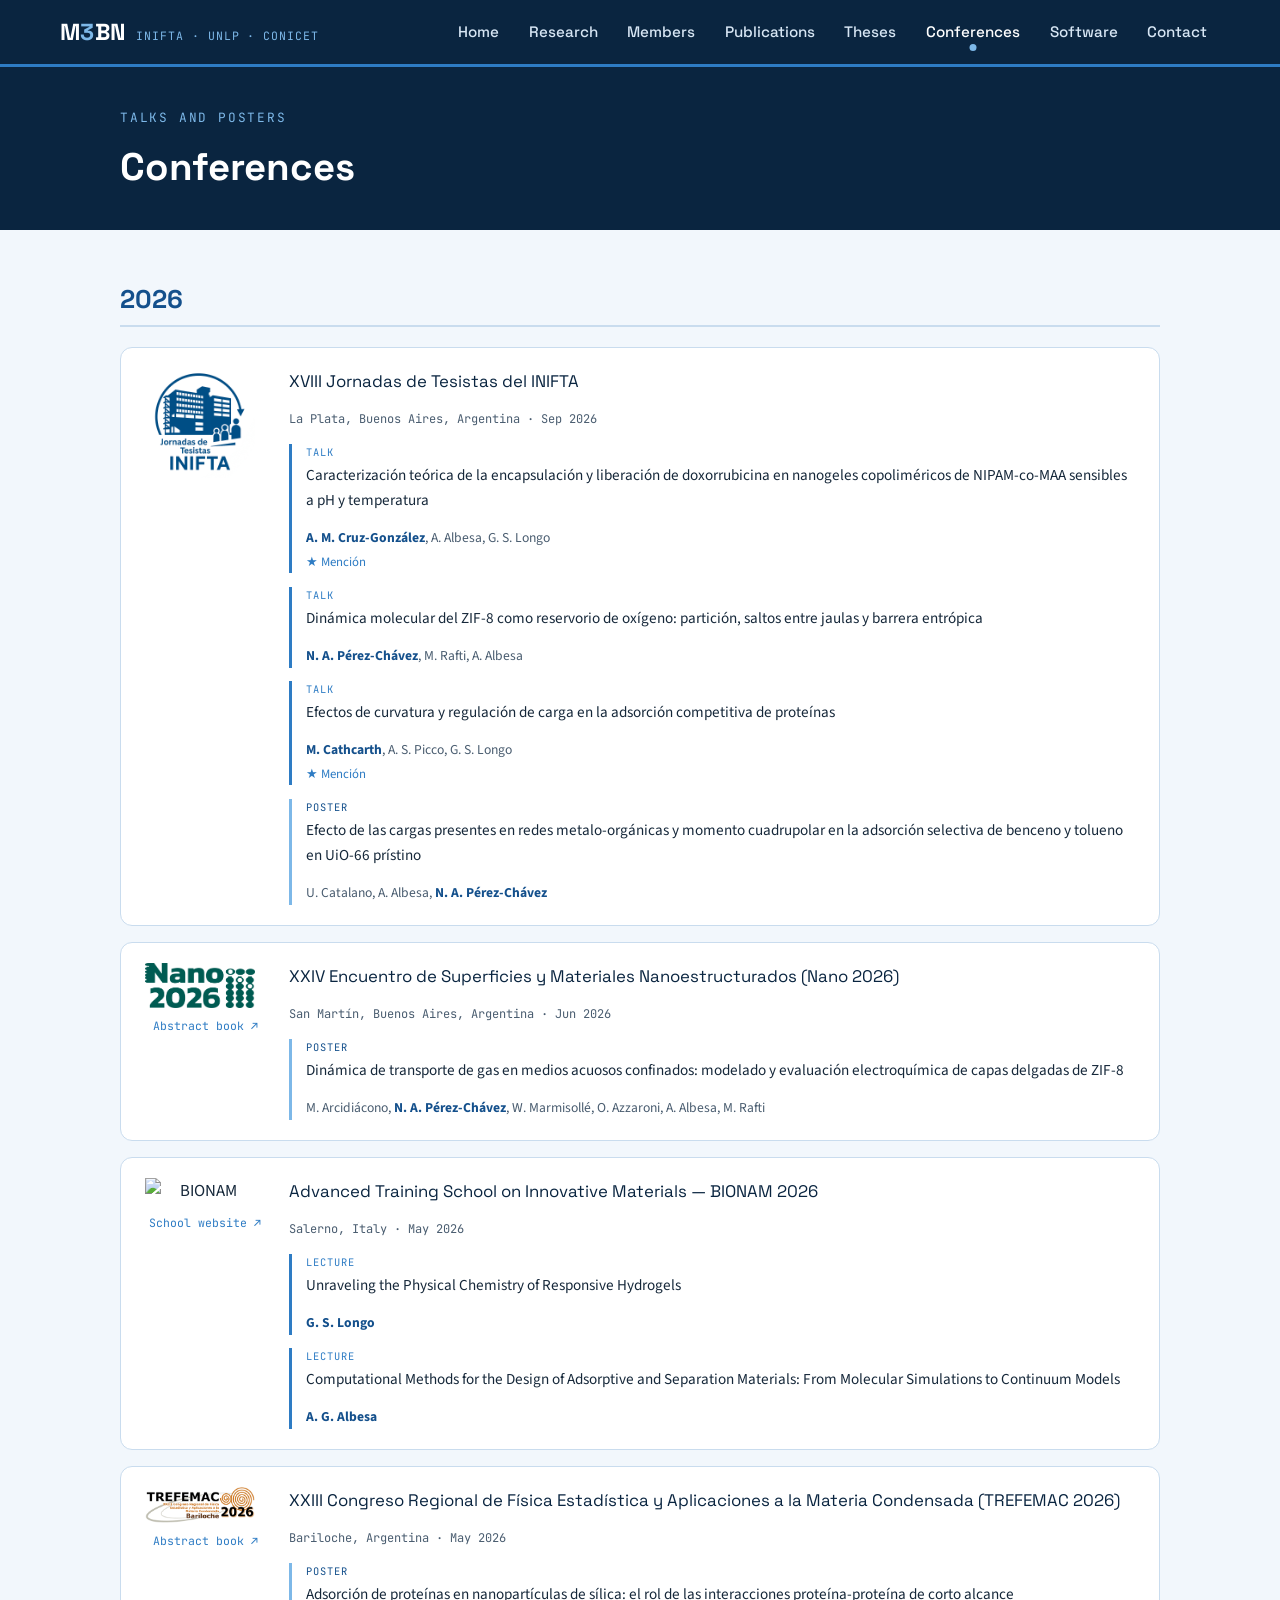
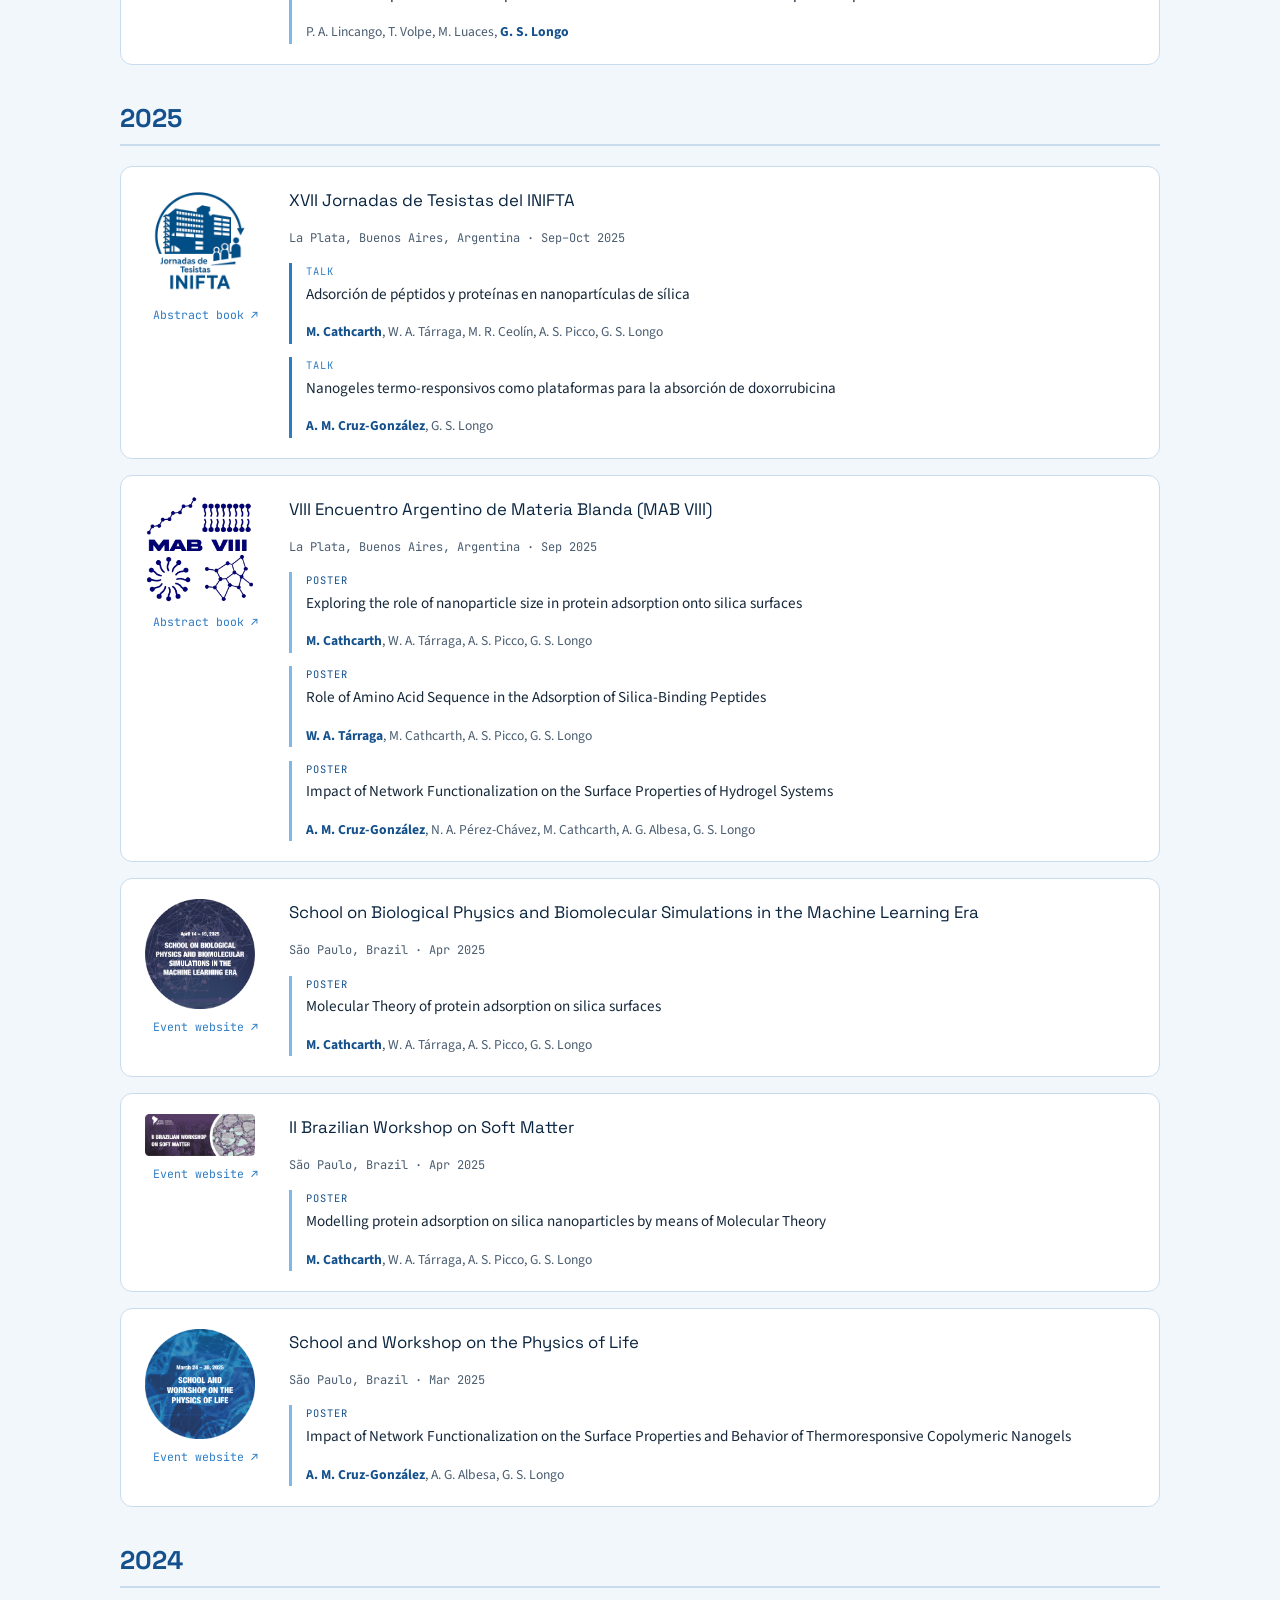
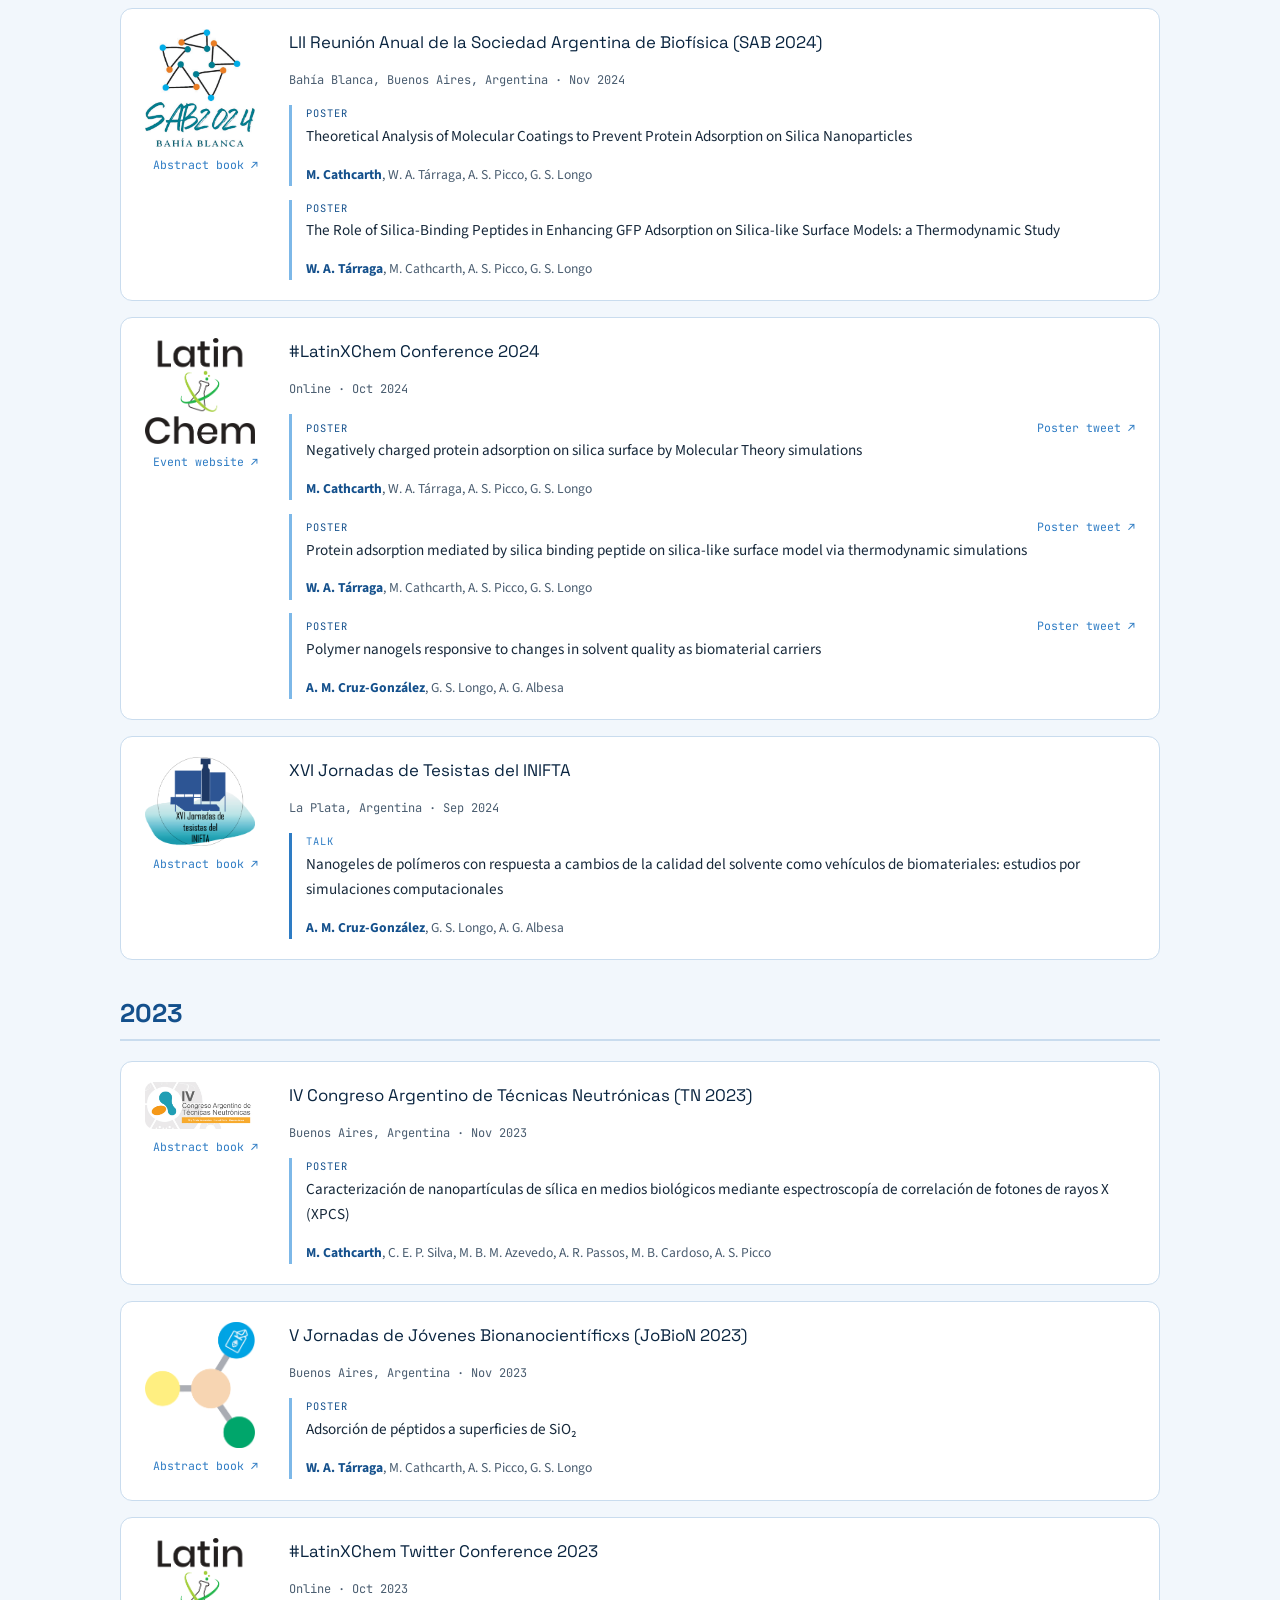
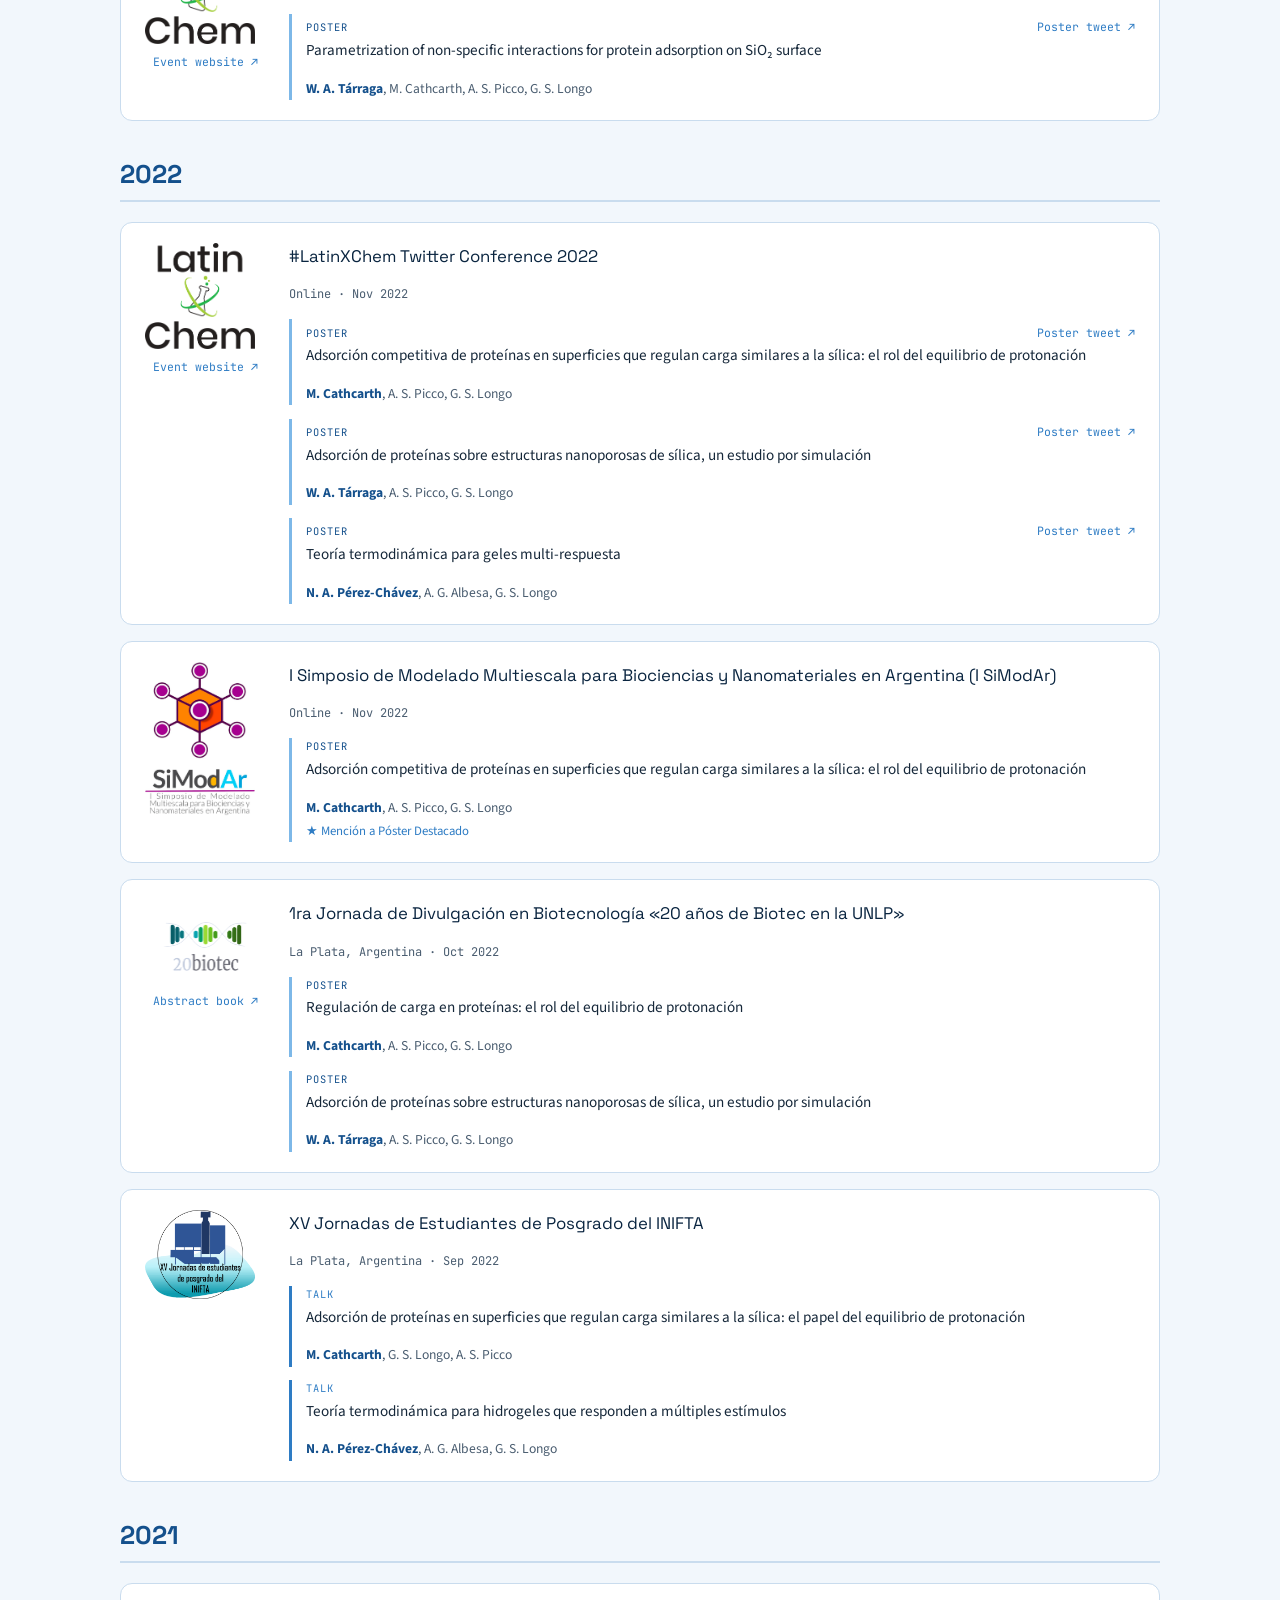
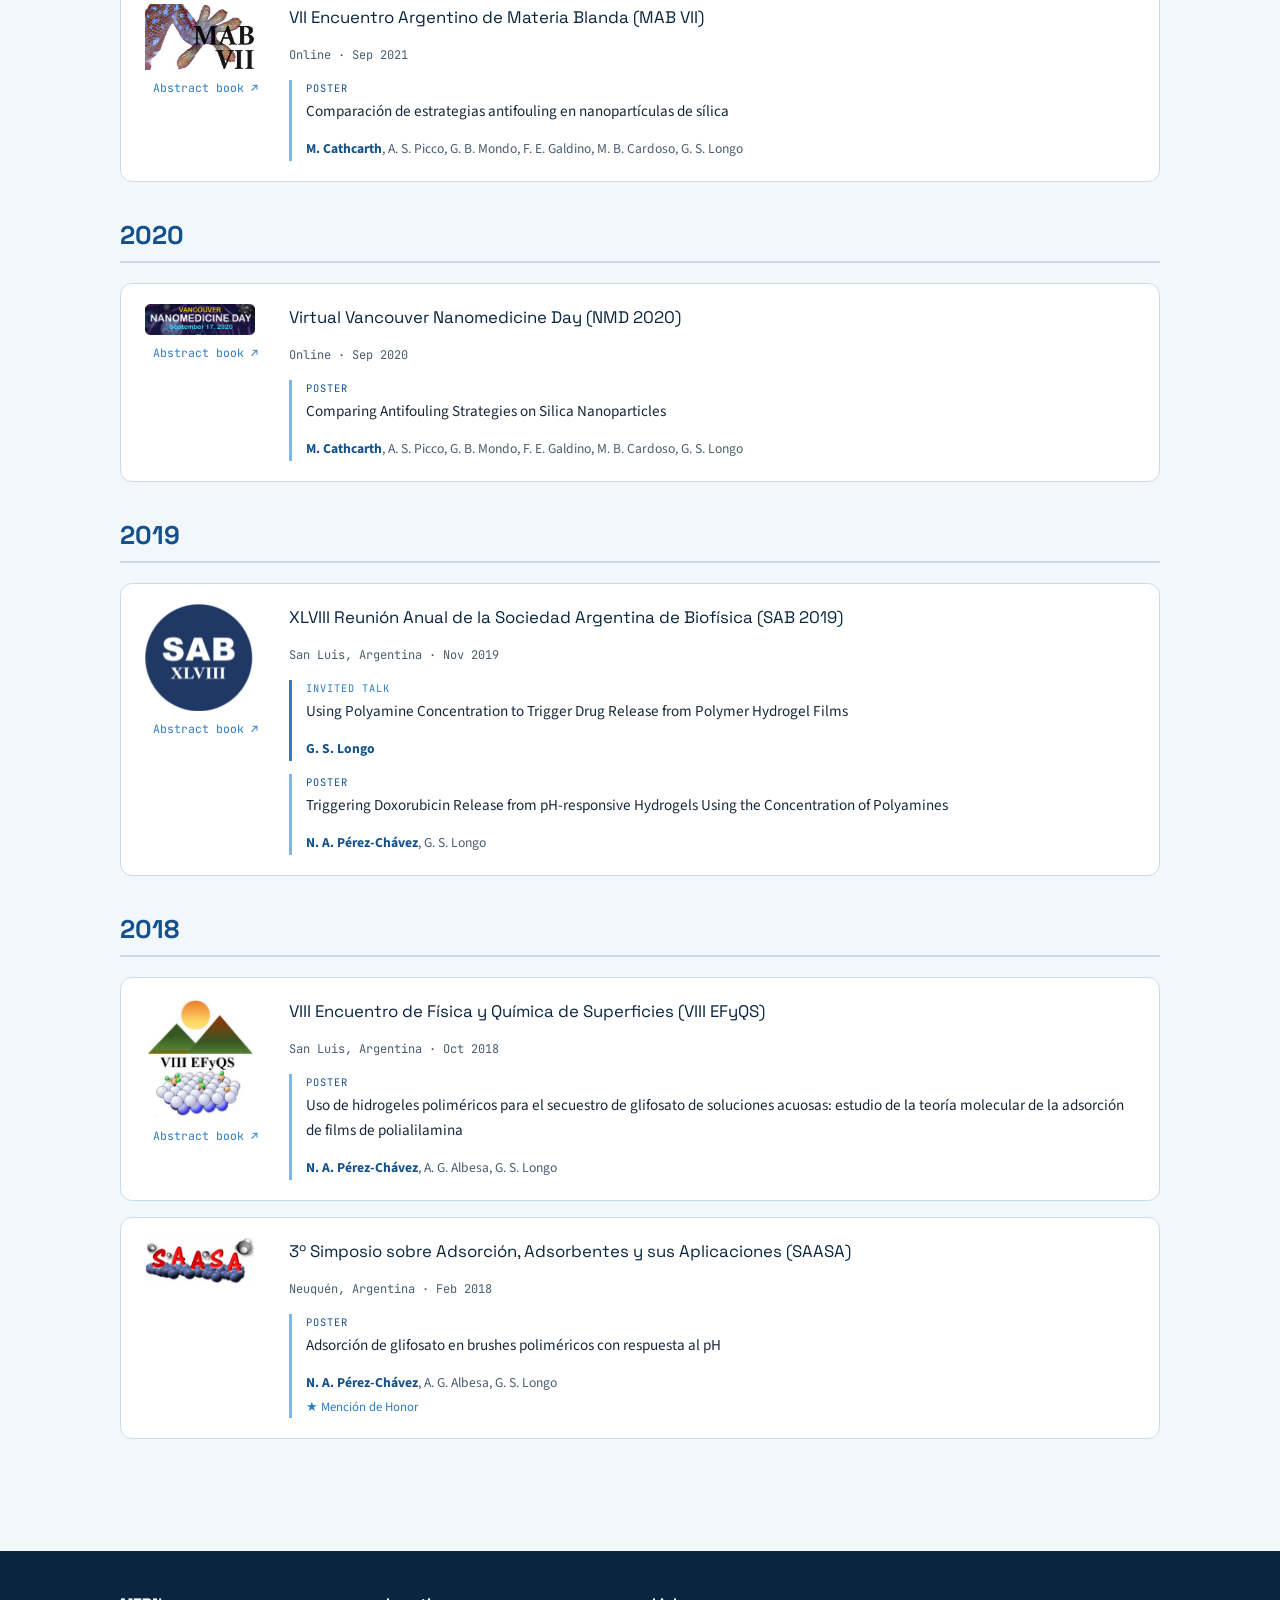
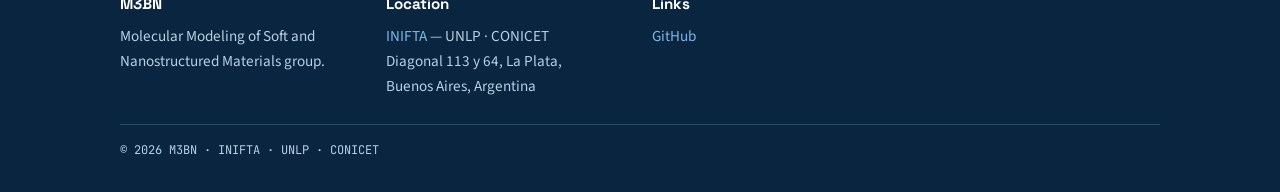
==== conferences.html @ ad9df58f "Update conferences.html" ====
<!DOCTYPE html>
<html lang="en">
<head>
  <meta charset="UTF-8">
  <meta name="viewport" content="width=device-width, initial-scale=1.0">
  <title>Conferences · M3BN</title>
  <meta name="description" content="Conference presentations, talks and posters by the M3BN group.">
  <link rel="stylesheet" href="assets/css/style.css">
</head>
<body>

  <!-- ================= HEADER (identical on every page) ================= -->
  <header class="header">
    <div class="container">
      <a class="brand" href="index.html">
        <span class="acronym">M<span>3</span>BN</span>
        <span class="institute">INIFTA · UNLP · CONICET</span>
      </a>
      <button class="nav-toggle" aria-expanded="false" aria-controls="main-nav">MENU</button>
      <nav class="nav" id="main-nav" aria-label="Main navigation">
        <ul>
          <li><a href="index.html">Home</a></li>
          <li><a href="research.html">Research</a></li>
          <li><a href="members.html">Members</a></li>
          <li><a href="publications.html">Publications</a></li>
          <li><a href="theses.html">Theses</a></li>
          <li><a href="conferences.html">Conferences</a></li>
          <li><a href="software.html">Software</a></li>
          <li><a href="contact.html">Contact</a></li>
        </ul>
      </nav>
    </div>
  </header>

  <section class="page-header">
    <div class="container">
      <p class="eyebrow">Talks and posters</p>
      <h1>Conferences</h1>
    </div>
  </section>

  <!-- ============================================================
       HOW TO ADD A PRESENTATION:
       Copy an <article class="publication"> block.
       Use class="publication" for talks and
       class="publication poster" for posters (changes the color of
       the side bar). If there is a poster PDF, upload it to a repo
       or to assets/ and link it.
       ============================================================ -->

  <!-- EXAPLES
                  TALK
      <article class="publication">
        <p class="title">Talk title</p>
        <p class="authors">Speaker: Full Name · Oral presentation</p>
        <p class="venue">Conference name, City, Country — Month 2026</p>
      </article>
                  POSTER
      <article class="publication poster">
        <p class="title">Poster title</p>
        <p class="authors">Full Name, Full Name · Poster</p>
        <p class="venue">Conference name, City, Country — Month 2026</p>
        <p class="doi"><a href="#">Download poster (PDF)</a></p>
      </article>
  -->

  <section class="section">
    <div class="container">

      <!-- ============================================================ -->
      <h2 class="year">2026</h2>
      <!-- ============================================================ -->

      <!-- 2026-09 · XVIII Jornadas de Tesistas INIFTA -->
      <div class="venue-card">
        <div class="venue-logo">
          <img src="assets/img/venues/jornadas-inifta-2025.png" alt="XVIII Jornadas de Tesistas INIFTA logo">
          <!--<a href="http://sedici.unlp.edu.ar/handle/10915/190329">Abstract book ↗</a> -->
        </div>
        <div>
          <p class="venue-name">XVIII Jornadas de Tesistas del INIFTA</p>
          <p class="venue-meta">La Plata, Buenos Aires, Argentina · Sep 2026</p>
          <!-- Talk 3: Cruz-González -->
          <div class="pres">
            <div class="pres-top"><span class="kind">TALK</span></div>
            <p class="pres-title">Caracterización teórica de la encapsulación y liberación de doxorrubicina en nanogeles copoliméricos de NIPAM-co-MAA sensibles a pH y temperatura</p>
            <p class="pres-authors"><strong>A. M. Cruz-González</strong>, A. Albesa, G. S. Longo</p>
            <p class="award">★ Mención</p>
          </div>
          <!-- Talk 2: Pérez-Chávez -->
          <div class="pres">
            <div class="pres-top"><span class="kind">TALK</span></div>
            <p class="pres-title">Dinámica molecular del ZIF-8 como reservorio de oxígeno: partición, saltos entre jaulas y barrera entrópica</p>
            <p class="pres-authors"><strong>N. A. Pérez-Chávez</strong>, M. Rafti, A. Albesa</p>
          </div>
          <!-- Talk 1: Cathcarth -->
          <div class="pres">
            <div class="pres-top"><span class="kind">TALK</span></div>
            <p class="pres-title">Efectos de curvatura y regulación de carga en la adsorción competitiva de proteínas</p>
            <p class="pres-authors"><strong>M. Cathcarth</strong>, A. S. Picco, G. S. Longo</p>
            <p class="award">★ Mención</p>
          </div>
          <!-- Poster: Catalano, Albesa, Pérez-Chávez -->
          <div class="pres poster">
            <div class="pres-top"><span class="kind">POSTER</span></div>
            <p class="pres-title">Efecto de las cargas presentes en redes metalo-orgánicas y momento cuadrupolar en la adsorción selectiva de benceno y tolueno en UiO-66 prístino</p>
            <p class="pres-authors">U. Catalano, A. Albesa, <strong>N. A. Pérez-Chávez</strong></p>
          </div>
        </div>
      </div>

      <!-- 2026-06 · XXIV Encuentro de Superficies y Materiales Nanoestructurados (Nano 2026) -->
      <div class="venue-card">
        <div class="venue-logo">
          <img src="assets/img/venues/nano-2026.png" alt="Nano 2026 logo">
          <a href="https://nano2026.ar/abstracts">Abstract book ↗</a>
        </div>
        <div>
          <p class="venue-name">XXIV Encuentro de Superficies y Materiales Nanoestructurados (Nano 2026)</p>
          <p class="venue-meta">San Martín, Buenos Aires, Argentina · Jun 2026</p>
          <div class="pres poster">
            <div class="pres-top"><span class="kind">POSTER</span></div>
            <p class="pres-title">Dinámica de transporte de gas en medios acuosos confinados: modelado y evaluación electroquímica de capas delgadas de ZIF-8</p>
            <p class="pres-authors">M. Arcidiácono, <strong>N. A. Pérez-Chávez</strong>, W. Marmisollé, O. Azzaroni, A. Albesa, M. Rafti</p>
          </div>
        </div>
      </div>

      <!-- 2026-05 · BIONAM 2026 — Advanced Training School -->
      <div class="venue-card">
        <div class="venue-logo">
          <!-- <div class="logo-text">BIONAM</div>  -->
          <img src="assets/img/venues/bionam2026.png" alt="BIONAM">
          <a href="https://bionam.unisa.it/school/">School website ↗</a>
        </div>
        <div>
          <p class="venue-name">Advanced Training School on Innovative Materials — BIONAM 2026</p>
          <p class="venue-meta">Salerno, Italy · May 2026</p>
          <div class="pres">
            <div class="pres-top"><span class="kind">LECTURE</span></div>
            <p class="pres-title">Unraveling the Physical Chemistry of Responsive Hydrogels</p>
            <p class="pres-authors"><strong>G. S. Longo</strong></p>
          </div>
          <div class="pres">
            <div class="pres-top"><span class="kind">LECTURE</span></div>
            <p class="pres-title">Computational Methods for the Design of Adsorptive and Separation Materials: From Molecular Simulations to Continuum Models</p>
            <p class="pres-authors"><strong>A. G. Albesa</strong></p>
          </div>
        </div>
      </div>

      <!-- 2026 · TREFEMAC 2026 -->
      <div class="venue-card">
        <div class="venue-logo">
          <img src="assets/img/venues/trefemac2026.png" alt="TREFEMAC 2026 logo">
          <a href="https://drive.google.com/file/d/1T3b_pSjkpxavNgc4ibYGsVwi9NyjpzRo/view">Abstract book ↗</a>
        </div>
        <div>
          <p class="venue-name">XXIII Congreso Regional de Física Estadística y Aplicaciones a la Materia Condensada (TREFEMAC 2026)</p>
          <p class="venue-meta">Bariloche, Argentina · May 2026</p>
          <div class="pres poster">
            <div class="pres-top"><span class="kind">POSTER</span></div>
            <p class="pres-title">Adsorción de proteínas en nanopartículas de sílica: el rol de las interacciones proteína-proteína de corto alcance</p>
            <p class="pres-authors">P. A. Lincango, T. Volpe, M. Luaces, <strong>G. S. Longo</strong></p>
          </div>
        </div>
      </div>

      <!-- ============================================================ -->
      <h2 class="year">2025</h2>
      <!-- ============================================================ -->

      <!-- 2025-10 · XVII Jornadas de Tesistas INIFTA -->
      <div class="venue-card">
        <div class="venue-logo">
          <img src="assets/img/venues/jornadas-inifta-2025.png" alt="XVII Jornadas de Tesistas INIFTA logo">
          <a href="http://sedici.unlp.edu.ar/handle/10915/190329">Abstract book ↗</a>
        </div>
        <div>
          <p class="venue-name">XVII Jornadas de Tesistas del INIFTA</p>
          <p class="venue-meta">La Plata, Buenos Aires, Argentina · Sep–Oct 2025</p>
          <div class="pres">
            <div class="pres-top"><span class="kind">TALK</span></div>
            <p class="pres-title">Adsorción de péptidos y proteínas en nanopartículas de sílica</p>
            <p class="pres-authors"><strong>M. Cathcarth</strong>, W. A. Tárraga, M. R. Ceolín, A. S. Picco, G. S. Longo</p>
          </div>
          <div class="pres">
            <div class="pres-top"><span class="kind">TALK</span></div>
            <p class="pres-title">Nanogeles termo-responsivos como plataformas para la absorción de doxorrubicina</p>
            <p class="pres-authors"><strong>A. M. Cruz-González</strong>, G. S. Longo</p>
          </div>
        </div>
      </div>

      <!-- 2025-09 · MAB VIII -->
      <div class="venue-card">
        <div class="venue-logo">
          <img src="assets/img/venues/mab-2025.png" alt="MAB VIII logo">
          <a href="https://mab-viii.github.io/esp/abstracts.html">Abstract book ↗</a>
        </div>
        <div>
          <p class="venue-name">VIII Encuentro Argentino de Materia Blanda (MAB VIII)</p>
          <p class="venue-meta">La Plata, Buenos Aires, Argentina · Sep 2025</p>
          <div class="pres poster">
            <div class="pres-top"><span class="kind">POSTER</span></div>
            <p class="pres-title">Exploring the role of nanoparticle size in protein adsorption onto silica surfaces</p>
            <p class="pres-authors"><strong>M. Cathcarth</strong>, W. A. Tárraga, A. S. Picco, G. S. Longo</p>
          </div>
          <div class="pres poster">
            <div class="pres-top"><span class="kind">POSTER</span></div>
            <p class="pres-title">Role of Amino Acid Sequence in the Adsorption of Silica-Binding Peptides</p>
            <p class="pres-authors"><strong>W. A. Tárraga</strong>, M. Cathcarth, A. S. Picco, G. S. Longo</p>
          </div>
          <div class="pres poster">
            <div class="pres-top"><span class="kind">POSTER</span></div>
            <p class="pres-title">Impact of Network Functionalization on the Surface Properties of Hydrogel Systems</p>
            <p class="pres-authors"><strong>A. M. Cruz-González</strong>, N. A. Pérez-Chávez, M. Cathcarth, A. G. Albesa, G. S. Longo</p>
          </div>
        </div>
      </div>

      <!-- 2025-04 · School on Biological Physics (ICTP-SAIFR) -->
      <div class="venue-card">
        <div class="venue-logo">
          <img src="assets/img/venues/sbpbs2025.png" alt="School on Biological Physics 2025 logo">
          <a href="https://www.ictp-saifr.org/sbpbs2025/">Event website ↗</a>
        </div>
        <div>
          <p class="venue-name">School on Biological Physics and Biomolecular Simulations in the Machine Learning Era</p>
          <p class="venue-meta">São Paulo, Brazil · Apr 2025</p>
          <div class="pres poster">
            <div class="pres-top"><span class="kind">POSTER</span></div>
            <p class="pres-title">Molecular Theory of protein adsorption on silica surfaces</p>
            <p class="pres-authors"><strong>M. Cathcarth</strong>, W. A. Tárraga, A. S. Picco, G. S. Longo</p>
          </div>
        </div>
      </div>

      <!-- 2025-04 · II Brazilian Workshop on Soft Matter (ICTP-SAIFR) -->
      <div class="venue-card">
        <div class="venue-logo">
          <img src="assets/img/venues/bwsm2025.png" alt="II Brazilian Workshop on Soft Matter logo">
          <a href="https://www.ictp-saifr.org/bwsm2025/">Event website ↗</a>
        </div>
        <div>
          <p class="venue-name">II Brazilian Workshop on Soft Matter</p>
          <p class="venue-meta">São Paulo, Brazil · Apr 2025</p>
          <div class="pres poster">
            <div class="pres-top"><span class="kind">POSTER</span></div>
            <p class="pres-title">Modelling protein adsorption on silica nanoparticles by means of Molecular Theory</p>
            <p class="pres-authors"><strong>M. Cathcarth</strong>, W. A. Tárraga, A. S. Picco, G. S. Longo</p>
          </div>
        </div>
      </div>

      <!-- 2025-03 · School and Workshop on the Physics of Life (ICTP-SAIFR) -->
      <div class="venue-card">
        <div class="venue-logo">
          <img src="assets/img/venues/swpl2025.png" alt="School and Workshop on the Physics of Life logo">
          <a href="https://www.ictp-saifr.org/swpl2025/">Event website ↗</a>
        </div>
        <div>
          <p class="venue-name">School and Workshop on the Physics of Life</p>
          <p class="venue-meta">São Paulo, Brazil · Mar 2025</p>
          <div class="pres poster">
            <div class="pres-top"><span class="kind">POSTER</span></div>
            <p class="pres-title">Impact of Network Functionalization on the Surface Properties and Behavior of Thermoresponsive Copolymeric Nanogels</p>
            <p class="pres-authors"><strong>A. M. Cruz-González</strong>, A. G. Albesa, G. S. Longo</p>
          </div>
        </div>
      </div>

      <!-- ============================================================ -->
      <h2 class="year">2024</h2>
      <!-- ============================================================ -->

      <!-- 2024-11 · SAB 2024 -->
      <div class="venue-card">
        <div class="venue-logo">
          <img src="assets/img/venues/sab-2024.png" alt="SAB 2024 logo">
          <a href="https://drive.google.com/file/d/1NAZTLKaSu50PcxdR5FLpRSOfuhz5FSlQ/view">Abstract book ↗</a>
        </div>
        <div>
          <p class="venue-name">LII Reunión Anual de la Sociedad Argentina de Biofísica (SAB 2024)</p>
          <p class="venue-meta">Bahía Blanca, Buenos Aires, Argentina · Nov 2024</p>
          <div class="pres poster">
            <div class="pres-top"><span class="kind">POSTER</span></div>
            <p class="pres-title">Theoretical Analysis of Molecular Coatings to Prevent Protein Adsorption on Silica Nanoparticles</p>
            <p class="pres-authors"><strong>M. Cathcarth</strong>, W. A. Tárraga, A. S. Picco, G. S. Longo</p>
          </div>
          <div class="pres poster">
            <div class="pres-top"><span class="kind">POSTER</span></div>
            <p class="pres-title">The Role of Silica-Binding Peptides in Enhancing GFP Adsorption on Silica-like Surface Models: a Thermodynamic Study</p>
            <p class="pres-authors"><strong>W. A. Tárraga</strong>, M. Cathcarth, A. S. Picco, G. S. Longo</p>
          </div>
        </div>
      </div>

      <!-- 2024-10 · #LatinXChem 2024 -->
      <div class="venue-card">
        <div class="venue-logo">
          <img src="assets/img/venues/latinxchem.png" alt="LatinXChem logo">
          <a href="https://es.latinxchem.org/">Event website ↗</a>
        </div>
        <div>
          <p class="venue-name">#LatinXChem Conference 2024</p>
          <p class="venue-meta">Online · Oct 2024</p>
          <div class="pres poster">
            <div class="pres-top">
              <span class="kind">POSTER</span>
              <span class="pres-link"><a href="https://x.com/MacCathcarth/status/1846187704741949743">Poster tweet ↗</a></span>
            </div>
            <p class="pres-title">Negatively charged protein adsorption on silica surface by Molecular Theory simulations</p>
            <p class="pres-authors"><strong>M. Cathcarth</strong>, W. A. Tárraga, A. S. Picco, G. S. Longo</p>
          </div>
          <div class="pres poster">
            <div class="pres-top">
              <span class="kind">POSTER</span>
              <span class="pres-link"><a href="https://x.com/wilson16536333/status/1845812190198030745">Poster tweet ↗</a></span>
            </div>
            <p class="pres-title">Protein adsorption mediated by silica binding peptide on silica-like surface model via thermodynamic simulations</p>
            <p class="pres-authors"><strong>W. A. Tárraga</strong>, M. Cathcarth, A. S. Picco, G. S. Longo</p>
          </div>
          <div class="pres poster">
            <div class="pres-top">
              <span class="kind">POSTER</span>
              <span class="pres-link"><a href="https://x.com/cruz_moon22329/status/1845865098713199116">Poster tweet ↗</a></span>
            </div>
            <p class="pres-title">Polymer nanogels responsive to changes in solvent quality as biomaterial carriers</p>
            <p class="pres-authors"><strong>A. M. Cruz-González</strong>, G. S. Longo, A. G. Albesa</p>
          </div>
        </div>
      </div>

      <!-- 2024 · XVI Jornadas de Tesistas INIFTA -->
      <div class="venue-card">
        <div class="venue-logo">
          <img src="assets/img/venues/inifta2024.png" alt="XVI Jornadas de Tesistas INIFTA logo">
          <a href="https://sedici.unlp.edu.ar/handle/10915/178731">Abstract book ↗</a>
        </div>
        <div>
          <p class="venue-name">XVI Jornadas de Tesistas del INIFTA</p>
          <p class="venue-meta">La Plata, Argentina · Sep 2024</p>
          <!-- <div class="pres">
            <div class="pres-top"><span class="kind">TALK</span></div>
            <p class="pres-title">Control de la adsorción de proteínas mediante estrategias antifouling en superficies de sílica</p>
            <p class="pres-authors"><strong>M. Cathcarth</strong>, M. R. Ceolín, A. S. Picco, G. S. Longo</p>
          </div> -->
          <div class="pres">
            <div class="pres-top"><span class="kind">TALK</span></div>
            <p class="pres-title">Nanogeles de polímeros con respuesta a cambios de la calidad del solvente como vehículos de biomateriales: estudios por simulaciones computacionales</p>
            <p class="pres-authors"><strong>A. M. Cruz-González</strong>, G. S. Longo, A. G. Albesa</p>
          </div>
        </div>
      </div>
      
      <!-- ============================================================ -->
      <h2 class="year">2023</h2>
      <!-- ============================================================ -->

      <!-- 2023-11 · TN 2023 -->
      <div class="venue-card">
        <div class="venue-logo">
          <img src="assets/img/venues/tn2023.png" alt="TN 2023 logo">
          <a href="https://tn-2023.sciencesconf.org/data/pages/Libro_de_Resumenes_TN2023_cuerpo.pdf">Abstract book ↗</a>
        </div>
        <div>
          <p class="venue-name">IV Congreso Argentino de Técnicas Neutrónicas (TN 2023)</p>
          <p class="venue-meta">Buenos Aires, Argentina · Nov 2023</p>
          <div class="pres poster">
            <div class="pres-top"><span class="kind">POSTER</span></div>
            <p class="pres-title">Caracterización de nanopartículas de sílica en medios biológicos mediante espectroscopía de correlación de fotones de rayos X (XPCS)</p>
            <p class="pres-authors"><strong>M. Cathcarth</strong>, C. E. P. Silva, M. B. M. Azevedo, A. R. Passos, M. B. Cardoso, A. S. Picco</p>
          </div>
        </div>
      </div>

      <!-- 2023-11 · JoBioN 2023 -->
      <div class="venue-card">
        <div class="venue-logo">
          <img src="assets/img/venues/jobion2023.png" alt="JoBioN 2023 logo">
          <a href="https://drive.google.com/file/d/1q7YHskCuazjvec6XSM9rJNLlOjkXd3p5/view?usp=sharing">Abstract book ↗</a>
        </div>
        <div>
          <p class="venue-name">V Jornadas de Jóvenes Bionanocientíficxs (JoBioN 2023)</p>
          <p class="venue-meta">Buenos Aires, Argentina · Nov 2023</p>
          <div class="pres poster">
            <div class="pres-top"><span class="kind">POSTER</span></div>
            <p class="pres-title">Adsorción de péptidos a superficies de SiO₂</p>
            <p class="pres-authors"><strong>W. A. Tárraga</strong>, M. Cathcarth, A. S. Picco, G. S. Longo</p>
          </div>
        </div>
      </div>

      <!-- 2023-10 · #LatinXChem 2023 -->
      <div class="venue-card">
        <div class="venue-logo">
          <img src="assets/img/venues/latinxchem.png" alt="LatinXChem logo">
          <a href="https://es.latinxchem.org/latinxchem23">Event website ↗</a>
        </div>
        <div>
          <p class="venue-name">#LatinXChem Twitter Conference 2023</p>
          <p class="venue-meta">Online · Oct 2023</p>
          <div class="pres poster">
            <div class="pres-top">
              <span class="kind">POSTER</span>
              <span class="pres-link"><a href="https://x.com/wilson16536333/status/1713897212214685752">Poster tweet ↗</a></span>
            </div>
            <p class="pres-title">Parametrization of non-specific interactions for protein adsorption on SiO₂ surface</p>
            <p class="pres-authors"><strong>W. A. Tárraga</strong>, M. Cathcarth, A. S. Picco, G. S. Longo</p>
          </div>
        </div>
      </div>

      <!-- ============================================================ -->
      <h2 class="year">2022</h2>
      <!-- ============================================================ -->

      <!-- 2022-11 · #LatinXChem 2022 -->
      <div class="venue-card">
        <div class="venue-logo">
          <img src="assets/img/venues/latinxchem.png" alt="LatinXChem logo">
          <a href="https://es.latinxchem.org/latinxchem22">Event website ↗</a>
        </div>
        <div>
          <p class="venue-name">#LatinXChem Twitter Conference 2022</p>
          <p class="venue-meta">Online · Nov 2022</p>
          <div class="pres poster">
            <div class="pres-top">
              <span class="kind">POSTER</span>
              <span class="pres-link"><a href="https://x.com/MacCathcarth/status/1597235777599344642">Poster tweet ↗</a></span>
            </div>
            <p class="pres-title">Adsorción competitiva de proteínas en superficies que regulan carga similares a la sílica: el rol del equilibrio de protonación</p>
            <p class="pres-authors"><strong>M. Cathcarth</strong>, A. S. Picco, G. S. Longo</p>
          </div>
          <div class="pres poster">
            <div class="pres-top">
              <span class="kind">POSTER</span>
              <span class="pres-link"><a href="https://x.com/wilson16536333/status/1597209272362098688">Poster tweet ↗</a></span>
            </div>
            <p class="pres-title">Adsorción de proteínas sobre estructuras nanoporosas de sílica, un estudio por simulación</p>
            <p class="pres-authors"><strong>W. A. Tárraga</strong>, A. S. Picco, G. S. Longo</p>
          </div>
          <div class="pres poster">
            <div class="pres-top">
              <span class="kind">POSTER</span>
              <span class="pres-link"><a href="https://x.com/ariel_nestor/status/1597200393137975300">Poster tweet ↗</a></span>
            </div>
            <p class="pres-title">Teoría termodinámica para geles multi-respuesta</p>
            <p class="pres-authors"><strong>N. A. Pérez-Chávez</strong>, A. G. Albesa, G. S. Longo</p>
          </div>
        </div>
      </div>

      <!-- 2022-11 · I SiModAr -->
      <div class="venue-card">
        <div class="venue-logo">
          <img src="assets/img/venues/simodar2022.png" alt="I SiModAr logo">
        </div>
        <div>
          <p class="venue-name">I Simposio de Modelado Multiescala para Biociencias y Nanomateriales en Argentina (I SiModAr)</p>
          <p class="venue-meta">Online · Nov 2022</p>
          <div class="pres poster">
            <div class="pres-top"><span class="kind">POSTER</span></div>
            <p class="pres-title">Adsorción competitiva de proteínas en superficies que regulan carga similares a la sílica: el rol del equilibrio de protonación</p>
            <p class="pres-authors"><strong>M. Cathcarth</strong>, A. S. Picco, G. S. Longo</p>
            <p class="award">★ Mención a Póster Destacado</p>
          </div>
        </div>
      </div>

      <!-- 2022-10 · 1ra Jornada de Divulgación en Biotecnología -->
      <div class="venue-card">
        <div class="venue-logo">
          <img src="assets/img/venues/biotec20.png" alt="20 años de Biotec UNLP logo">
          <a href="https://sedici.unlp.edu.ar/handle/10915/155920">Abstract book ↗</a>
        </div>
        <div>
          <p class="venue-name">1ra Jornada de Divulgación en Biotecnología «20 años de Biotec en la UNLP»</p>
          <p class="venue-meta">La Plata, Argentina · Oct 2022</p>
          <div class="pres poster">
            <div class="pres-top"><span class="kind">POSTER</span></div>
            <p class="pres-title">Regulación de carga en proteínas: el rol del equilibrio de protonación</p>
            <p class="pres-authors"><strong>M. Cathcarth</strong>, A. S. Picco, G. S. Longo</p>
          </div>
          <div class="pres poster">
            <div class="pres-top"><span class="kind">POSTER</span></div>
            <p class="pres-title">Adsorción de proteínas sobre estructuras nanoporosas de sílica, un estudio por simulación</p>
            <p class="pres-authors"><strong>W. A. Tárraga</strong>, A. S. Picco, G. S. Longo</p>
          </div>
        </div>
      </div>

      <!-- 2022 · XV Jornadas de Estudiantes de Posgrado INIFTA -->
      <div class="venue-card">
        <div class="venue-logo">
          <img src="assets/img/venues/inifta2022.png" alt="XV Jornadas de Estudiantes de Posgrado INIFTA logo">
          <!-- <a href="">Abstract book ↗</a> -->
        </div>
        <div>
          <p class="venue-name">XV Jornadas de Estudiantes de Posgrado del INIFTA</p>
          <p class="venue-meta">La Plata, Argentina · Sep 2022</p>
          <div class="pres">
            <div class="pres-top"><span class="kind">TALK</span></div>
            <p class="pres-title">Adsorción de proteínas en superficies que regulan carga similares a la sílica: el papel del equilibrio de protonación</p>
            <p class="pres-authors"><strong>M. Cathcarth</strong>, G. S. Longo, A. S. Picco</p>
          </div>
          <!-- N. A. Pérez-Chávez -->
          <div class="pres">
            <div class="pres-top"><span class="kind">TALK</span></div>
            <p class="pres-title">Teoría termodinámica para hidrogeles que responden a múltiples estímulos</p>
            <p class="pres-authors"><strong>N. A. Pérez-Chávez</strong>, A. G. Albesa, G. S. Longo</p>
          </div>
        </div>
      </div>

      <!-- ============================================================ -->
      <h2 class="year">2021</h2>
      <!-- ============================================================ -->

      <!-- 2021-09 · MAB VII -->
      <div class="venue-card">
        <div class="venue-logo">
          <img src="assets/img/venues/mab2021.png" alt="MAB VII logo">
          <a href="http://mabvii.qi.fcen.uba.ar/assets/ActasMABVII.pdf">Abstract book ↗</a>
        </div>
        <div>
          <p class="venue-name">VII Encuentro Argentino de Materia Blanda (MAB VII)</p>
          <p class="venue-meta">Online · Sep 2021</p>
          <div class="pres poster">
            <div class="pres-top"><span class="kind">POSTER</span></div>
            <p class="pres-title">Comparación de estrategias antifouling en nanopartículas de sílica</p>
            <p class="pres-authors"><strong>M. Cathcarth</strong>, A. S. Picco, G. B. Mondo, F. E. Galdino, M. B. Cardoso, G. S. Longo</p>
          </div>
        </div>
      </div>

      <!-- ============================================================ -->
      <h2 class="year">2020</h2>
      <!-- ============================================================ -->

      <!-- 2020-09 · Vancouver Nanomedicine Day 2020 -->
      <div class="venue-card">
        <div class="venue-logo">
          <img src="assets/img/venues/vnmd2020.png" alt="NMD 2020 logo">
          <!--  <div class="logo-text">NMD 2020</div> -->
          <a href="https://www.nanomedicines.ca/wp-content/uploads/NMD2020_Abstracts-complete.pdf">Abstract book ↗</a>
        </div>
        <div>
          <p class="venue-name">Virtual Vancouver Nanomedicine Day (NMD 2020)</p>
          <p class="venue-meta">Online · Sep 2020</p>
          <div class="pres poster">
            <div class="pres-top"><span class="kind">POSTER</span></div>
            <p class="pres-title">Comparing Antifouling Strategies on Silica Nanoparticles</p>
            <p class="pres-authors"><strong>M. Cathcarth</strong>, A. S. Picco, G. B. Mondo, F. E. Galdino, M. B. Cardoso, G. S. Longo</p>
          </div>
        </div>
      </div>

      <!-- ============================================================ -->
      <h2 class="year">2019</h2>
      <!-- ============================================================ -->

      <!-- 2019-11 · SAB 2019 (XLVIII) -->
      <div class="venue-card">
        <div class="venue-logo">
          <img src="assets/img/venues/sab2019.png" alt="SAB XLVIII logo">
          <a href="https://drive.google.com/file/d/1KNK42j4UlnzwRfmSF1byu9CUvPBWGhDP/view">Abstract book ↗</a>
        </div>
        <div>
          <p class="venue-name">XLVIII Reunión Anual de la Sociedad Argentina de Biofísica (SAB 2019)</p>
          <p class="venue-meta">San Luis, Argentina · Nov 2019</p>
          <div class="pres">
            <div class="pres-top"><span class="kind">INVITED TALK</span></div>
            <p class="pres-title">Using Polyamine Concentration to Trigger Drug Release from Polymer Hydrogel Films</p>
            <p class="pres-authors"><strong>G. S. Longo</strong></p>
          </div>
          <div class="pres poster">
            <div class="pres-top"><span class="kind">POSTER</span></div>
            <p class="pres-title">Triggering Doxorubicin Release from pH-responsive Hydrogels Using the Concentration of Polyamines</p>
            <p class="pres-authors"><strong>N. A. Pérez-Chávez</strong>, G. S. Longo</p>
          </div>
        </div>
      </div>

      <!-- ============================================================ -->
      <h2 class="year">2018</h2>
      <!-- ============================================================ -->

      <!-- 2018 · VIII EFyQS -->
      <div class="venue-card">
        <div class="venue-logo">
          <img src="assets/img/venues/efqs2018.png" alt="VIII EFyQS logo">
          <a href="https://drive.google.com/file/d/1TONGQ7VB4FCY5aNif9r7ZPPajM9Nnq2l/view?usp=sharing">Abstract book ↗</a>
        </div>
        <div>
          <p class="venue-name">VIII Encuentro de Física y Química de Superficies (VIII EFyQS)</p>
          <p class="venue-meta">San Luis, Argentina · Oct 2018</p>
          <div class="pres poster">
            <div class="pres-top"><span class="kind">POSTER</span></div>
            <p class="pres-title">Uso de hidrogeles poliméricos para el secuestro de glifosato de soluciones acuosas: estudio de la teoría molecular de la adsorción de films de polialilamina</p>
            <p class="pres-authors"><strong>N. A. Pérez-Chávez</strong>, A. G. Albesa, G. S. Longo</p>
          </div>
        </div>
      </div>

      <!-- 2018 · SAASA (3rd) -->
      <div class="venue-card">
        <div class="venue-logo">
          <img src="assets/img/venues/saasa2018.png" alt="SAASA 2018 logo">
        </div>
        <div>
          <p class="venue-name">3º Simposio sobre Adsorción, Adsorbentes y sus Aplicaciones (SAASA)</p>
          <p class="venue-meta">Neuquén, Argentina · Feb 2018</p>
          <div class="pres poster">
            <div class="pres-top"><span class="kind">POSTER</span></div>
            <p class="pres-title">Adsorción de glifosato en brushes poliméricos con respuesta al pH</p>
            <p class="pres-authors"><strong>N. A. Pérez-Chávez</strong>, A. G. Albesa, G. S. Longo</p>
            <p class="award">★ Mención de Honor</p>
          </div>
        </div>
      </div>


    </div>
  </section>

  <!-- ================= FOOTER (identical on every page) ================= -->
  <footer class="footer">
    <div class="container">
      <div>
        <h4>M3BN</h4>
        <p>Molecular Modeling of Soft and Nanostructured Materials group.</p>
        <!-- <p>Part of the <a href="https://softmatter.quimica.unlp.edu.ar/">Soft Matter Laboratory</a>.</p> -->
      </div>
      <div>
        <h4>Location</h4>
        <p><a href="https://inifta.unlp.edu.ar/">INIFTA</a> — UNLP · CONICET<br>
        Diagonal 113 y 64, La Plata,<br>Buenos Aires, Argentina</p>
      </div>
      <div>
        <h4>Links</h4>
        <p>
          <a href="https://github.com/m3bn">GitHub</a> <!--·
          <a href="https://www.instagram.com/softmatterlab/">Instagram</a> ·
          <a href="https://twitter.com/softmatterlab">X</a> -->
        </p>
      </div>
      <p class="legal">© 2026 M3BN · INIFTA · UNLP · CONICET</p>
    </div>
  </footer>

  <script src="assets/js/main.js"></script>
</body>
</html>
---- assets/css/style.css ----
/* ============================================================
   M3BN — Molecular Modeling of Soft and Nanostructured
   Materials · INIFTA · UNLP · CONICET
   Shared stylesheet for all pages.
   Blue palette based on softmatter.quimica.unlp.edu.ar
   ============================================================ */

@import url('https://fonts.googleapis.com/css2?family=Space+Grotesk:wght@400;500;600;700&family=Source+Sans+3:ital,wght@0,400;0,600;1,400&family=JetBrains+Mono:wght@400;500&display=swap');

:root {
  /* Palette */
  --navy: #0a2540;         /* dark backgrounds: header, footer, hero */
  --blue: #14508c;         /* main institutional color */
  --mid-blue: #2e7cc4;     /* hovers, links */
  --sky: #7db8e8;          /* accents on dark backgrounds */
  --ice: #f2f7fc;          /* page background */
  --panel-blue: #dcebf8;   /* panels and highlighted cards */
  --ink: #16283a;          /* main text */
  --gray-text: #4a5d70;    /* secondary text */
  --white: #ffffff;
  --border: #c9dcee;

  /* Typography */
  --f-display: 'Space Grotesk', sans-serif;
  --f-body: 'Source Sans 3', sans-serif;
  --f-mono: 'JetBrains Mono', monospace;

  --max-width: 1080px;
  --radius: 10px;
}

* { box-sizing: border-box; margin: 0; padding: 0; }

html { scroll-behavior: smooth; }
@media (prefers-reduced-motion: reduce) {
  html { scroll-behavior: auto; }
  *, *::before, *::after { animation: none !important; transition: none !important; }
}

body {
  font-family: var(--f-body);
  font-size: 1.05rem;
  line-height: 1.65;
  color: var(--ink);
  background: var(--ice);
}

img { max-width: 100%; display: block; }

a { color: var(--mid-blue); text-decoration: none; }
a:hover { text-decoration: underline; }
a:focus-visible, button:focus-visible {
  outline: 3px solid var(--mid-blue);
  outline-offset: 2px;
  border-radius: 4px;
}

.container { max-width: var(--max-width); margin: 0 auto; padding: 0 1.25rem; }

/* ---------- Header and navigation ---------- */

.header {
  background: var(--navy);
  color: var(--white);
  position: sticky;
  top: 0;
  z-index: 50;
  border-bottom: 3px solid var(--mid-blue);
}

.header .container {
  display: flex;
  align-items: center;
  justify-content: space-between;
  gap: 1rem;
  min-height: 64px;
}

.brand {
  display: flex;
  align-items: baseline;
  gap: 0.6rem;
  color: var(--white);
  text-decoration: none;
}
.brand:hover { text-decoration: none; }

.brand .acronym {
  font-family: var(--f-display);
  font-weight: 700;
  font-size: 1.45rem;
  letter-spacing: 0.02em;
}
.brand .acronym span { color: var(--sky); }

.brand .institute {
  font-family: var(--f-mono);
  font-size: 0.72rem;
  color: var(--sky);
  letter-spacing: 0.08em;
}

.nav ul {
  display: flex;
  gap: 0.25rem;
  list-style: none;
}

.nav a {
  display: block;
  padding: 0.55rem 0.8rem;
  color: #d7e6f4;
  font-family: var(--f-display);
  font-weight: 500;
  font-size: 0.95rem;
  border-radius: 6px;
}
.nav a:hover { background: rgba(125, 184, 232, 0.15); text-decoration: none; color: var(--white); }

/* Active page: a sky-blue "bead" under the tab name */
.nav a.active {
  color: var(--white);
  position: relative;
}
.nav a.active::after {
  content: '';
  position: absolute;
  left: 50%;
  bottom: 2px;
  transform: translateX(-50%);
  width: 7px;
  height: 7px;
  border-radius: 50%;
  background: var(--sky);
}

.nav-toggle {
  display: none;
  background: none;
  border: 2px solid var(--sky);
  color: var(--sky);
  font-family: var(--f-mono);
  font-size: 0.85rem;
  padding: 0.35rem 0.7rem;
  border-radius: 6px;
  cursor: pointer;
}

/* ---------- Hero (home page) ---------- */

.hero {
  background: linear-gradient(160deg, var(--navy) 0%, var(--blue) 90%);
  color: var(--white);
  padding: 4rem 0 3.5rem;
  overflow: hidden;
}

.hero h1 {
  font-family: var(--f-display);
  font-weight: 700;
  font-size: clamp(1.9rem, 4.5vw, 3rem);
  line-height: 1.15;
  max-width: 50ch;
  margin: 0.75rem 0 1.25rem;
}

.hero .eyebrow {
  font-family: var(--f-mono);
  font-size: 0.85rem;
  letter-spacing: 0.14em;
  text-transform: uppercase;
  color: var(--sky);
}

.hero p.lede {
  max-width: 58ch;
  font-size: 1.15rem;
  color: #d7e6f4;
}

.hero .chain { margin-top: 2.5rem; opacity: 0.9; }

/* ---------- Hero two-column layout (text + image) ---------- */

.hero .hero-grid {
  display: grid;
  grid-template-columns: 1.4fr 1fr;
  gap: 2.5rem;
  align-items: center;
}

.hero .hero-image img {
  width: 100%;
   min-width: 480px;
  height: auto;
}

/* Stack on narrower screens */
@media (max-width: 860px) {
  .hero .hero-grid {
    grid-template-columns: 1fr;
    gap: 1.5rem;
  }
  .hero .hero-image {
    order: -1;           /* image on top when stacked */
    margin-right: 0;     
  }
  .hero .hero-image img {
    min-width: 0;        
  }
}

/* Call-to-action button row */
.cta-buttons {
  display: flex;
  gap: 0.75rem;
  flex-wrap: wrap;
  margin-top: 1rem;
}

/* ---------- Inner page headers ---------- */

.page-header {
  background: var(--navy);
  color: var(--white);
  padding: 2.5rem 0 2rem;
}
.page-header h1 {
  font-family: var(--f-display);
  font-size: clamp(1.6rem, 3.5vw, 2.4rem);
  margin-top: 0.4rem;
}
.page-header .eyebrow {
  font-family: var(--f-mono);
  font-size: 0.8rem;
  letter-spacing: 0.14em;
  text-transform: uppercase;
  color: var(--sky);
}

/* ---------- Sections ---------- */

.section { padding: 3rem 0; }

.section h2 {
  font-family: var(--f-display);
  font-size: 1.6rem;
  color: var(--blue);
  margin-bottom: 1.25rem;
}

.section h3 {
  font-family: var(--f-display);
  font-size: 1.15rem;
  color: var(--navy);
  margin-bottom: 0.4rem;
}

.section p + p { margin-top: 0.9rem; }

/* ---------- Generic cards ---------- */

.grid {
  display: grid;
  gap: 1.25rem;
  grid-template-columns: repeat(auto-fill, minmax(280px, 1fr));
}

.card {
  background: var(--white);
  border: 1px solid var(--border);
  border-radius: var(--radius);
  padding: 1.4rem;
  transition: transform 0.15s ease, box-shadow 0.15s ease;
}
.card:hover {
  transform: translateY(-3px);
  box-shadow: 0 8px 20px rgba(10, 37, 64, 0.10);
}

.card .tag {
  font-family: var(--f-mono);
  font-size: 0.72rem;
  letter-spacing: 0.1em;
  text-transform: uppercase;
  color: var(--mid-blue);
}

.card .toc-figure {
  border-radius: 6px;
  border: 1px solid var(--border);
  margin-bottom: 0.9rem;
  background: var(--white);
}

/* ---------- Members ---------- */

.member { text-align: left; }

.member .photo {
  width: 110px;
  height: 110px;
  border-radius: 50%;
  object-fit: cover;
  border: 3px solid var(--panel-blue);
  margin-bottom: 0.9rem;
  background: var(--panel-blue);
}

.member .role {
  font-family: var(--f-mono);
  font-size: 0.78rem;
  color: var(--gray-text);
  margin-bottom: 0.5rem;
}

.member .links {
  margin-top: 0.6rem;
  display: flex;
  flex-wrap: wrap;
  gap: 0.5rem;
}
.member .links a {
  font-family: var(--f-mono);
  font-size: 0.75rem;
  border: 1px solid var(--border);
  border-radius: 999px;
  padding: 0.15rem 0.6rem;
}
.member .links a:hover { background: var(--panel-blue); text-decoration: none; }

/* ---------- Alumni ---------- */

.alumnus { padding: 0.6rem 0; }
.alumnus + .alumnus { border-top: 1px solid var(--border); }
.alumnus p { margin-bottom: 0.5rem; }

/* Chips de links en alumni: mismo estilo que en member */
.alumnus .links {
  display: flex;
  flex-wrap: wrap;
  gap: 0.5rem;
}
.alumnus .links a {
  font-family: var(--f-mono);
  font-size: 0.75rem;
  border: 1px solid var(--border);
  border-radius: 999px;
  padding: 0.15rem 0.6rem;
  background: var(--white);
}
.alumnus .links a:hover { background: var(--panel-blue); text-decoration: none; }

/* ---------- Publications and conferences ---------- */

.year {
  font-family: var(--f-display);
  font-size: 1.35rem;
  color: var(--blue);
  border-bottom: 2px solid var(--border);
  padding-bottom: 0.3rem;
  margin: 2rem 0 1rem;
}
.year:first-of-type { margin-top: 0; }

.publication {
  background: var(--white);
  border-left: 4px solid var(--mid-blue);
  border-radius: 0 var(--radius) var(--radius) 0;
  padding: 1rem 1.25rem;
  margin-bottom: 0.9rem;
}

/* Layout with a TOC figure beside the reference */
.publication.with-toc {
  display: grid;
  grid-template-columns: 300px 1fr;
  gap: 1.5rem;
  align-items: center;
}
.publication .toc {
  width: 300px;
  /* border: 1px solid var(--border); */
  /* border-radius: 6px; */
  background: var(--white);
  /* box-shadow: 0 1px 4px rgba(10, 37, 64, 0.12); */
}
@media (max-width: 560px) {
  .publication.with-toc { grid-template-columns: 1fr; }
  .publication .toc { width: 100%; max-width: 320px; }
}

.publication .title { font-weight: 600; }
.publication .authors { color: var(--gray-text); font-size: 0.95rem; }
.publication .venue { font-style: italic; font-size: 0.95rem; }
.publication .doi {
  font-family: var(--f-mono);
  font-size: 0.8rem;
}

.publication.poster { border-left-color: var(--sky); }

/* ---------- Highlighted blocks ---------- */

.panel {
  background: var(--panel-blue);
  border-radius: var(--radius);
  padding: 1.5rem 1.75rem;
}

.btn {
  display: inline-block;
  background: var(--blue);
  color: var(--white);
  font-family: var(--f-display);
  font-weight: 600;
  padding: 0.65rem 1.4rem;
  border-radius: 8px;
  margin-top: 0.75rem;
}
.btn:hover { background: var(--mid-blue); text-decoration: none; }

/* ---------- Footer ---------- */

.footer {
  background: var(--navy);
  color: #b9cfe4;
  padding: 2.5rem 0 2rem;
  margin-top: 3rem;
  font-size: 0.95rem;
}

.footer .container {
  display: grid;
  gap: 1.5rem;
  grid-template-columns: repeat(auto-fit, minmax(240px, 1fr));
}

.footer h4 {
  font-family: var(--f-display);
  color: var(--white);
  margin-bottom: 0.5rem;
}

.footer a { color: var(--sky); }

.footer .legal {
  grid-column: 1 / -1;
  border-top: 1px solid rgba(125, 184, 232, 0.25);
  padding-top: 1rem;
  font-family: var(--f-mono);
  font-size: 0.75rem;
}

/* ---------- Responsive ---------- */

@media (max-width: 820px) {
  .nav-toggle { display: block; }

  .nav {
    display: none;
    position: absolute;
    top: 100%;
    left: 0;
    right: 0;
    background: var(--navy);
    border-bottom: 3px solid var(--mid-blue);
    padding: 0.5rem 1rem 1rem;
  }
  .nav.open { display: block; }
  .nav ul { flex-direction: column; }
}

/* ---------- Brand fix: keep "INIFTA · UNLP · CONICET" on one line ---------- */

/* The brand must not shrink when the nav needs room, and its
   institute line must never wrap to a second row. */
.brand { flex-shrink: 0; }
.brand .institute { white-space: nowrap; }

/* Let the header bar use more width than the page content,
   so the 8-item menu has room to breathe on wide screens. */
.header .container { max-width: 1200px; }

/* ---------- Conference venue cards (grouped by event) ---------- */

.venue-card {
  background: var(--white);
  border: 1px solid var(--border);
  border-radius: 12px;
  padding: 1.25rem 1.5rem;
  margin-bottom: 1rem;
  display: grid;
  grid-template-columns: 120px 1fr;
  gap: 1.5rem;
  align-items: start;
}

/* Left column: logo + optional abstract-book link */
.venue-card .venue-logo { text-align: center; }
.venue-card .venue-logo img {
  width: 110px;
  /* border-radius: 8px; */
}
/* Text fallback for events without a logo image */
.venue-card .venue-logo .logo-text {
  width: 110px;
  height: 70px;
  border-radius: 8px;
  background: var(--panel-blue);
  color: var(--blue);
  font-family: var(--f-display);
  font-weight: 600;
  font-size: 1.25rem;
  letter-spacing: 0.03em;
  display: flex;
  align-items: center;
  justify-content: center;
  margin: 0 auto;
}
.venue-card .venue-logo a {
  font-family: var(--f-mono);
  font-size: 0.72rem;
  display: inline-block;
  margin-top: 0.5rem;
}

/* Right column: event header + list of presentations */
.venue-card .venue-name {
  font-family: var(--f-display);
  font-size: 1.05rem;
  color: var(--navy);
  margin-bottom: 0.15rem;
}
.venue-card .venue-meta {
  font-family: var(--f-mono);
  font-size: 0.75rem;
  color: var(--gray-text);
  margin-bottom: 0.9rem;
}

/* Each presentation within a venue */
.venue-card .pres {
  border-left: 3px solid var(--mid-blue);   /* talk = blue */
  padding-left: 0.85rem;
  margin-bottom: 0.85rem;
  border-radius: 0;
}
.venue-card .pres:last-child { margin-bottom: 0; }
.venue-card .pres.poster { border-left-color: var(--sky); }  /* poster = sky */

.venue-card .pres .kind {
  font-family: var(--f-mono);
  font-size: 0.65rem;
  letter-spacing: 0.1em;
  color: var(--mid-blue);
}
.venue-card .pres.poster .kind { color: var(--blue); }

.venue-card .pres .pres-title {
  font-size: 0.95rem;
  color: var(--ink);
  margin: 0.1rem 0 0.05rem;
}
.venue-card .pres .pres-authors {
  font-size: 0.85rem;
  color: var(--gray-text);
}
.venue-card .pres .pres-authors strong { color: var(--blue); }

.venue-card .pres .award {
  font-size: 0.8rem;
  color: var(--mid-blue);
  margin-top: 0.15rem;
}

.venue-card .pres .pres-link {
  font-family: var(--f-mono);
  font-size: 0.75rem;
  margin-top: 0.2rem;
}

/* Top row of each presentation: kind chip on the left, link on the right */
.venue-card .pres .pres-top {
  display: flex;
  justify-content: space-between;
  align-items: baseline;
  gap: 0.75rem;
}
.venue-card .pres .pres-top .pres-link {
  font-family: var(--f-mono);
  font-size: 0.72rem;
  white-space: nowrap;
}

/* Stack on mobile */
@media (max-width: 560px) {
  .venue-card { grid-template-columns: 1fr; gap: 1rem; }
  .venue-card .venue-logo .logo-text,
  .venue-card .venue-logo img { margin: 0 auto; }
}

html, body {
  overflow-x: hidden;
  max-width: 100%;
}

/* The hidden CV box */
.resume-content {
  max-height: 0;
  overflow: hidden;
  opacity: 0;
  transition: max-height 0.4s ease-in-out, opacity 0.3s ease-in-out, padding 0.3s ease-in-out;
  padding: 0 0.5rem;
  margin-top: 0;
  background-color: #f9f9f9;
  border-radius: 6px;
  font-size: 0.95rem;
  line-height: 1.5;
}

/* The expanded state */
.resume-content.resume-open {
  max-height: 600px; /* Set a large enough value for your CV text */
  opacity: 1;
  padding: 1rem 0.5rem;
  margin-top: 0.75rem;
  border-top: 1px solid #e0e0e0;
}

/* Style the Resume link to look clickable */
.resume-toggle {
  cursor: pointer;
  font-weight: 500;
  color: #0066cc;
  text-decoration: none;
  border: none;
  background: none;
  padding: 0;
}
.resume-toggle:hover {
  text-decoration: underline;
}
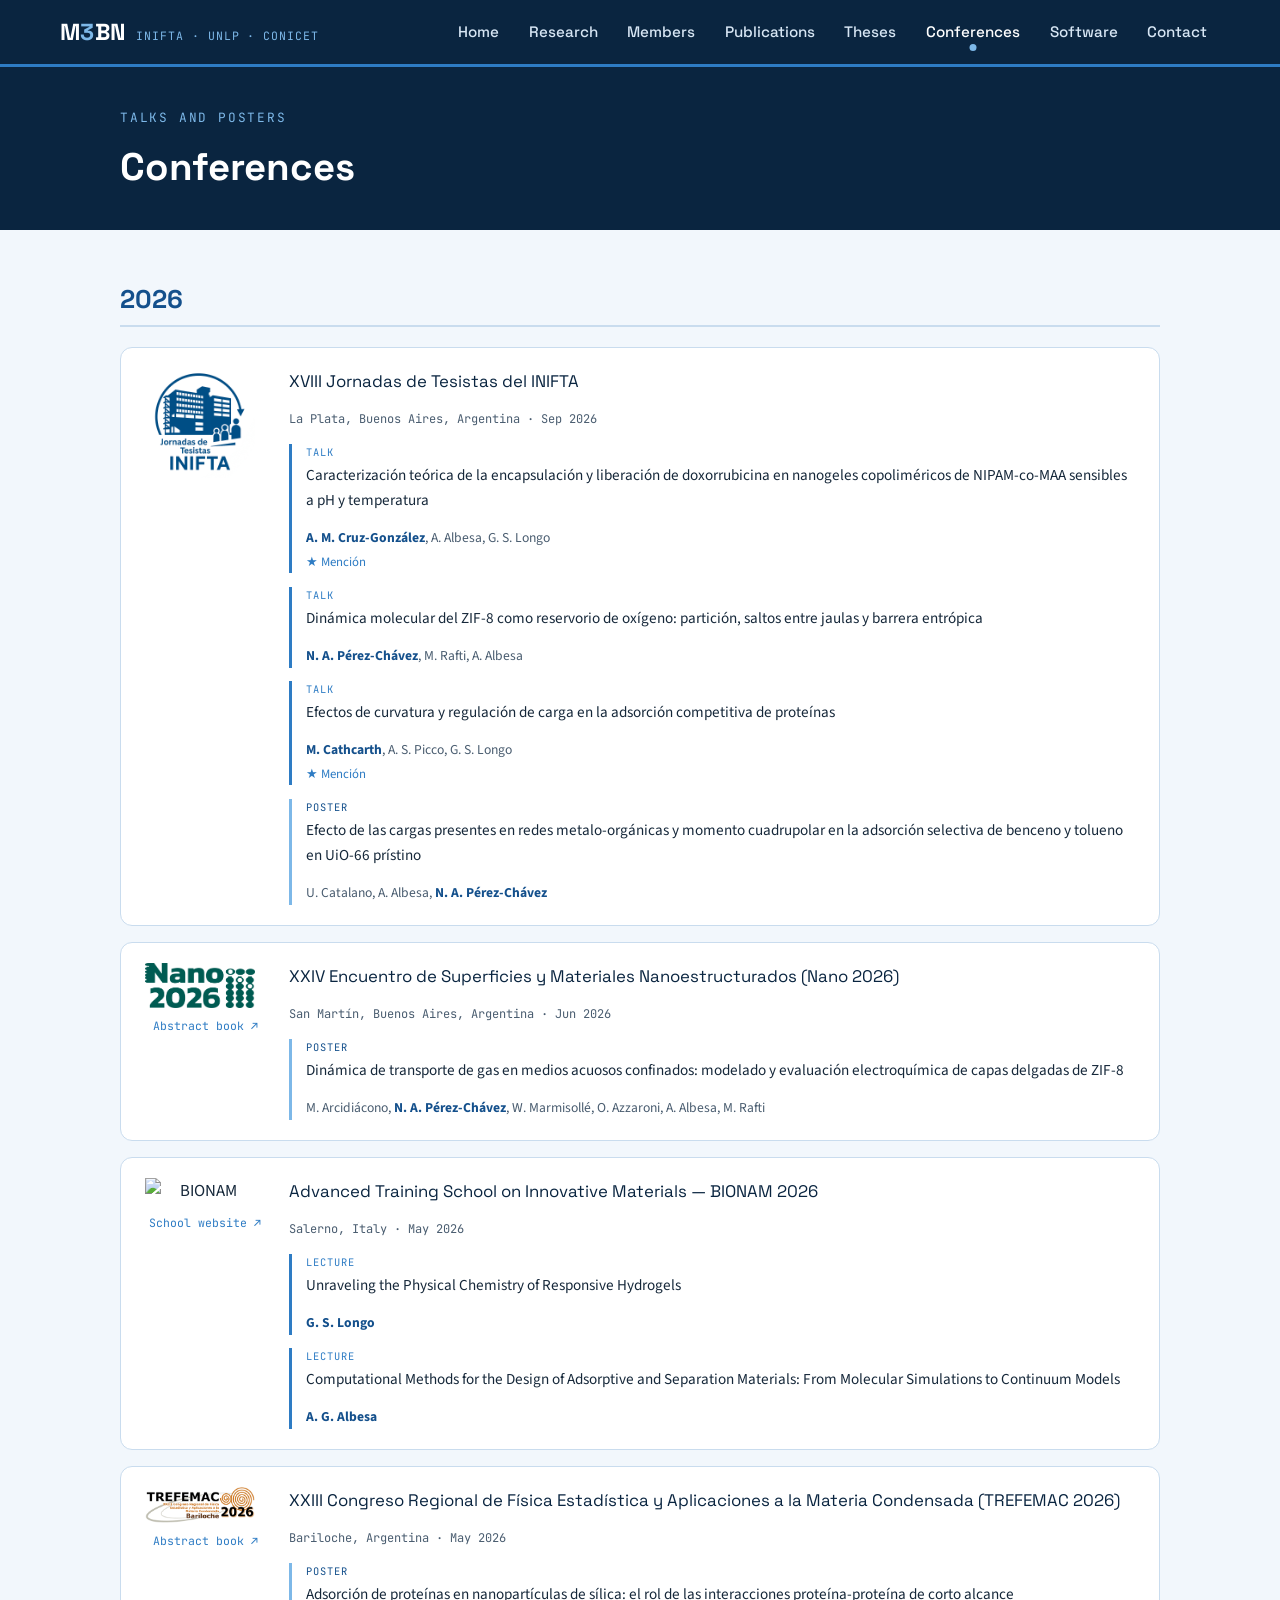
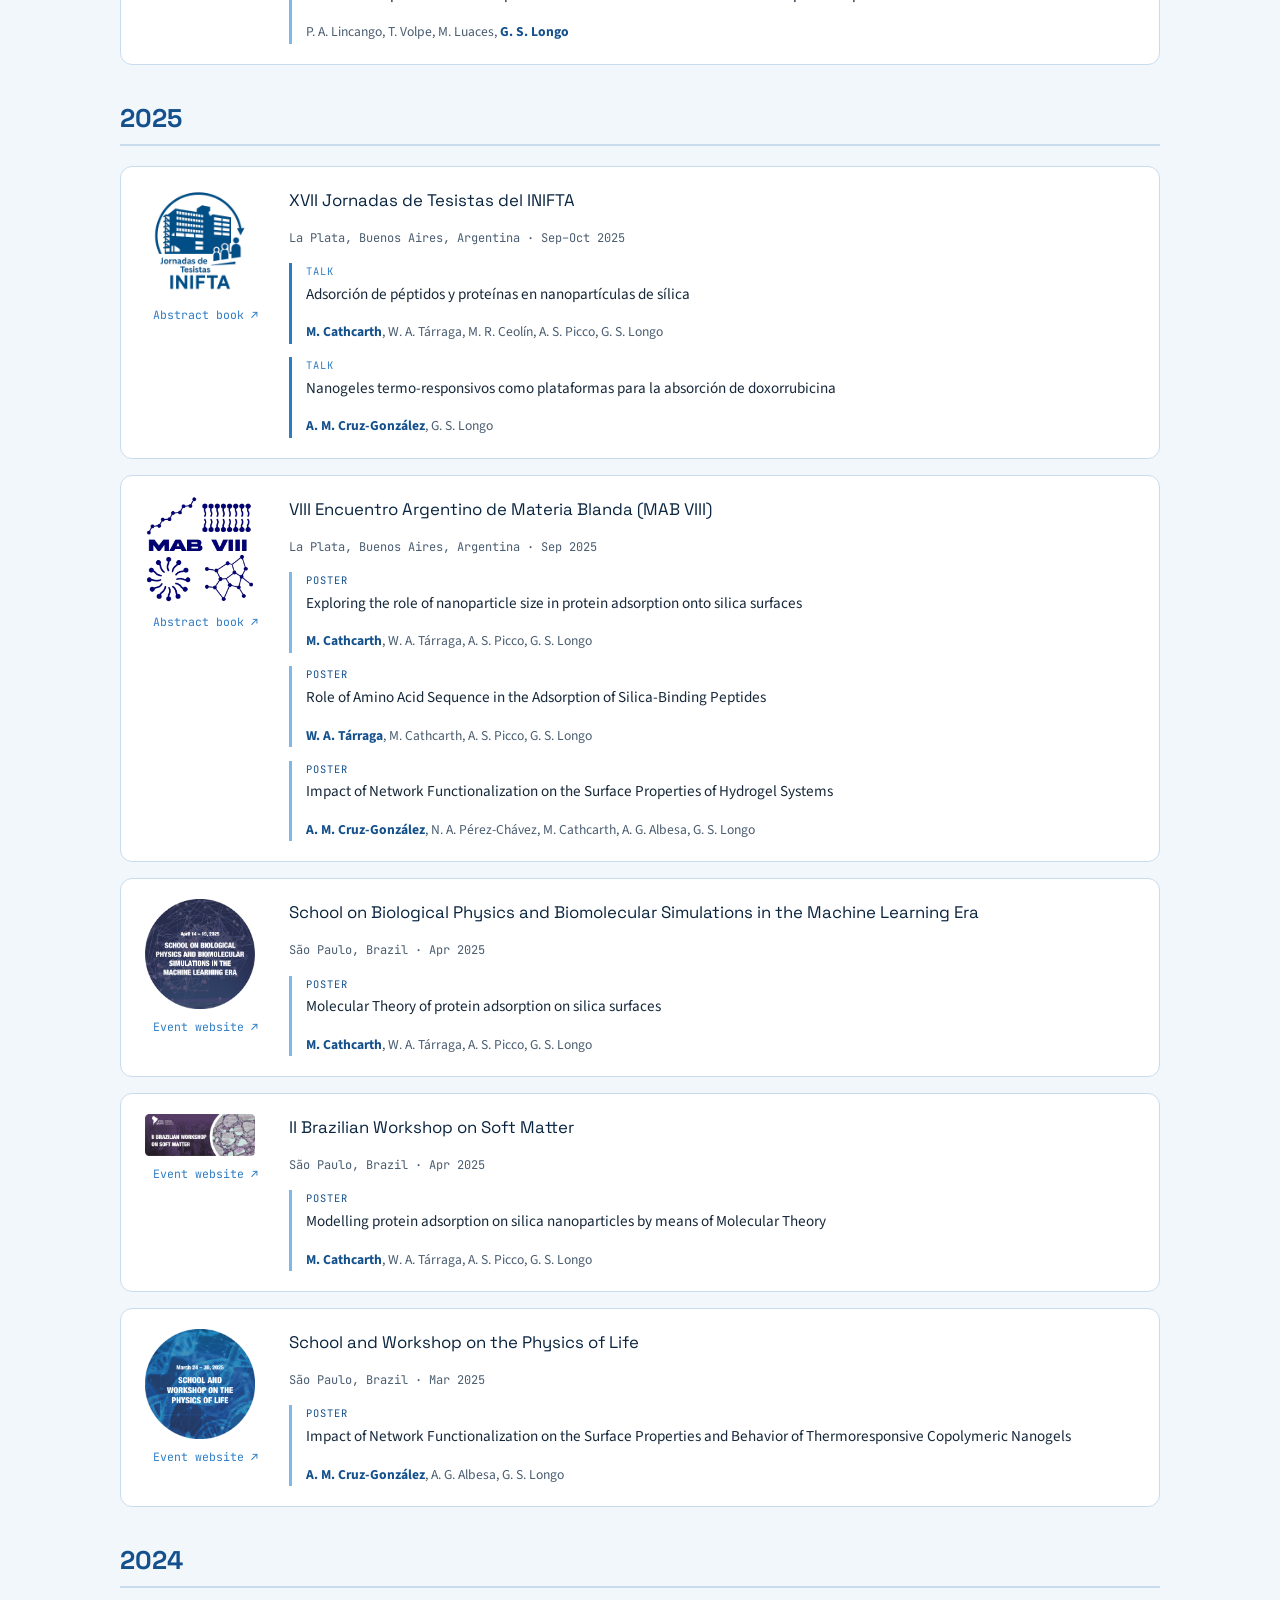
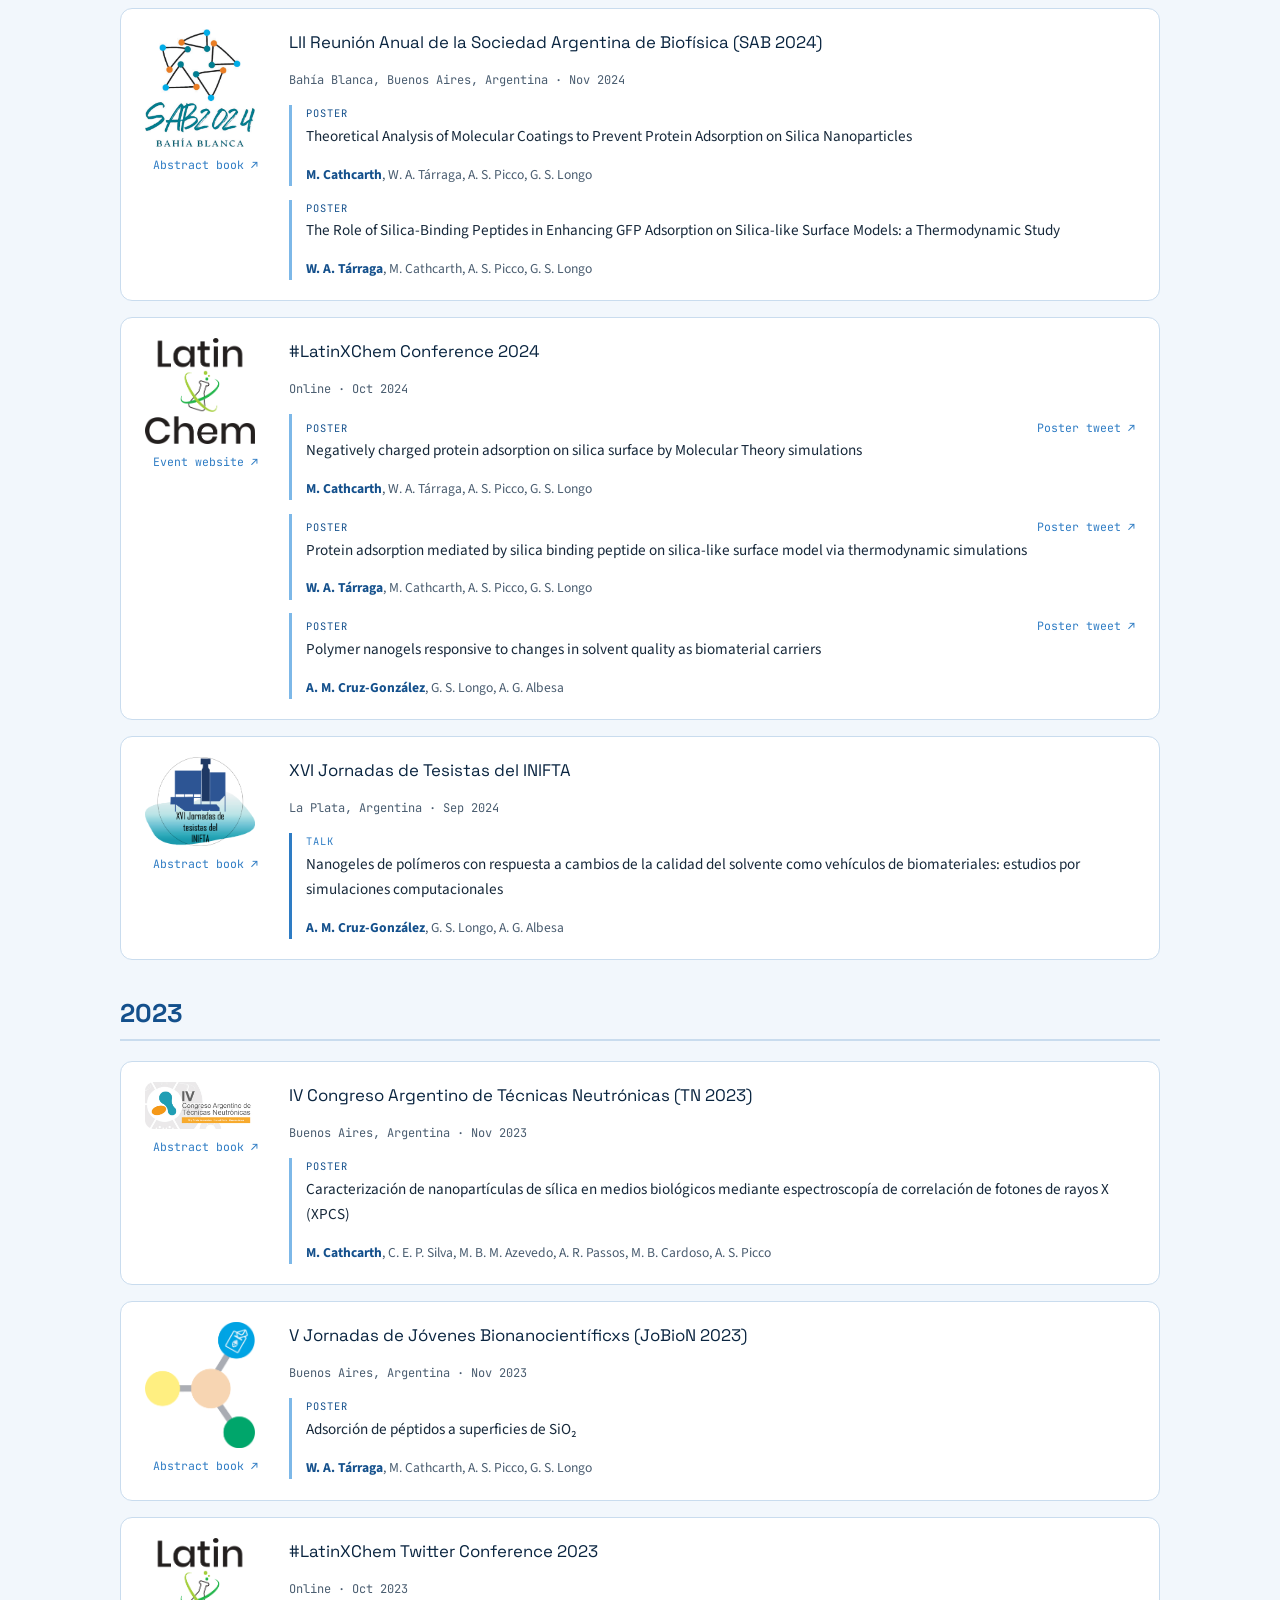
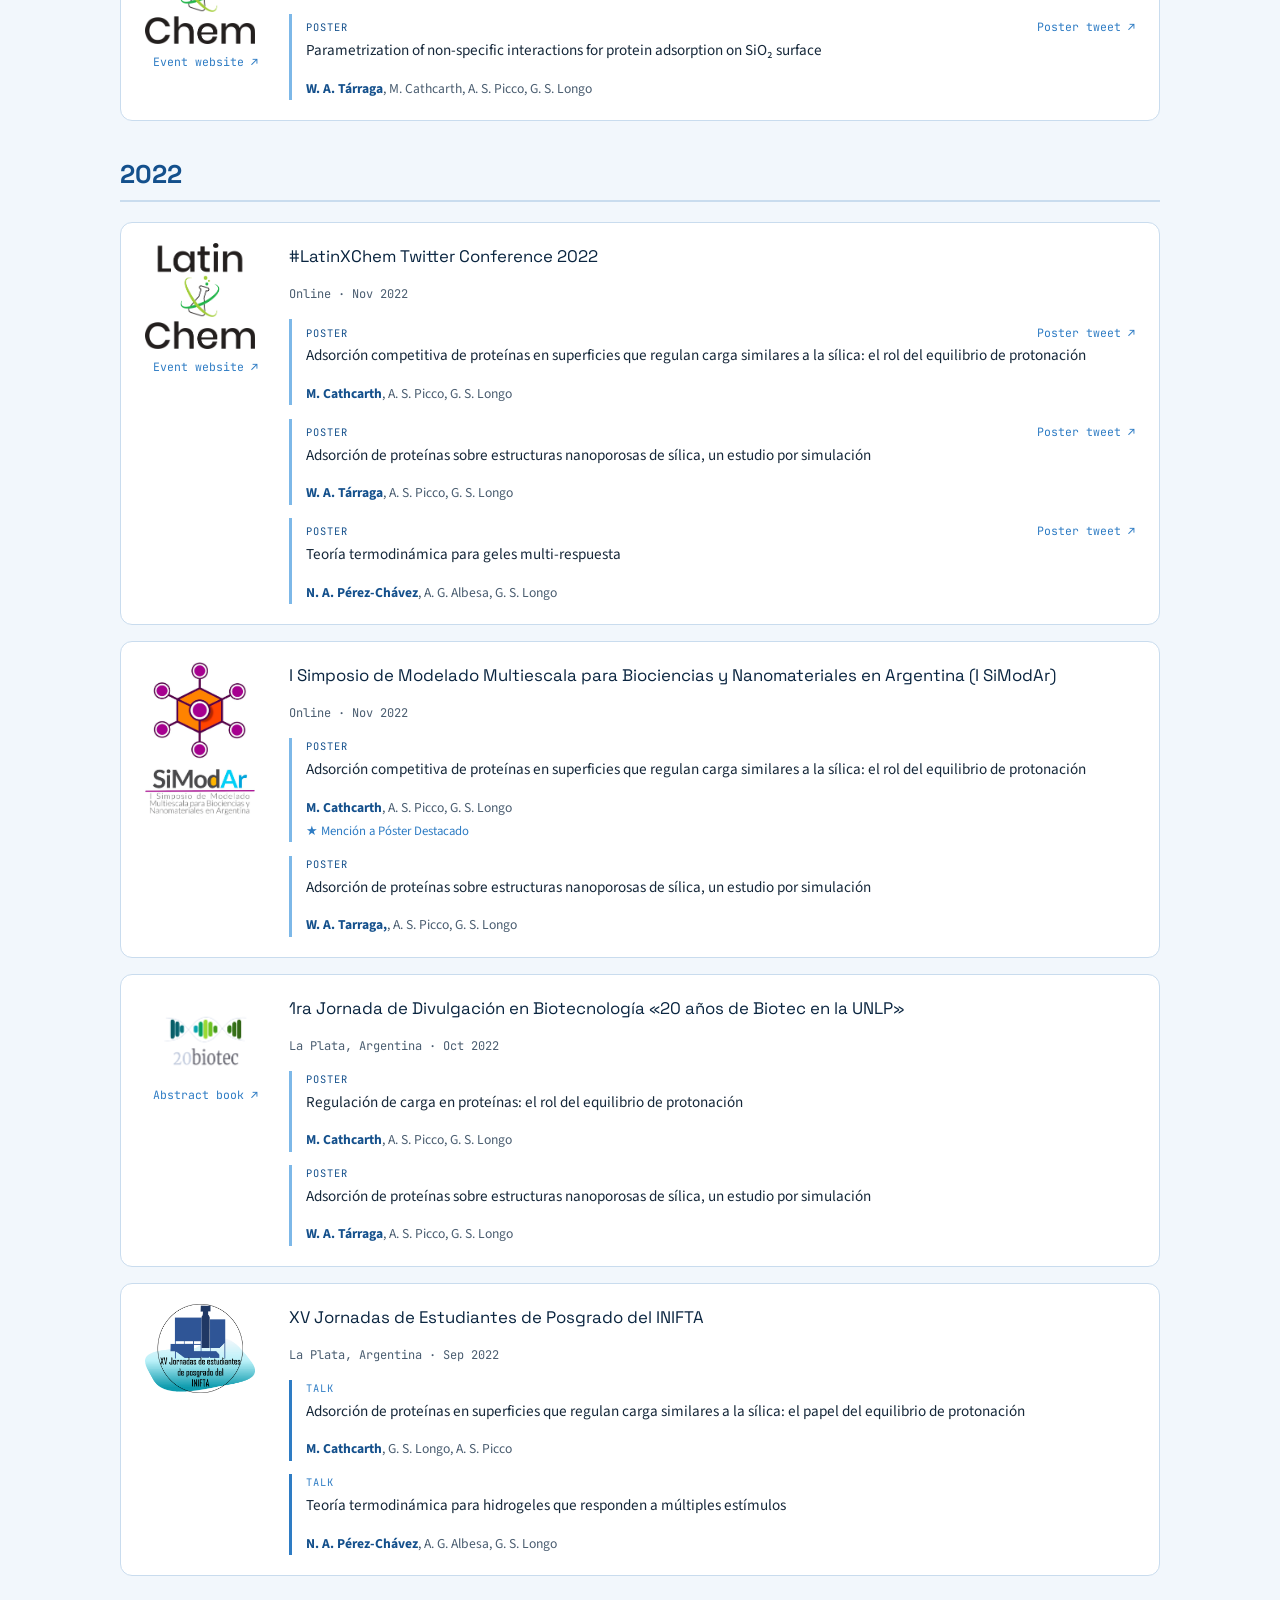
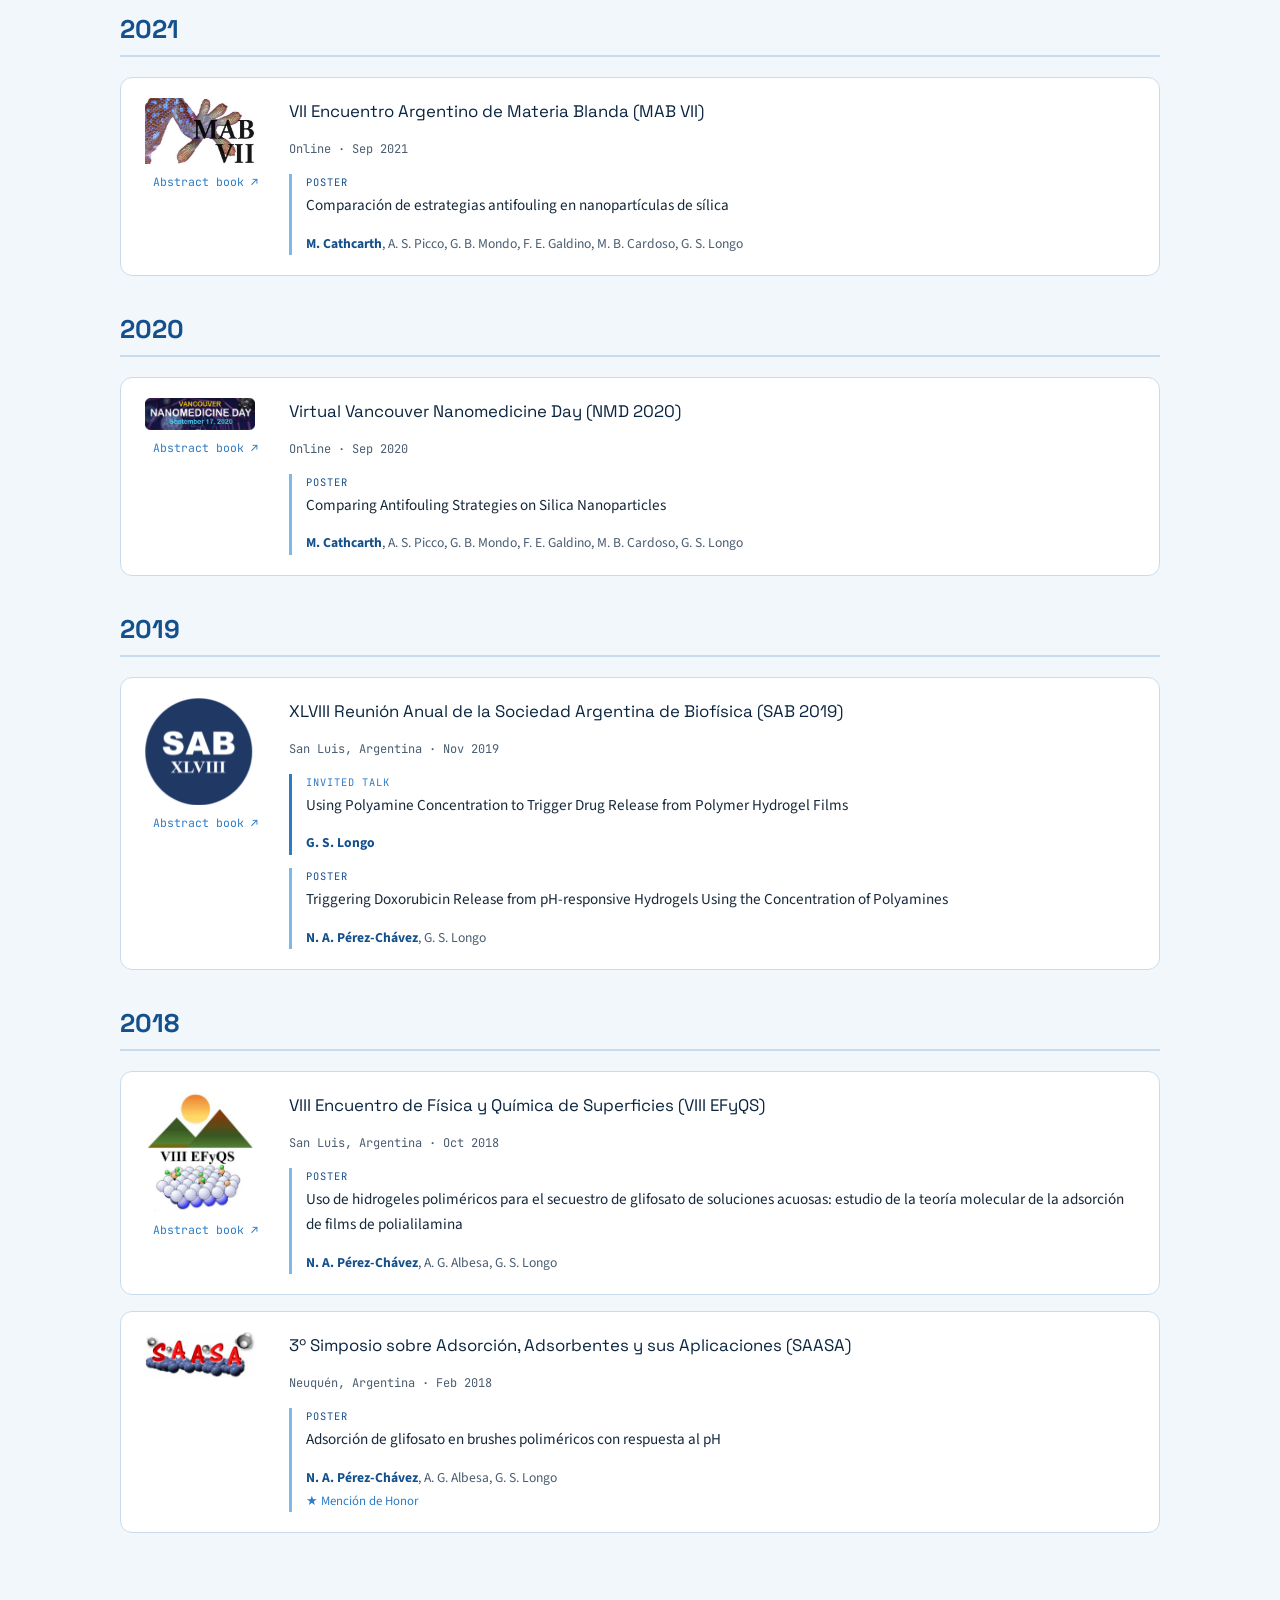
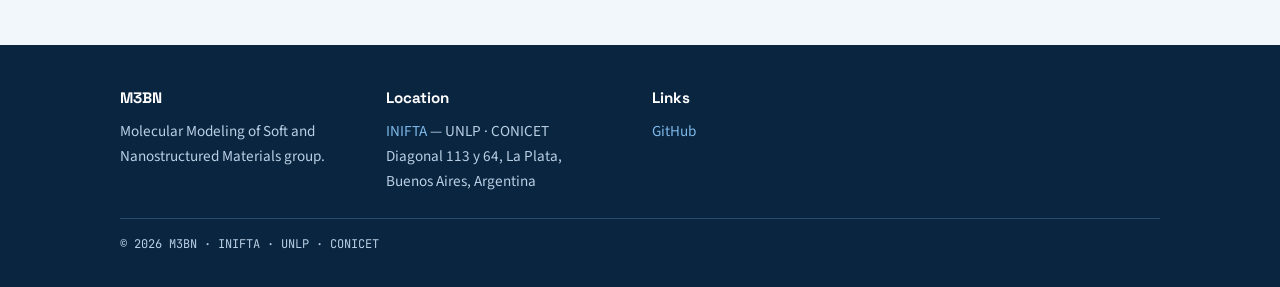
==== commit 32a4745f: "Update conferences.html" ====
--- a/conferences.html
+++ b/conferences.html
@@ -466,6 +466,11 @@
             <p class="pres-authors"><strong>M. Cathcarth</strong>, A. S. Picco, G. S. Longo</p>
             <p class="award">★ Mención a Póster Destacado</p>
           </div>
+          <div class="pres poster">
+            <div class="pres-top"><span class="kind">POSTER</span></div>
+            <p class="pres-title">Adsorción de proteínas sobre estructuras nanoporosas de sílica, un estudio por simulación</p>
+            <p class="pres-authors"><strong>W. A. Tarraga,</strong>, A. S. Picco, G. S. Longo</p>
+          </div>
         </div>
       </div>
 
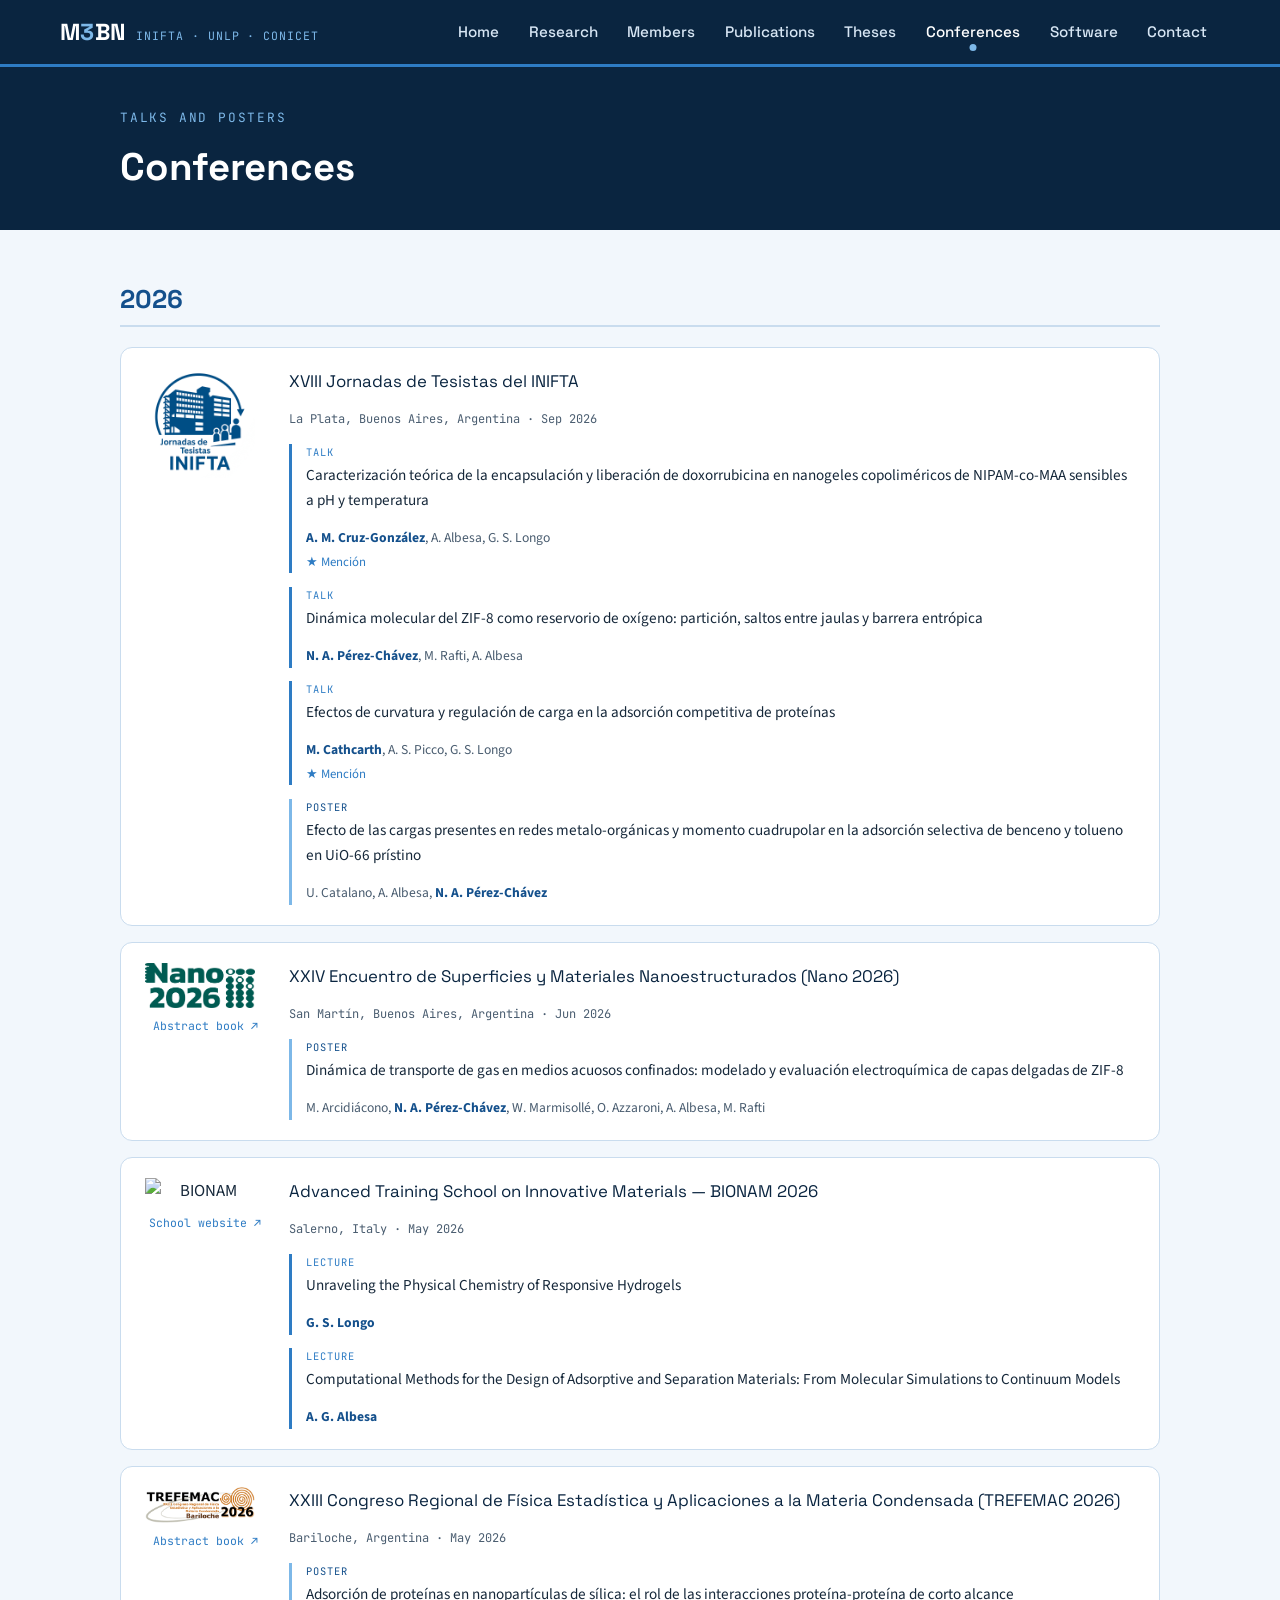
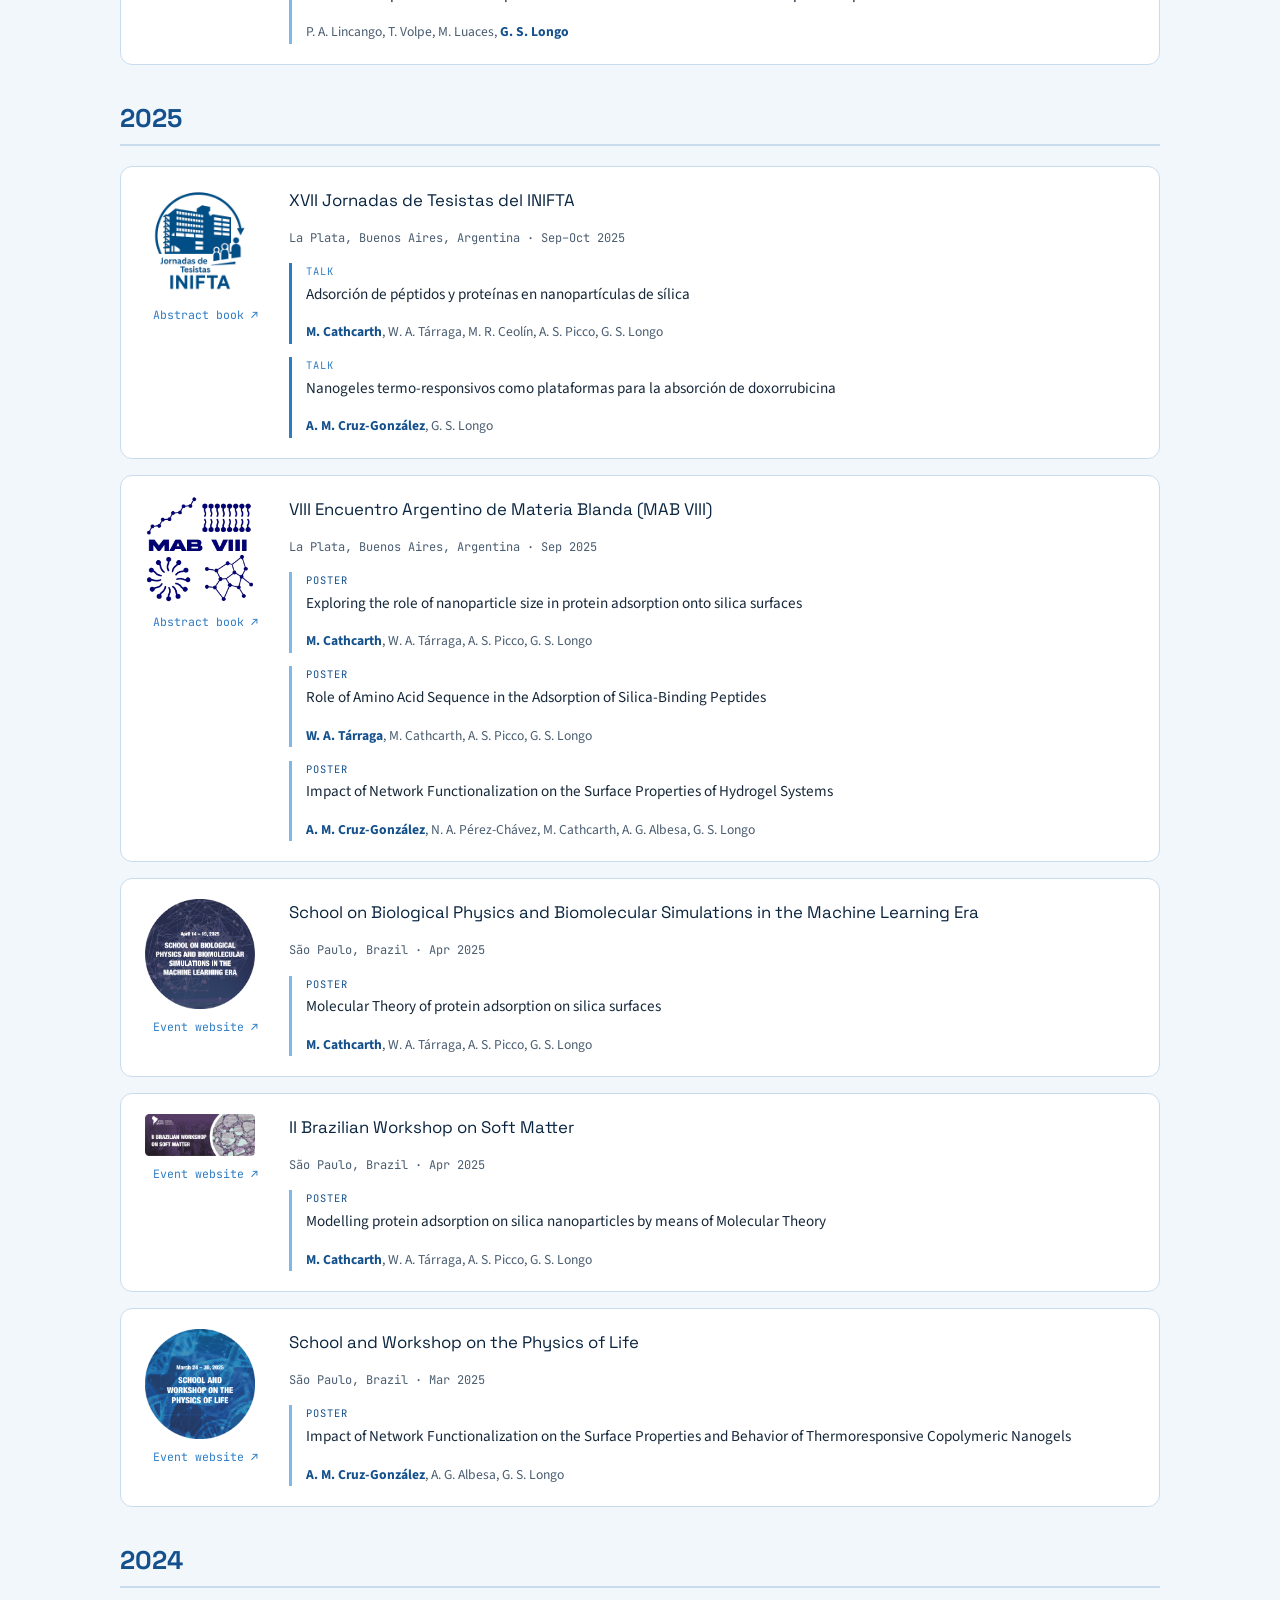
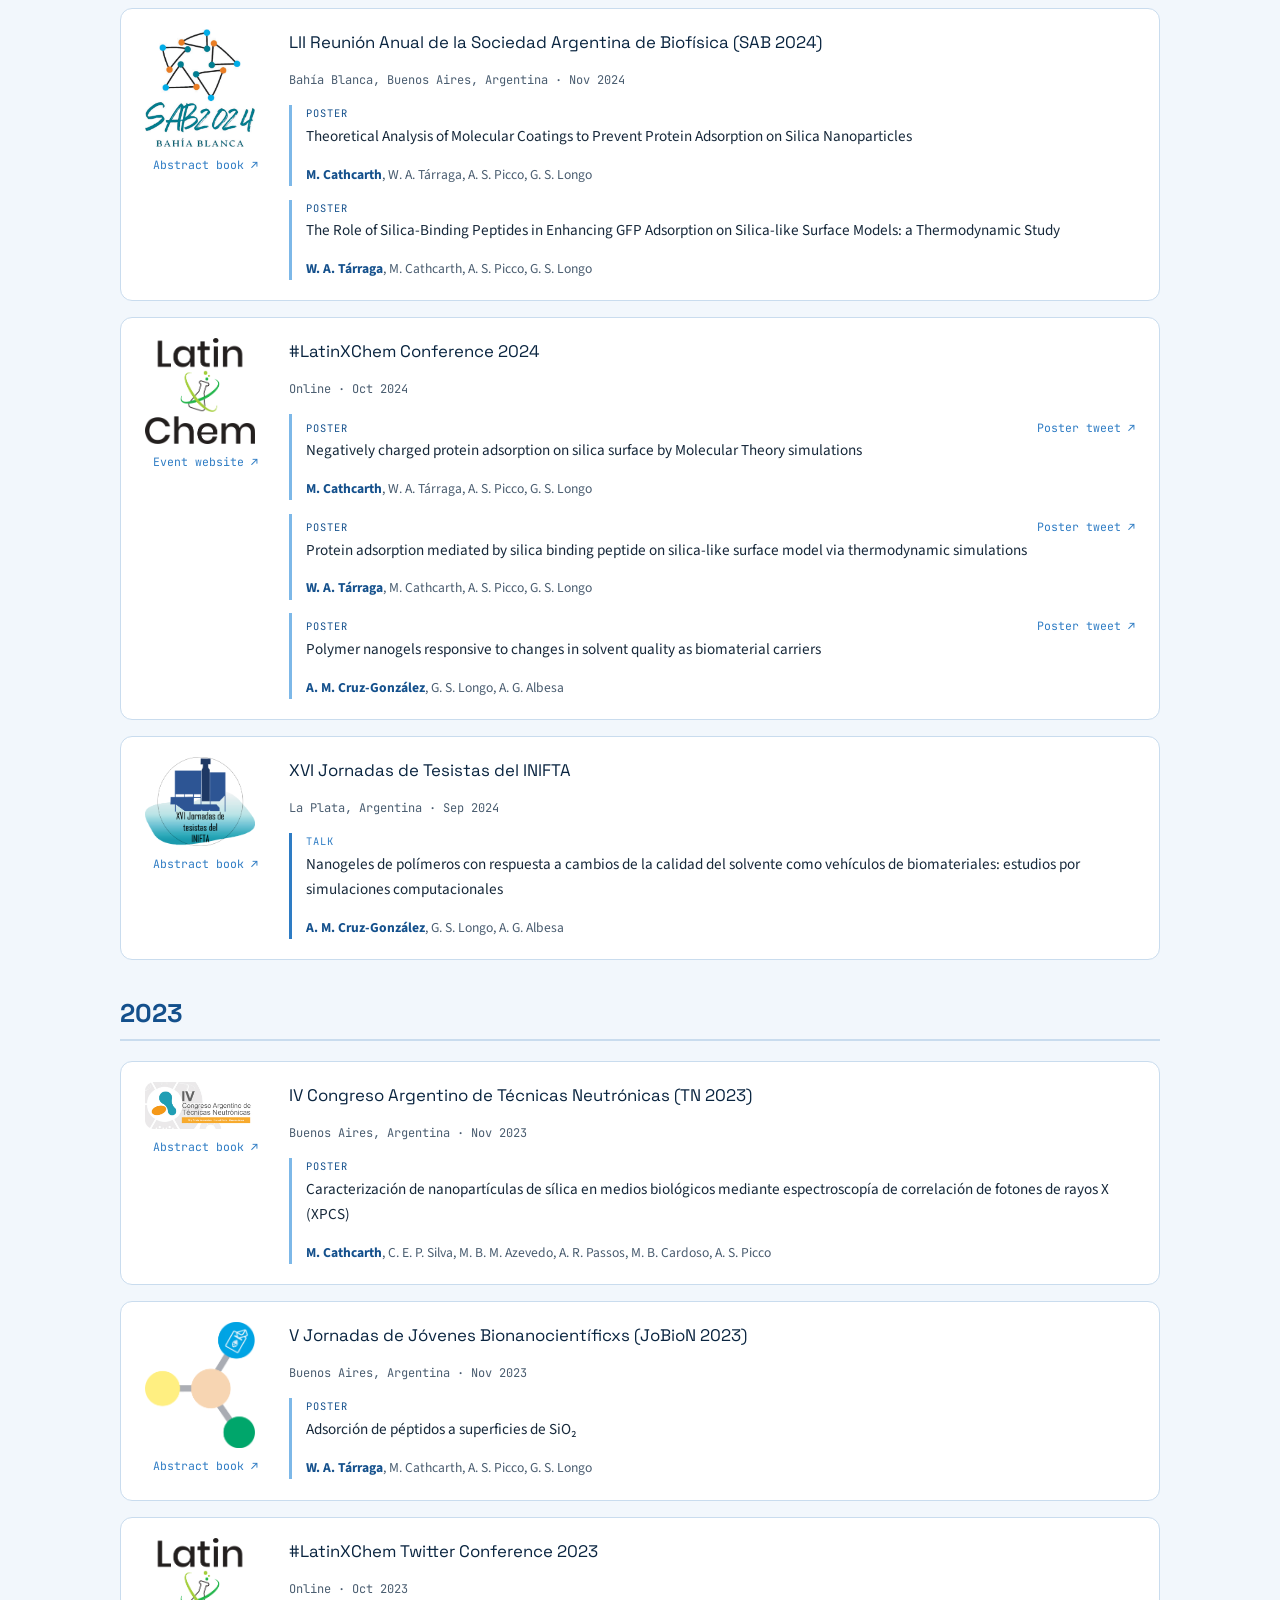
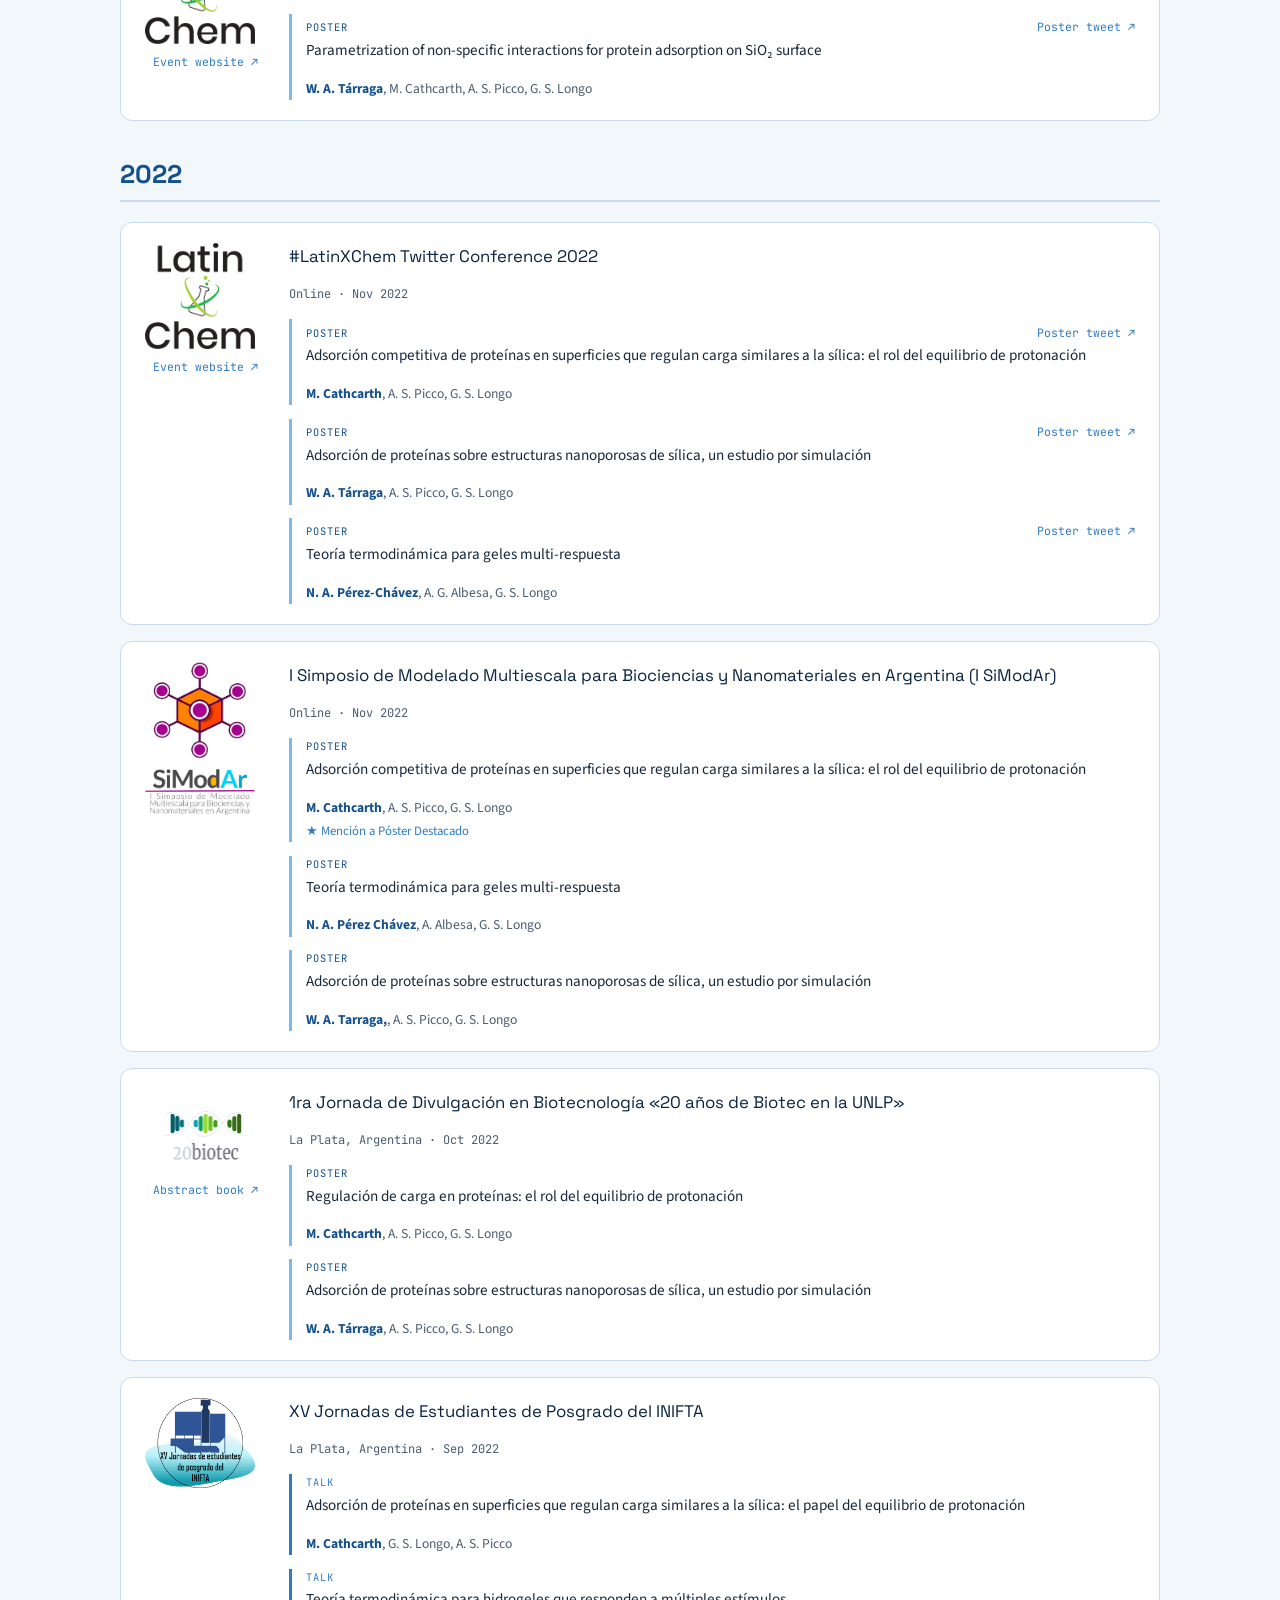
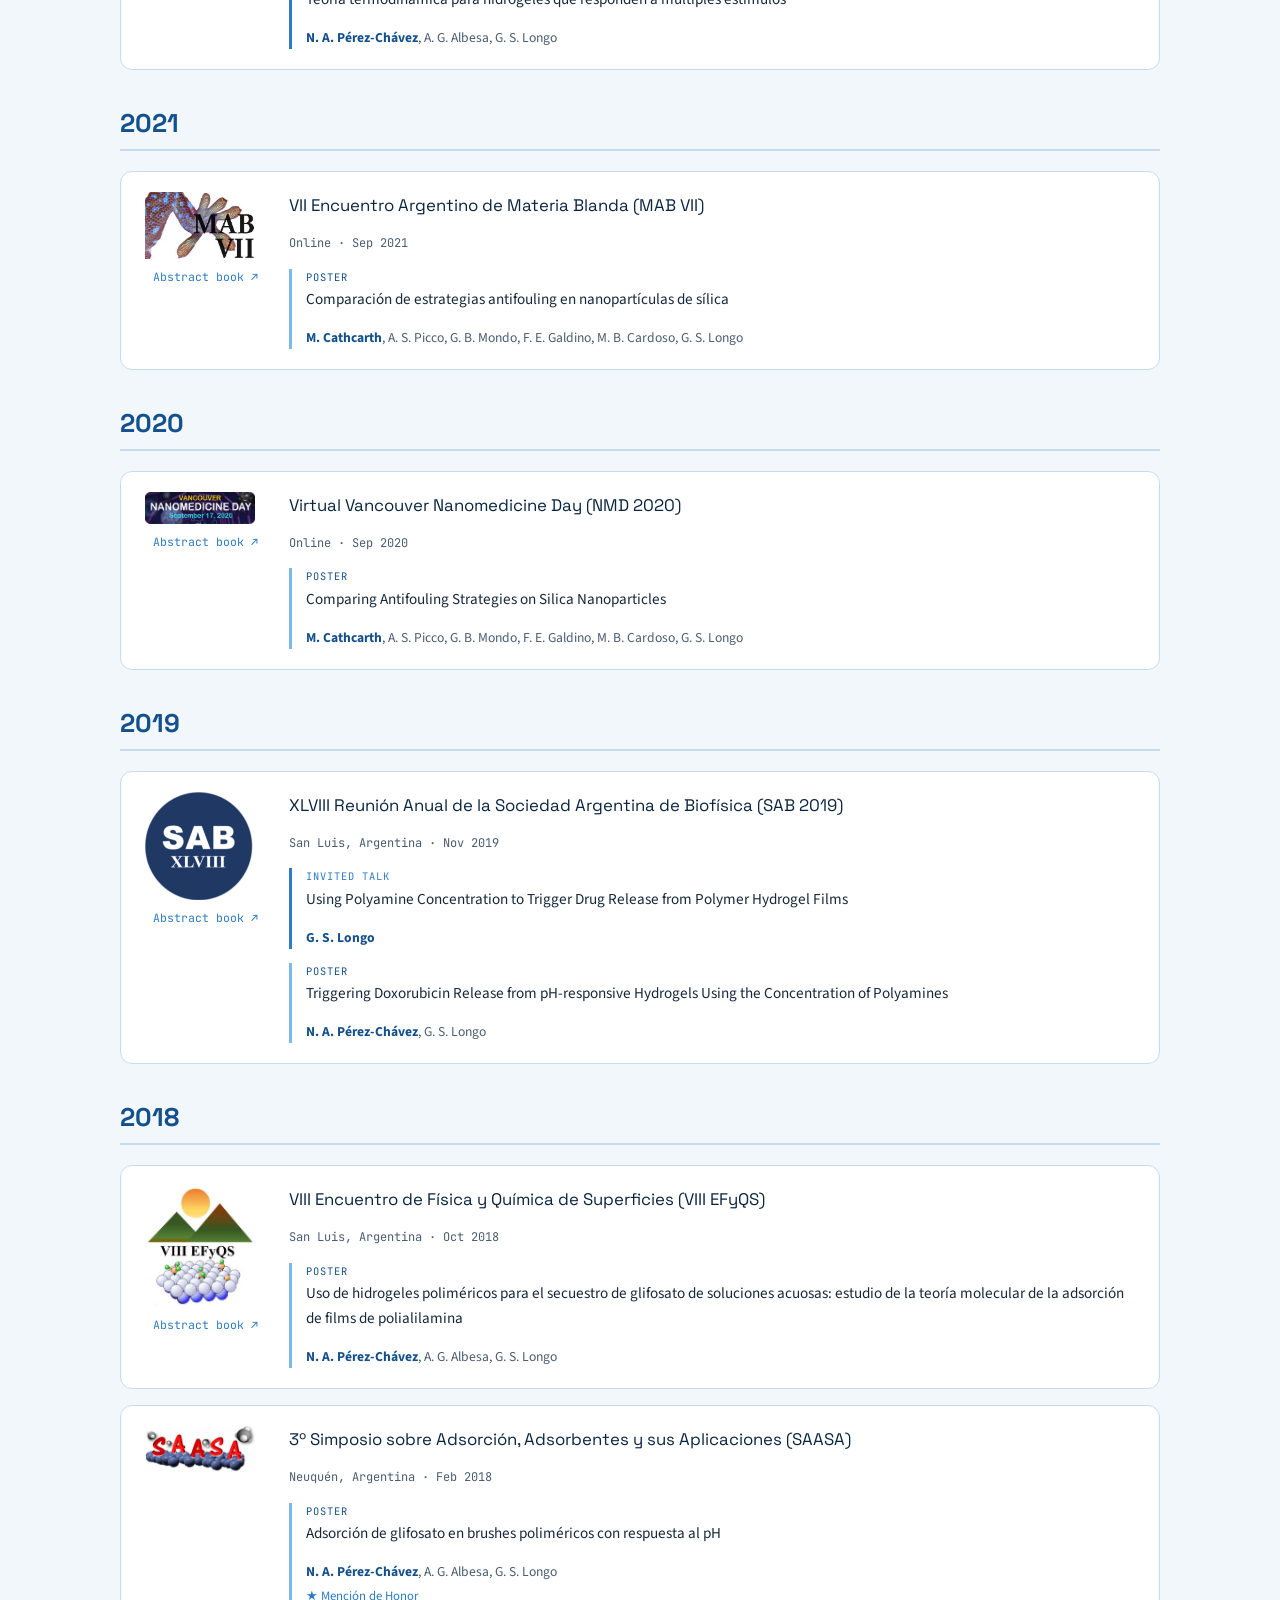
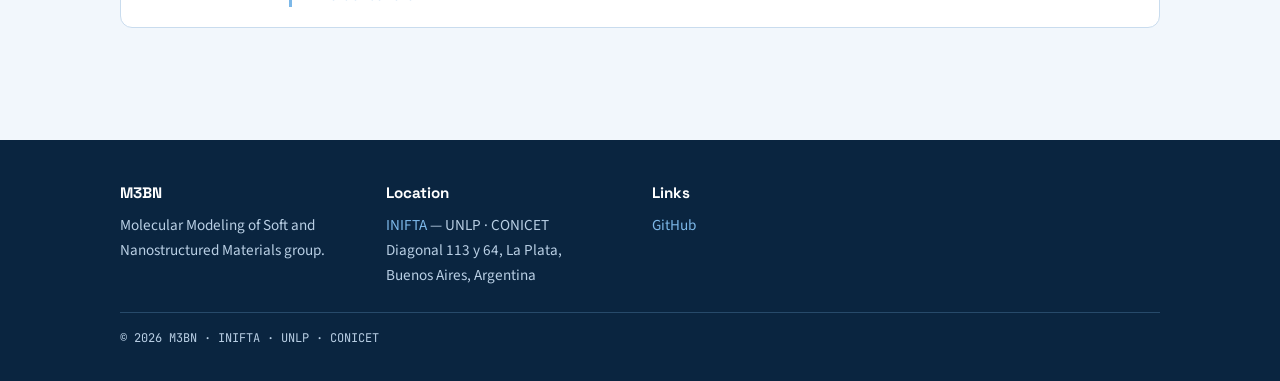
==== commit 953dd428: "Update conferences.html" ====
--- a/conferences.html
+++ b/conferences.html
@@ -468,6 +468,11 @@
           </div>
           <div class="pres poster">
             <div class="pres-top"><span class="kind">POSTER</span></div>
+            <p class="pres-title">Teoría termodinámica para geles multi-respuesta</p>
+            <p class="pres-authors"><strong>N. A. Pérez Chávez</strong>, A. Albesa, G. S. Longo</p>
+          </div>
+          <div class="pres poster">
+            <div class="pres-top"><span class="kind">POSTER</span></div>
             <p class="pres-title">Adsorción de proteínas sobre estructuras nanoporosas de sílica, un estudio por simulación</p>
             <p class="pres-authors"><strong>W. A. Tarraga,</strong>, A. S. Picco, G. S. Longo</p>
           </div>
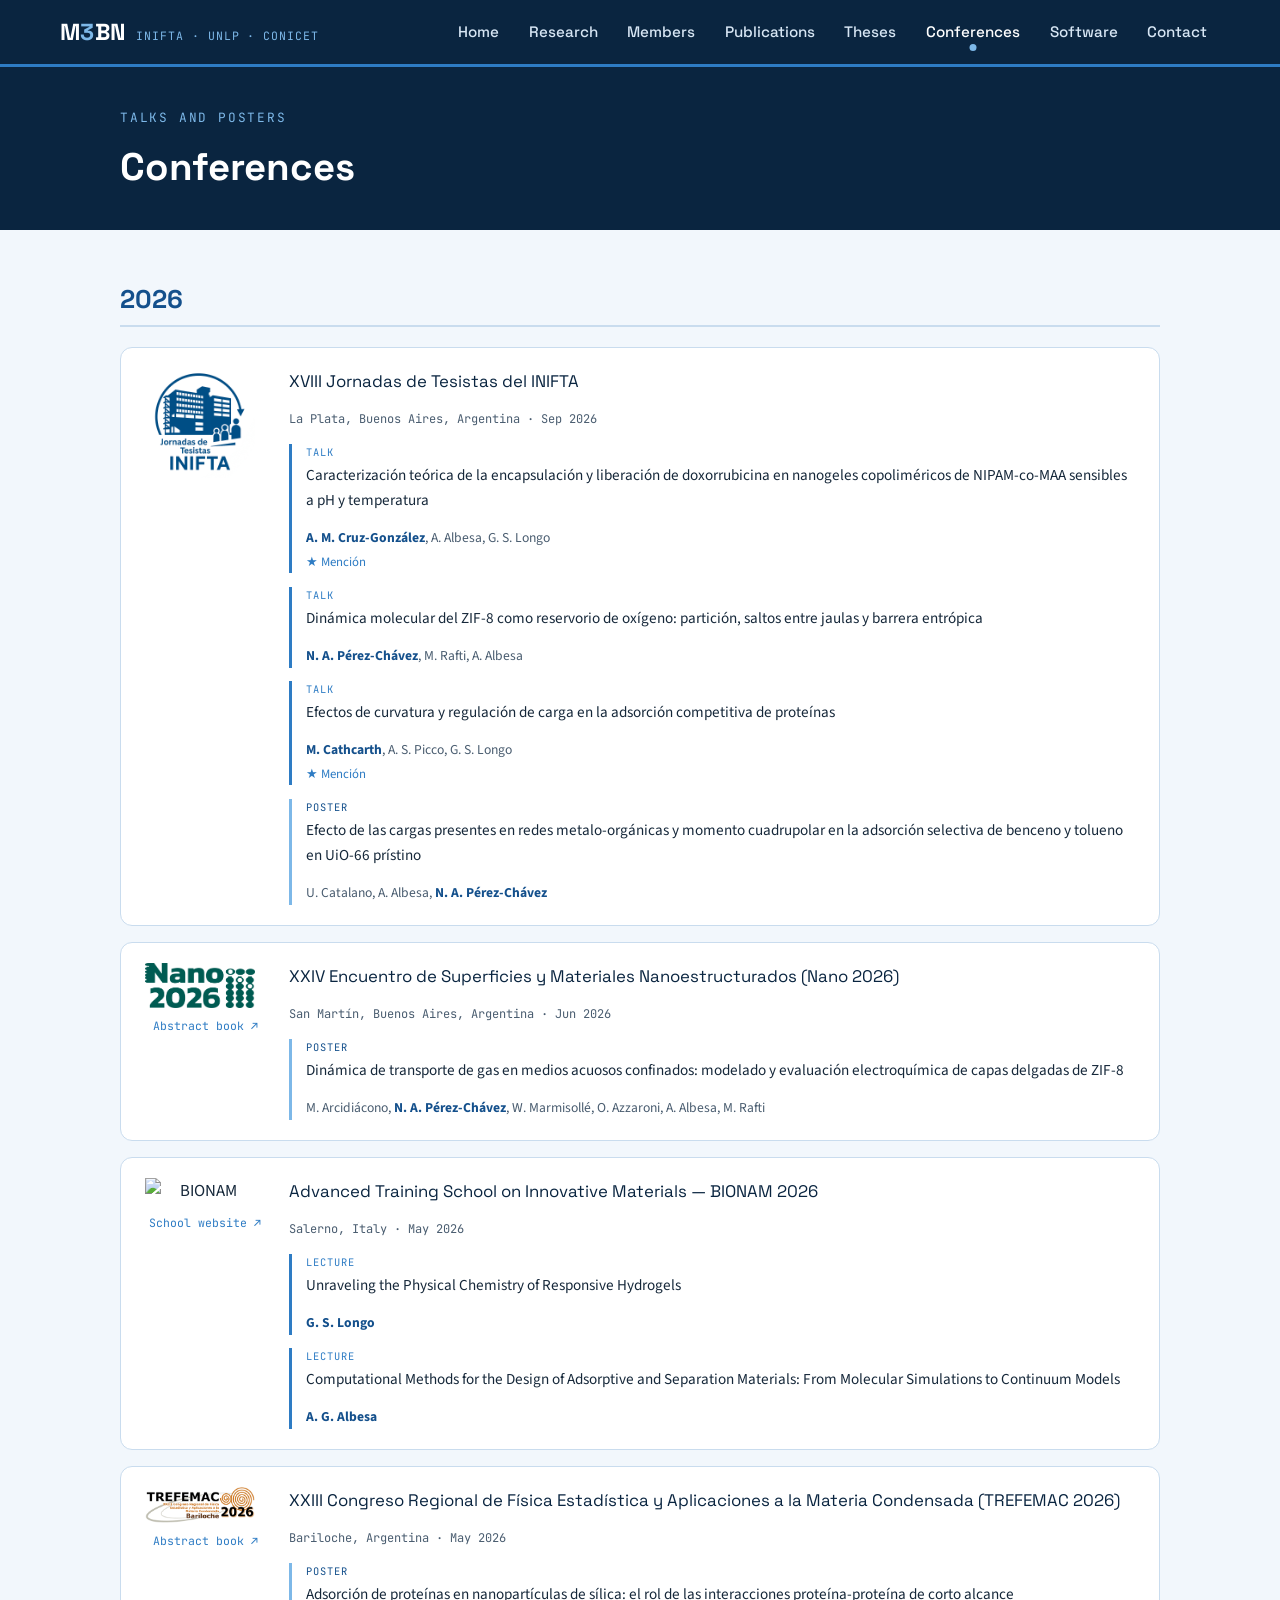
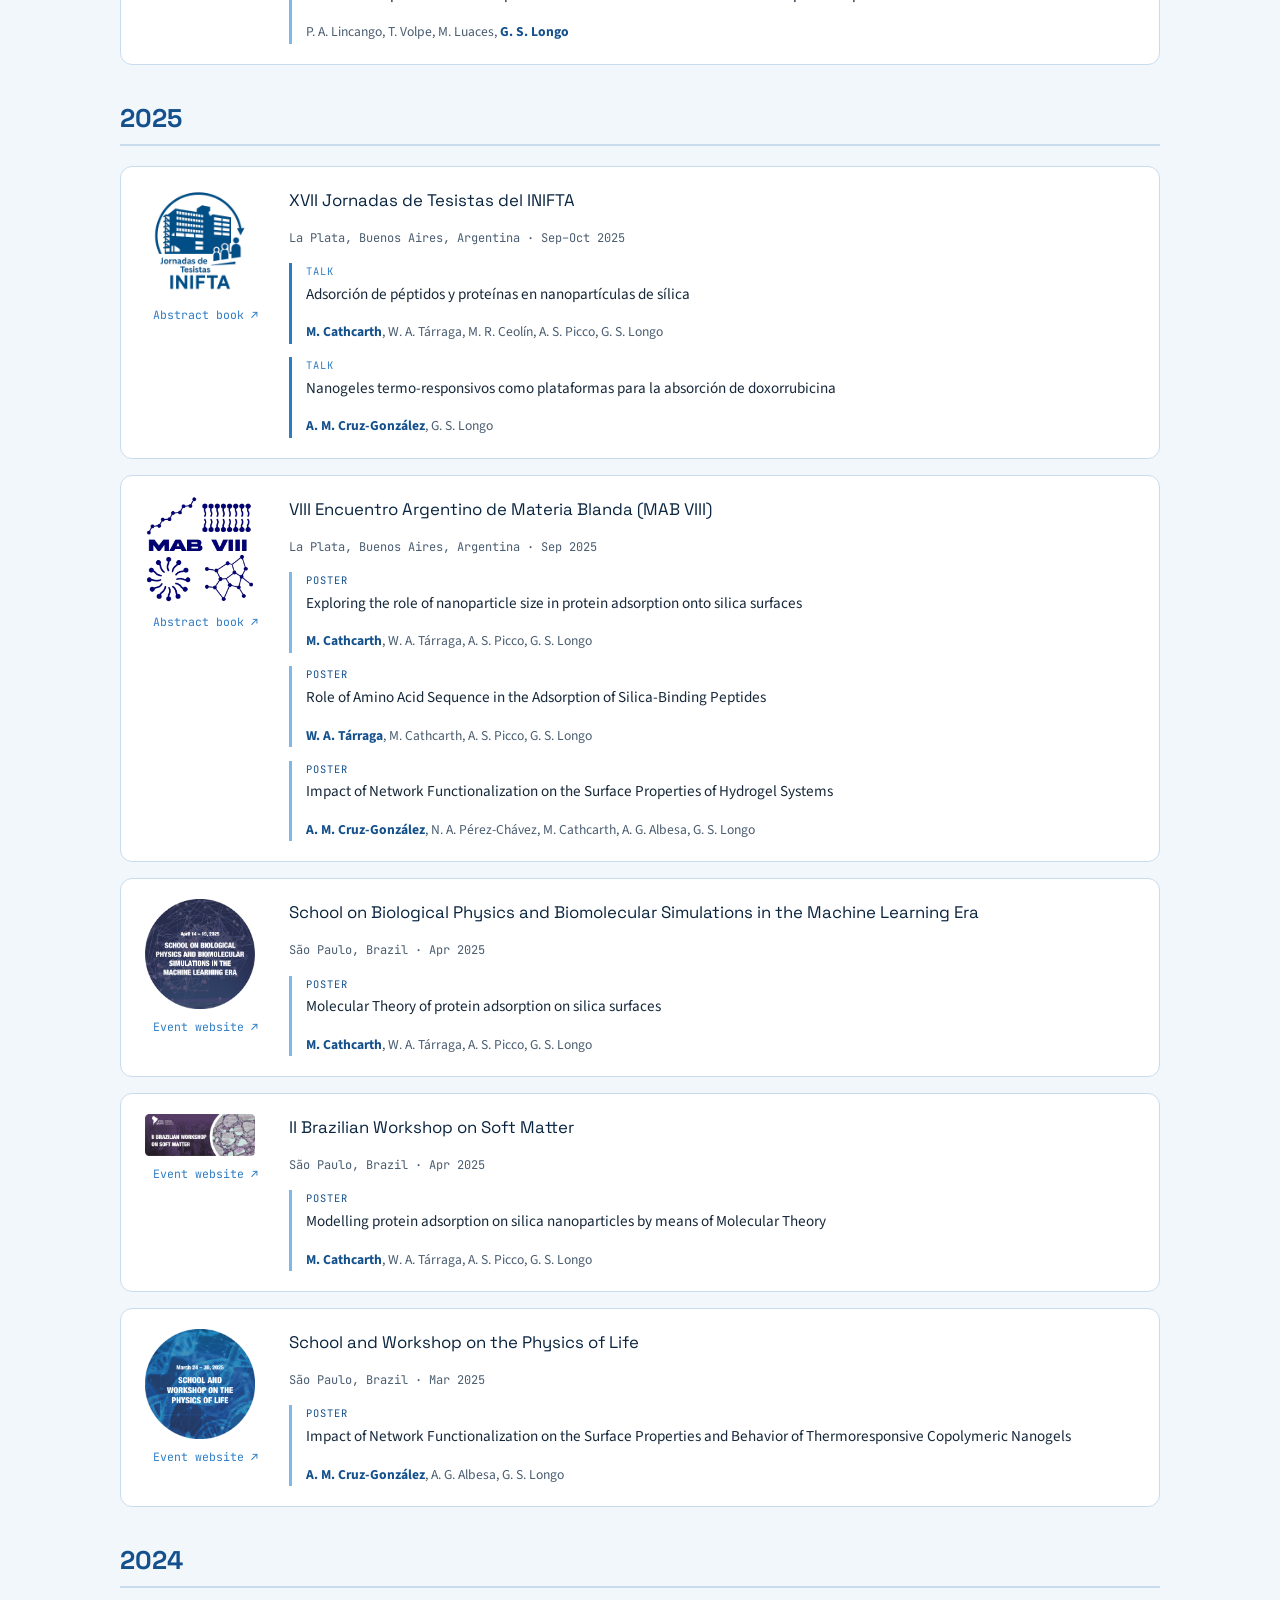
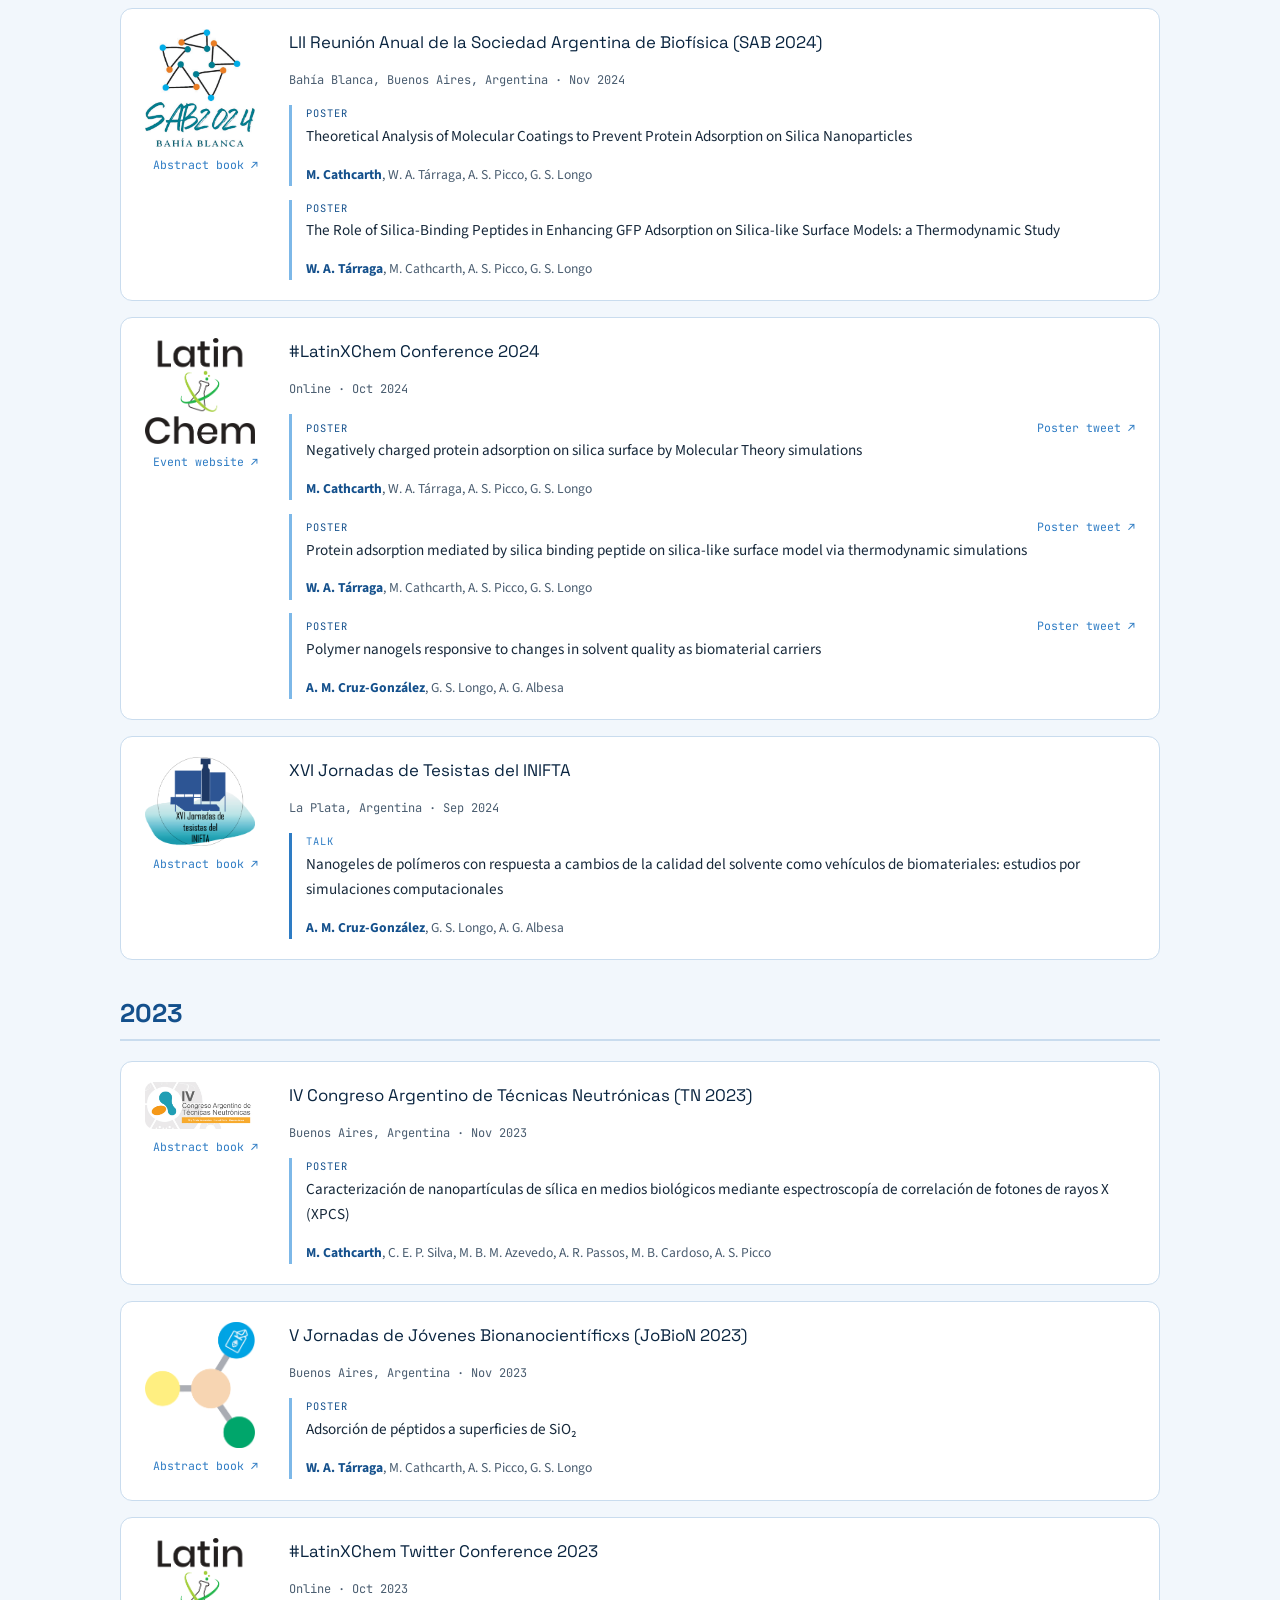
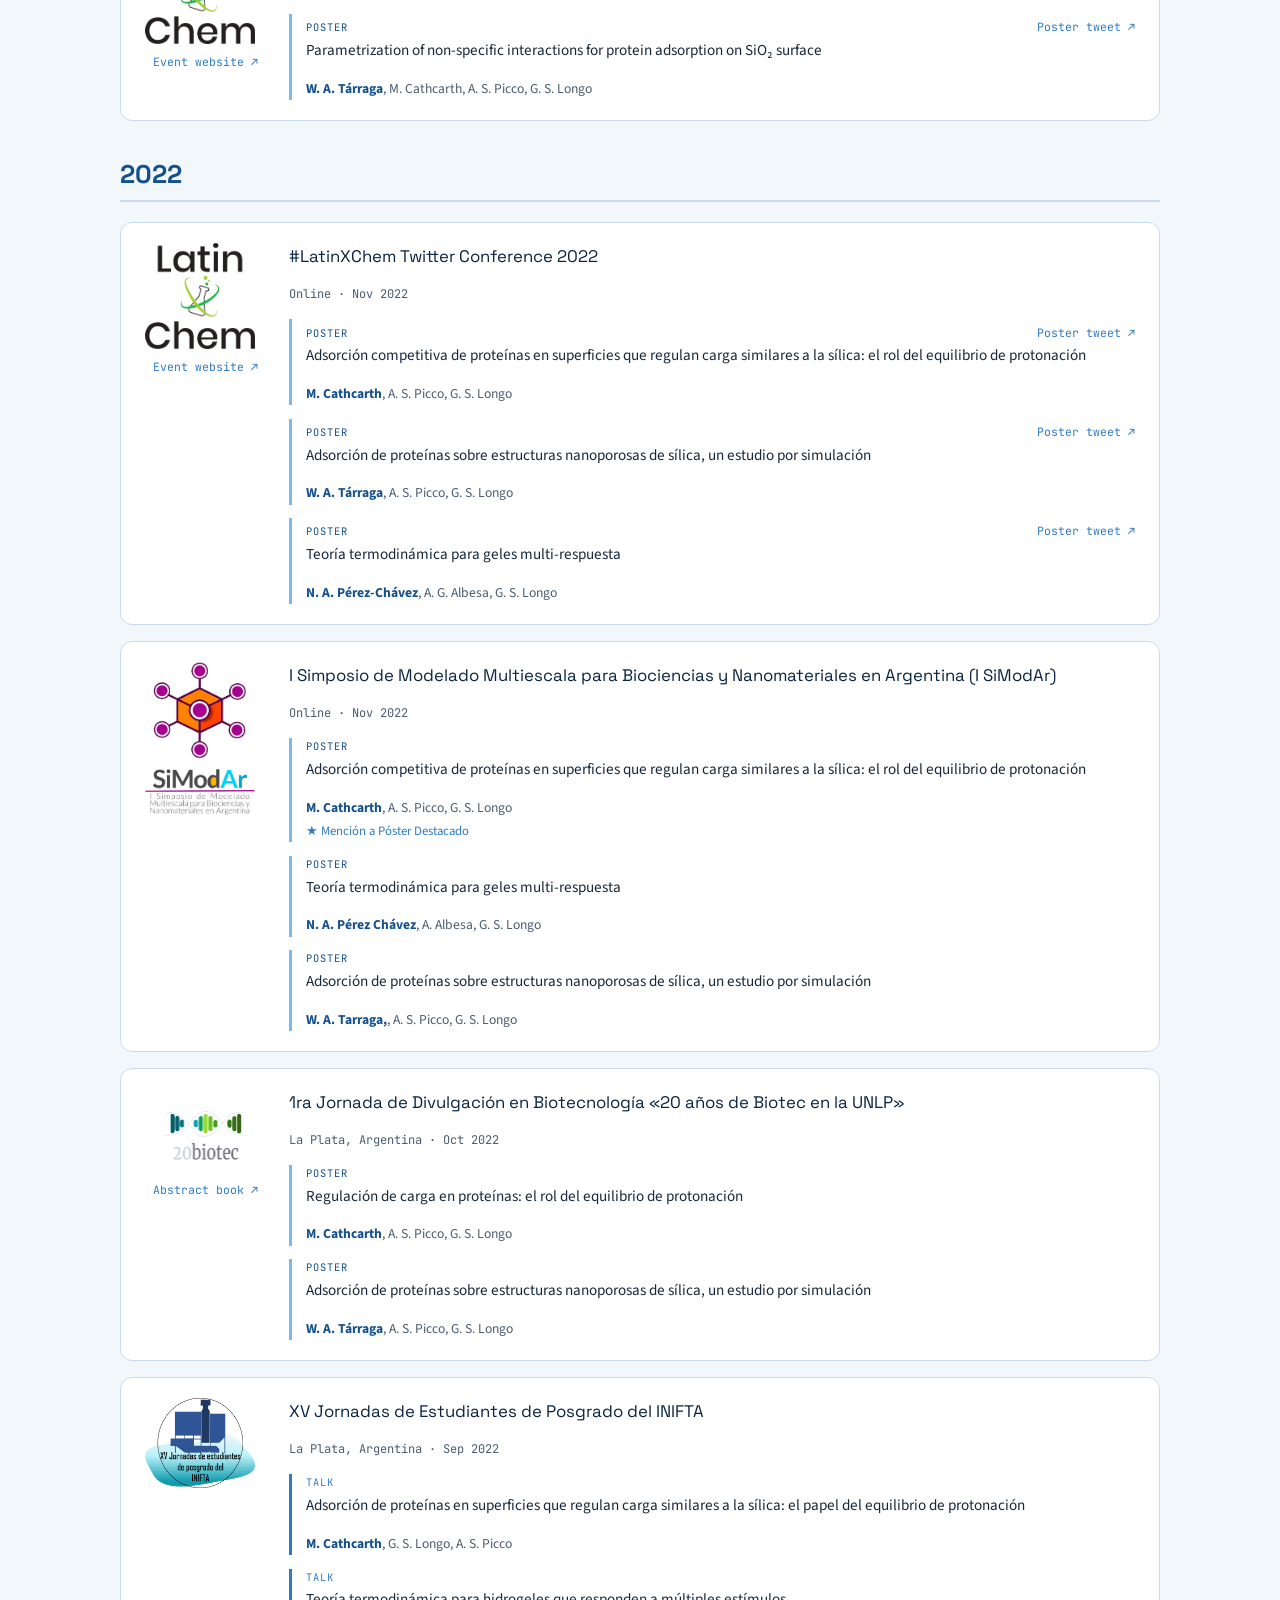
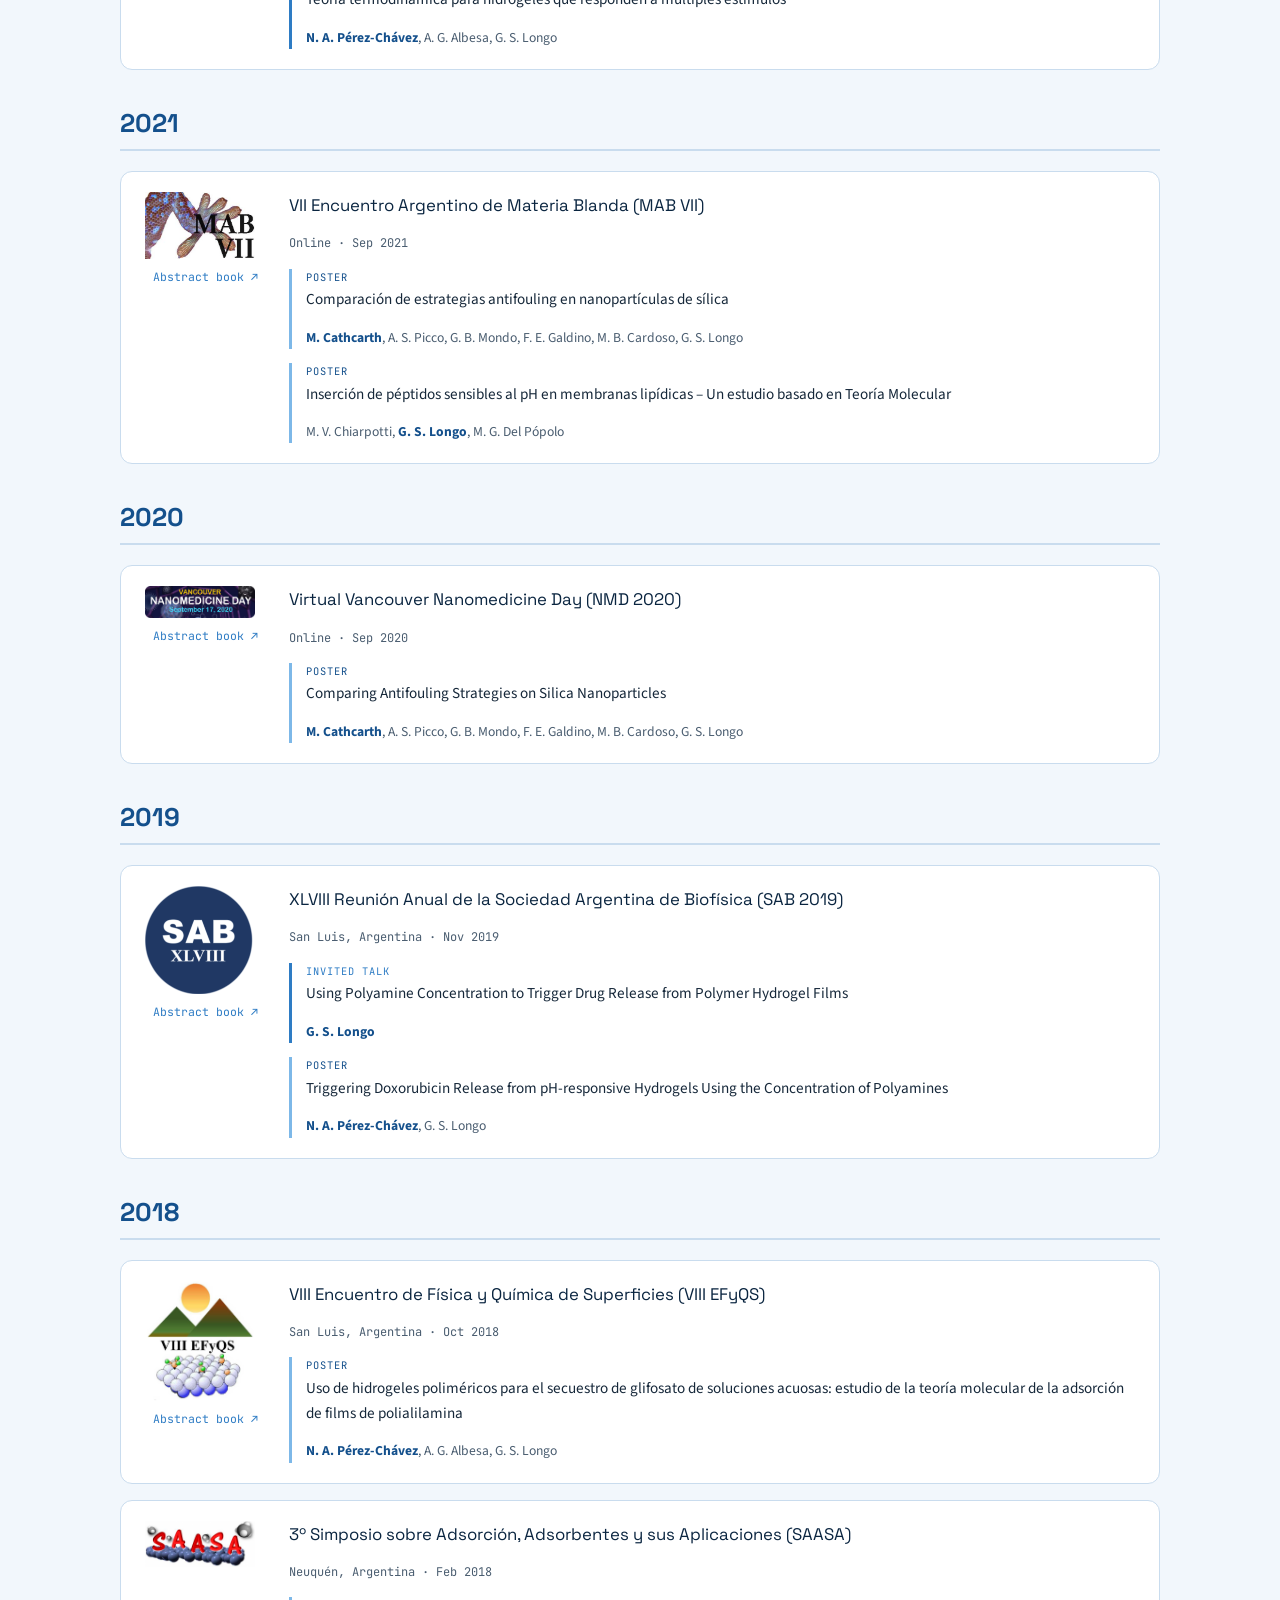
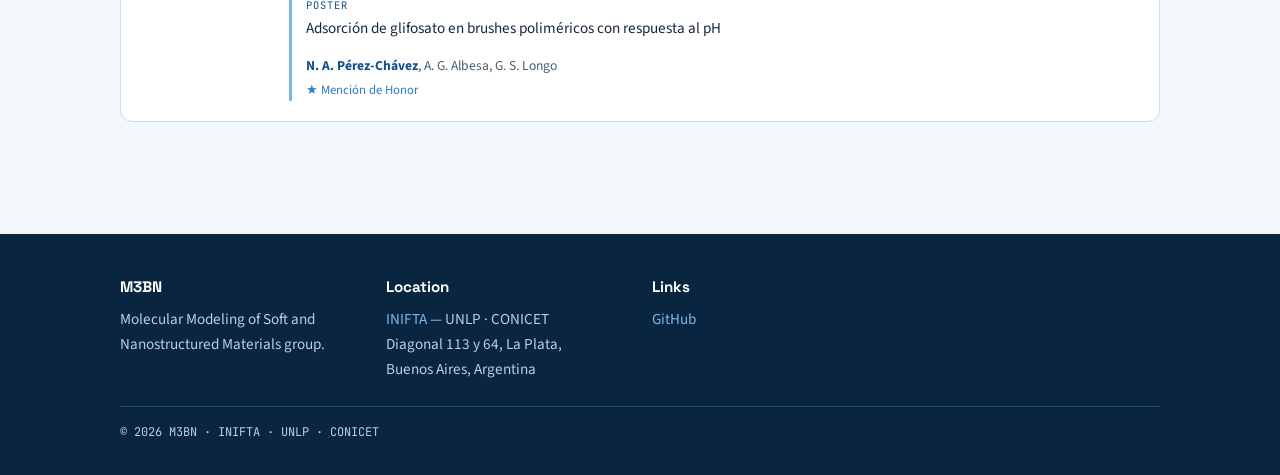
==== commit cfa01375: "Update conferences.html" ====
--- a/conferences.html
+++ b/conferences.html
@@ -542,8 +542,13 @@
             <p class="pres-title">Comparación de estrategias antifouling en nanopartículas de sílica</p>
             <p class="pres-authors"><strong>M. Cathcarth</strong>, A. S. Picco, G. B. Mondo, F. E. Galdino, M. B. Cardoso, G. S. Longo</p>
           </div>
-        </div>
-      </div>
+          <div class="pres poster">
+            <div class="pres-top"><span class="kind">POSTER</span></div>
+            <p class="pres-title">Inserción de péptidos sensibles al pH en membranas lipídicas – Un estudio basado en Teoría Molecular</p>
+            <p class="pres-authors">M. V. Chiarpotti, <strong>G. S. Longo</strong>, M. G. Del Pópolo</p>
+          </div>
+        </div>
+      </div> 
 
       <!-- ============================================================ -->
       <h2 class="year">2020</h2>
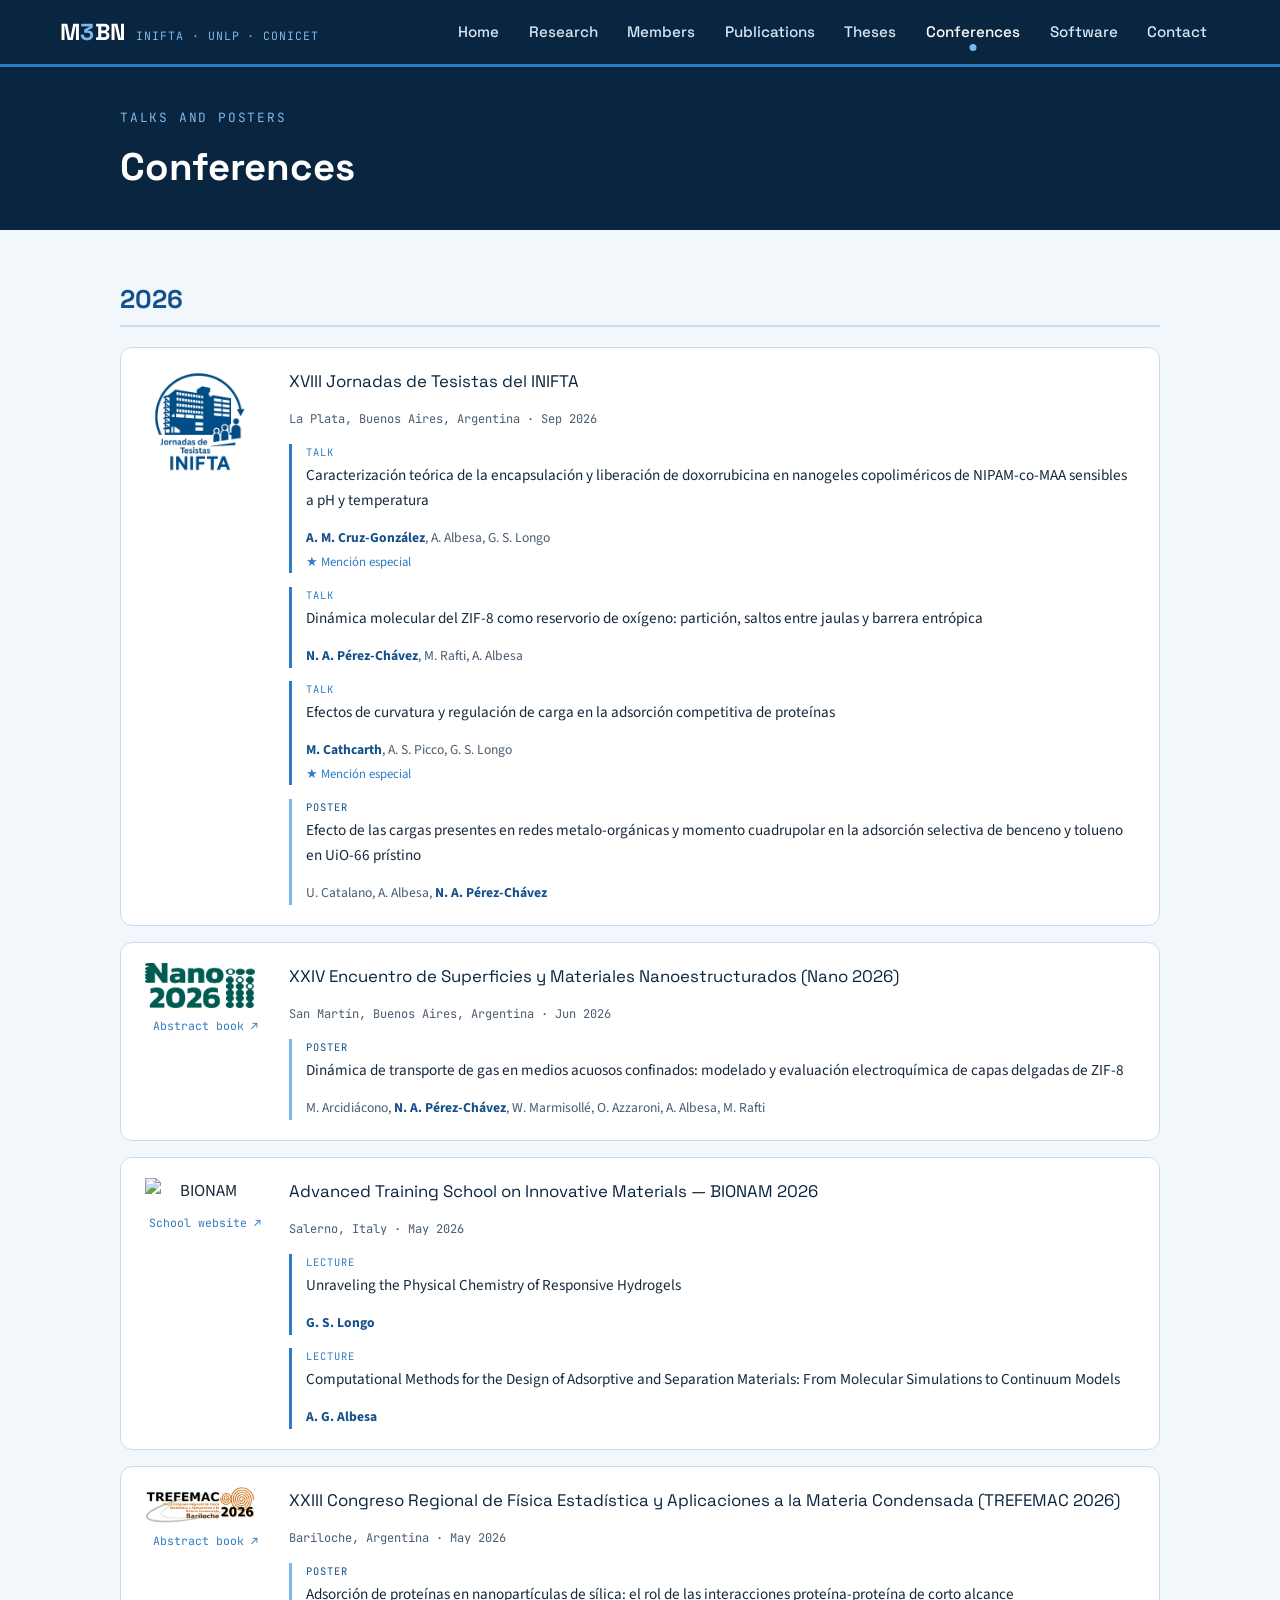
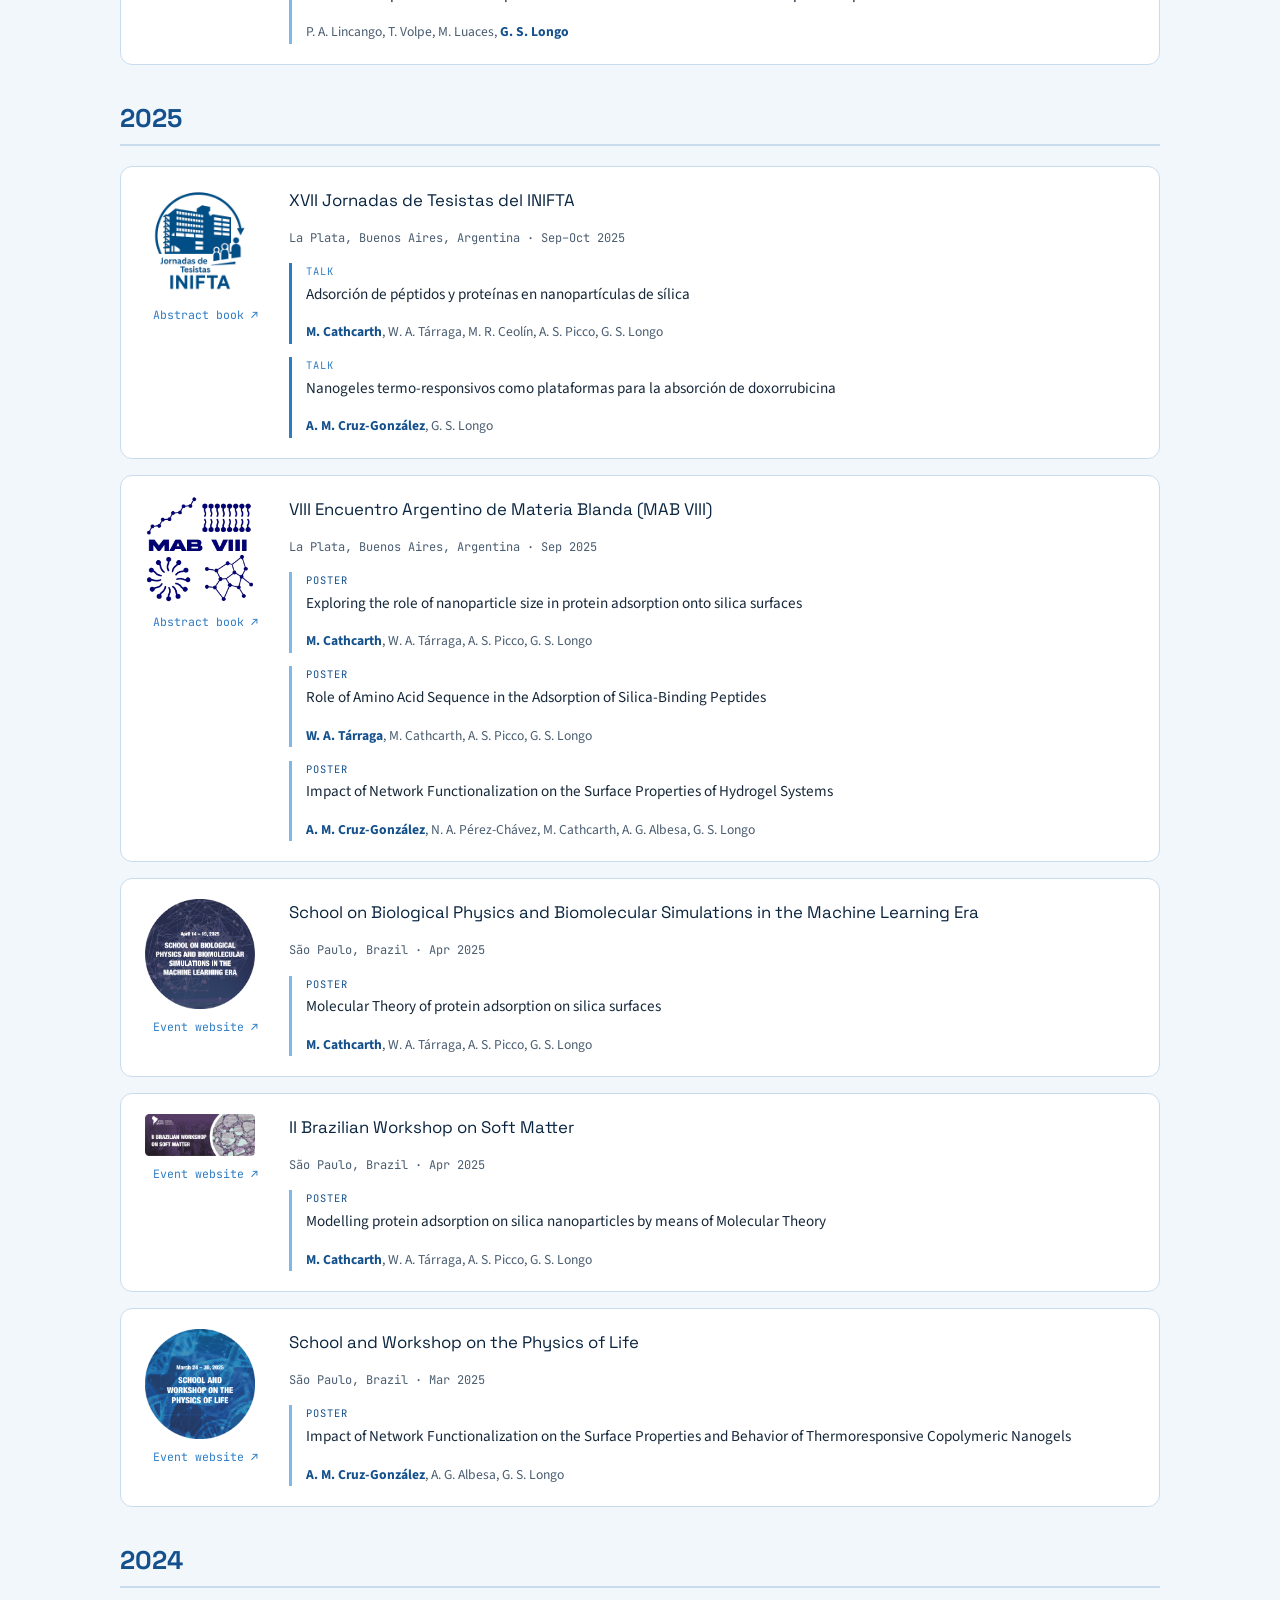
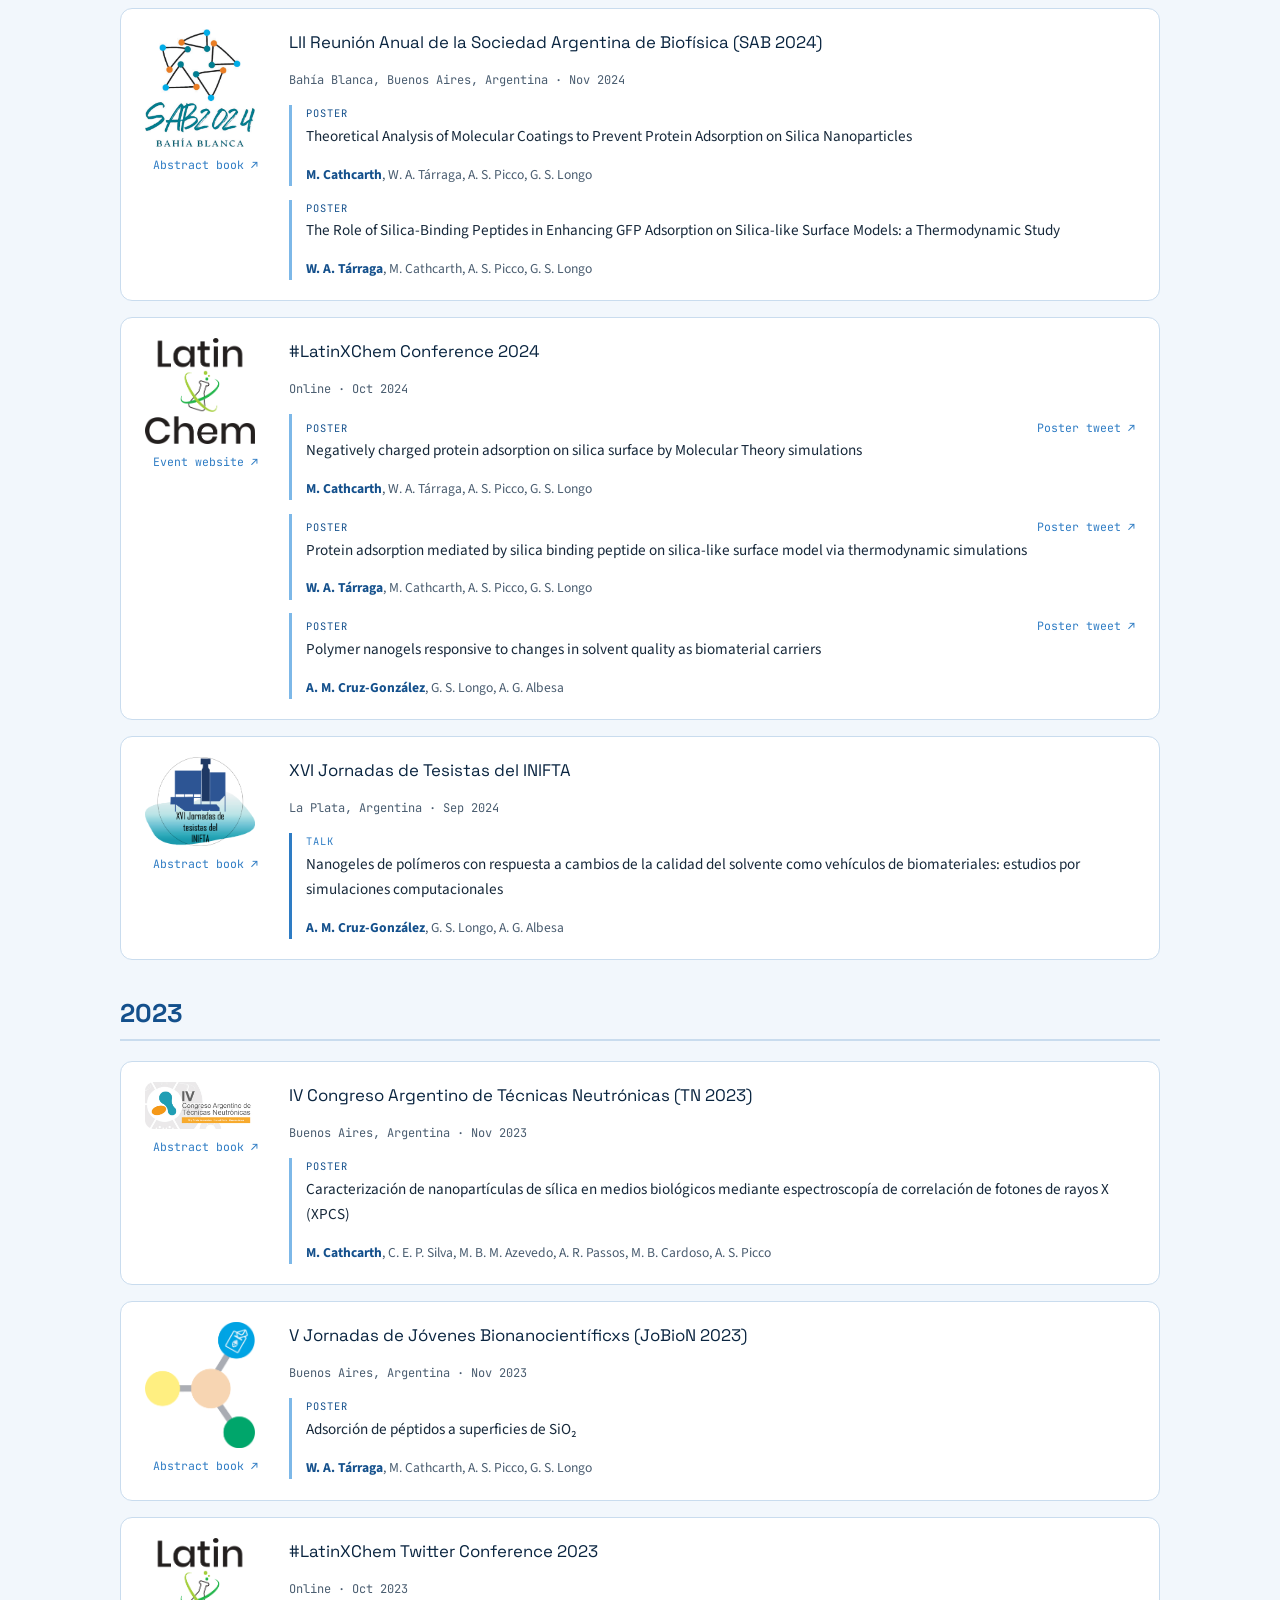
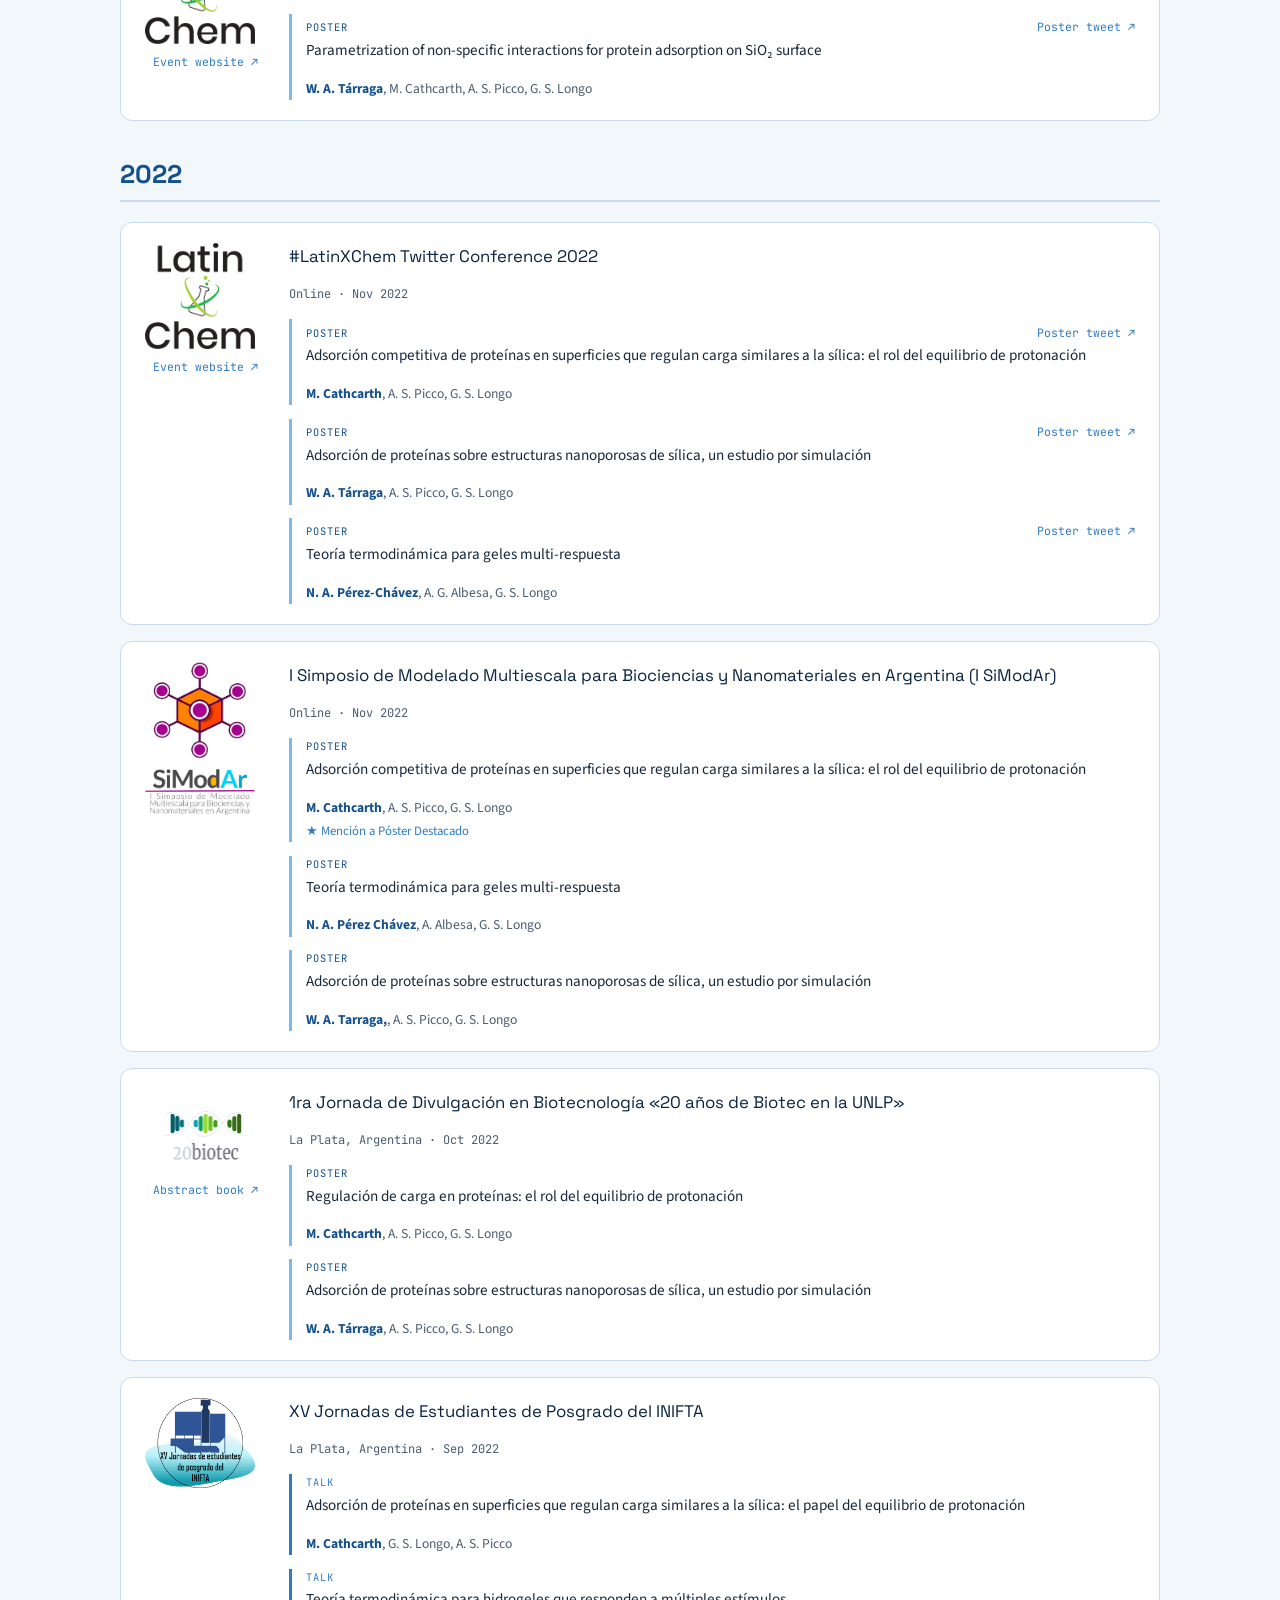
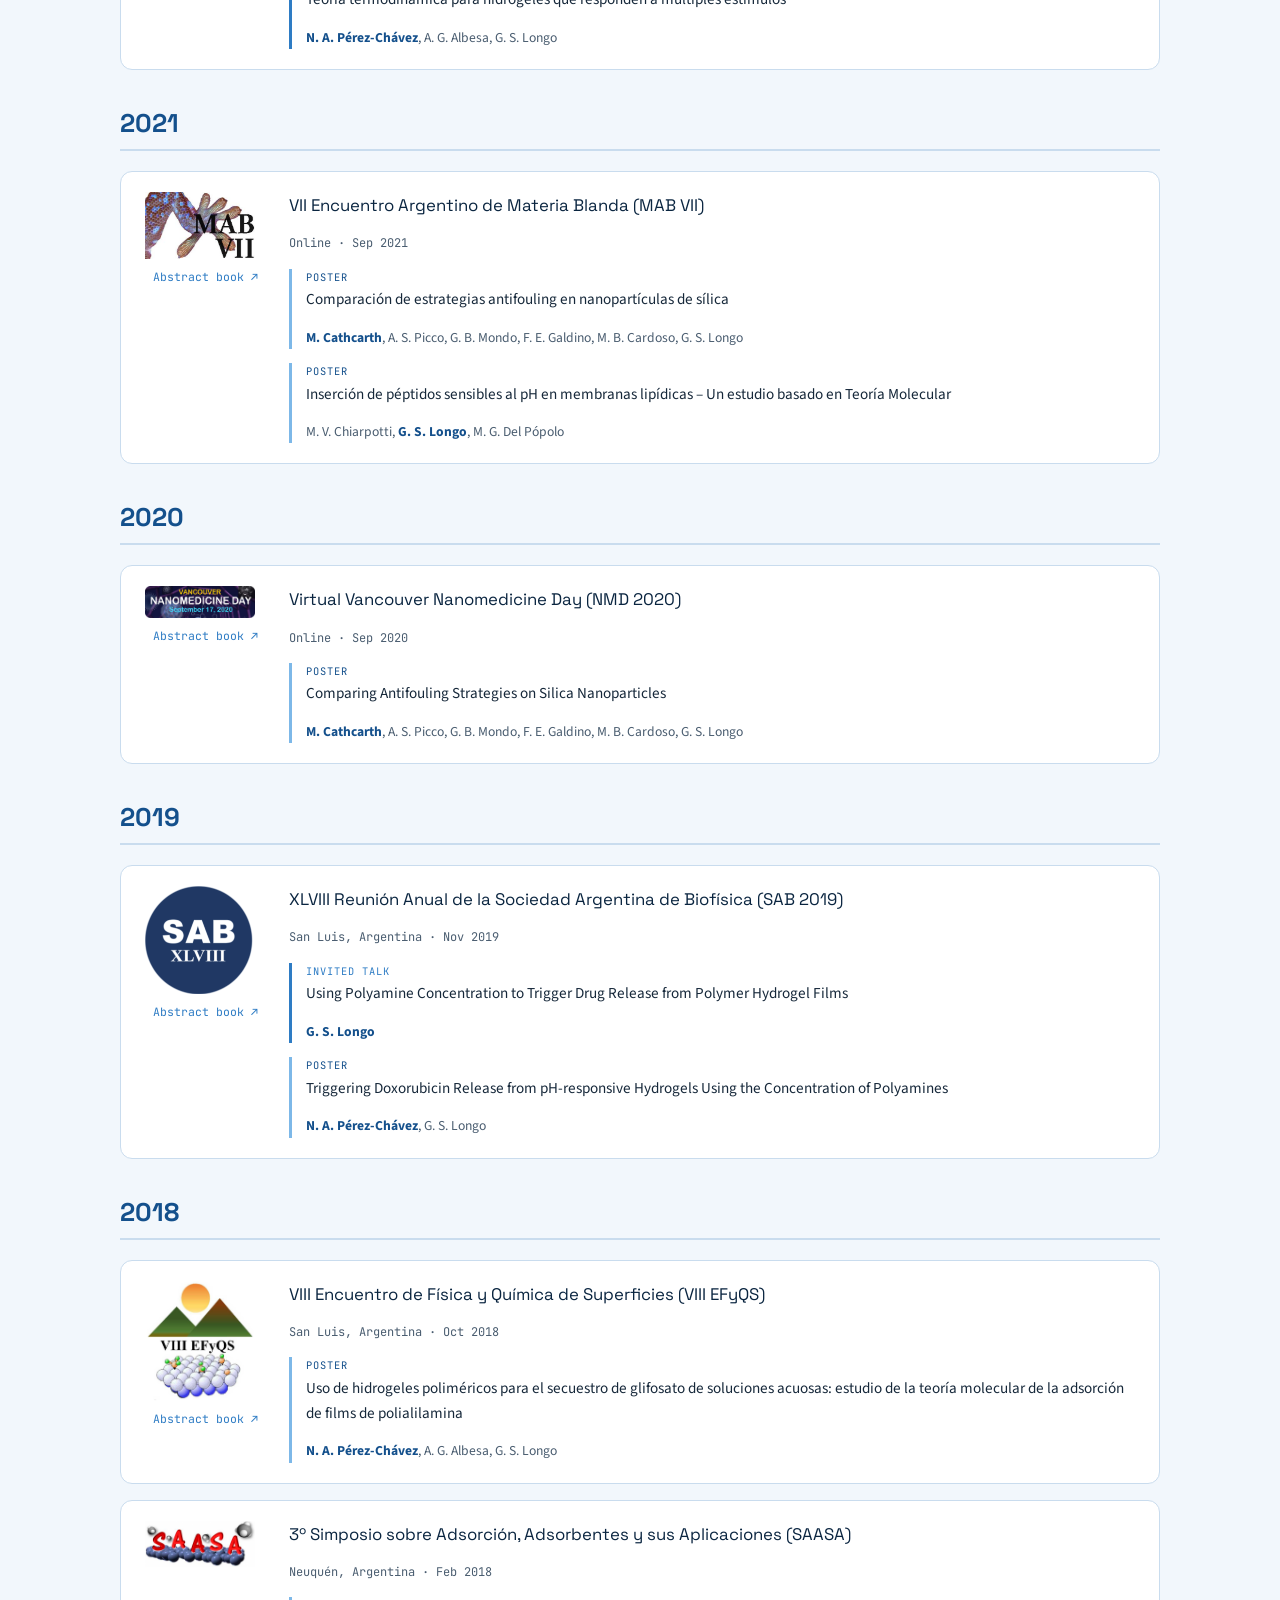
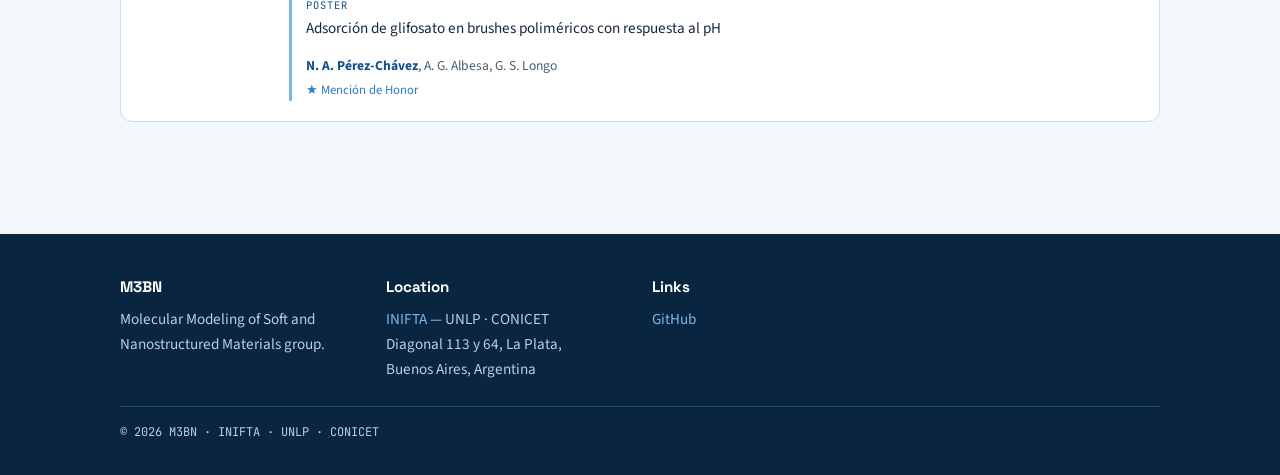
==== commit 28ff2db8: "Update conferences.html" ====
--- a/conferences.html
+++ b/conferences.html
@@ -85,7 +85,7 @@
             <div class="pres-top"><span class="kind">TALK</span></div>
             <p class="pres-title">Caracterización teórica de la encapsulación y liberación de doxorrubicina en nanogeles copoliméricos de NIPAM-co-MAA sensibles a pH y temperatura</p>
             <p class="pres-authors"><strong>A. M. Cruz-González</strong>, A. Albesa, G. S. Longo</p>
-            <p class="award">★ Mención</p>
+            <p class="award">★ Mención especial</p>
           </div>
           <!-- Talk 2: Pérez-Chávez -->
           <div class="pres">
@@ -98,7 +98,7 @@
             <div class="pres-top"><span class="kind">TALK</span></div>
             <p class="pres-title">Efectos de curvatura y regulación de carga en la adsorción competitiva de proteínas</p>
             <p class="pres-authors"><strong>M. Cathcarth</strong>, A. S. Picco, G. S. Longo</p>
-            <p class="award">★ Mención</p>
+            <p class="award">★ Mención especial</p>
           </div>
           <!-- Poster: Catalano, Albesa, Pérez-Chávez -->
           <div class="pres poster">
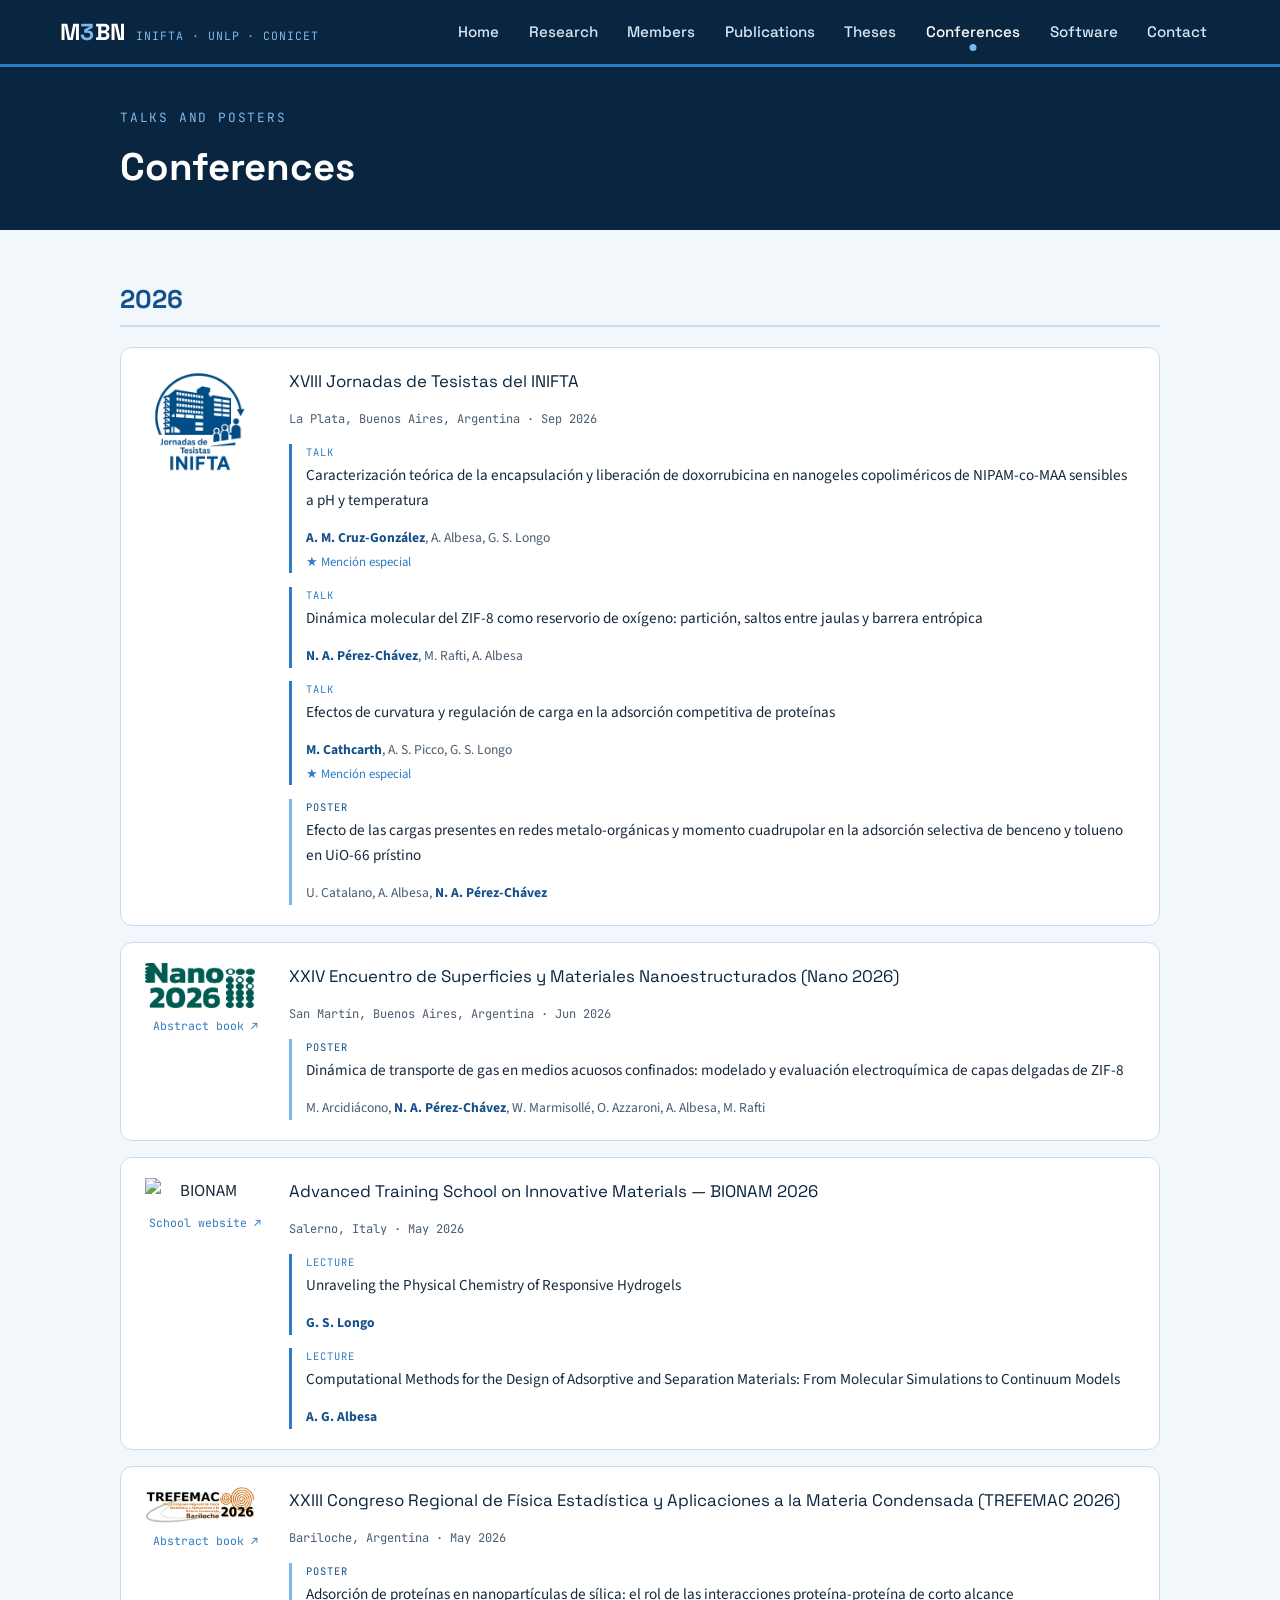
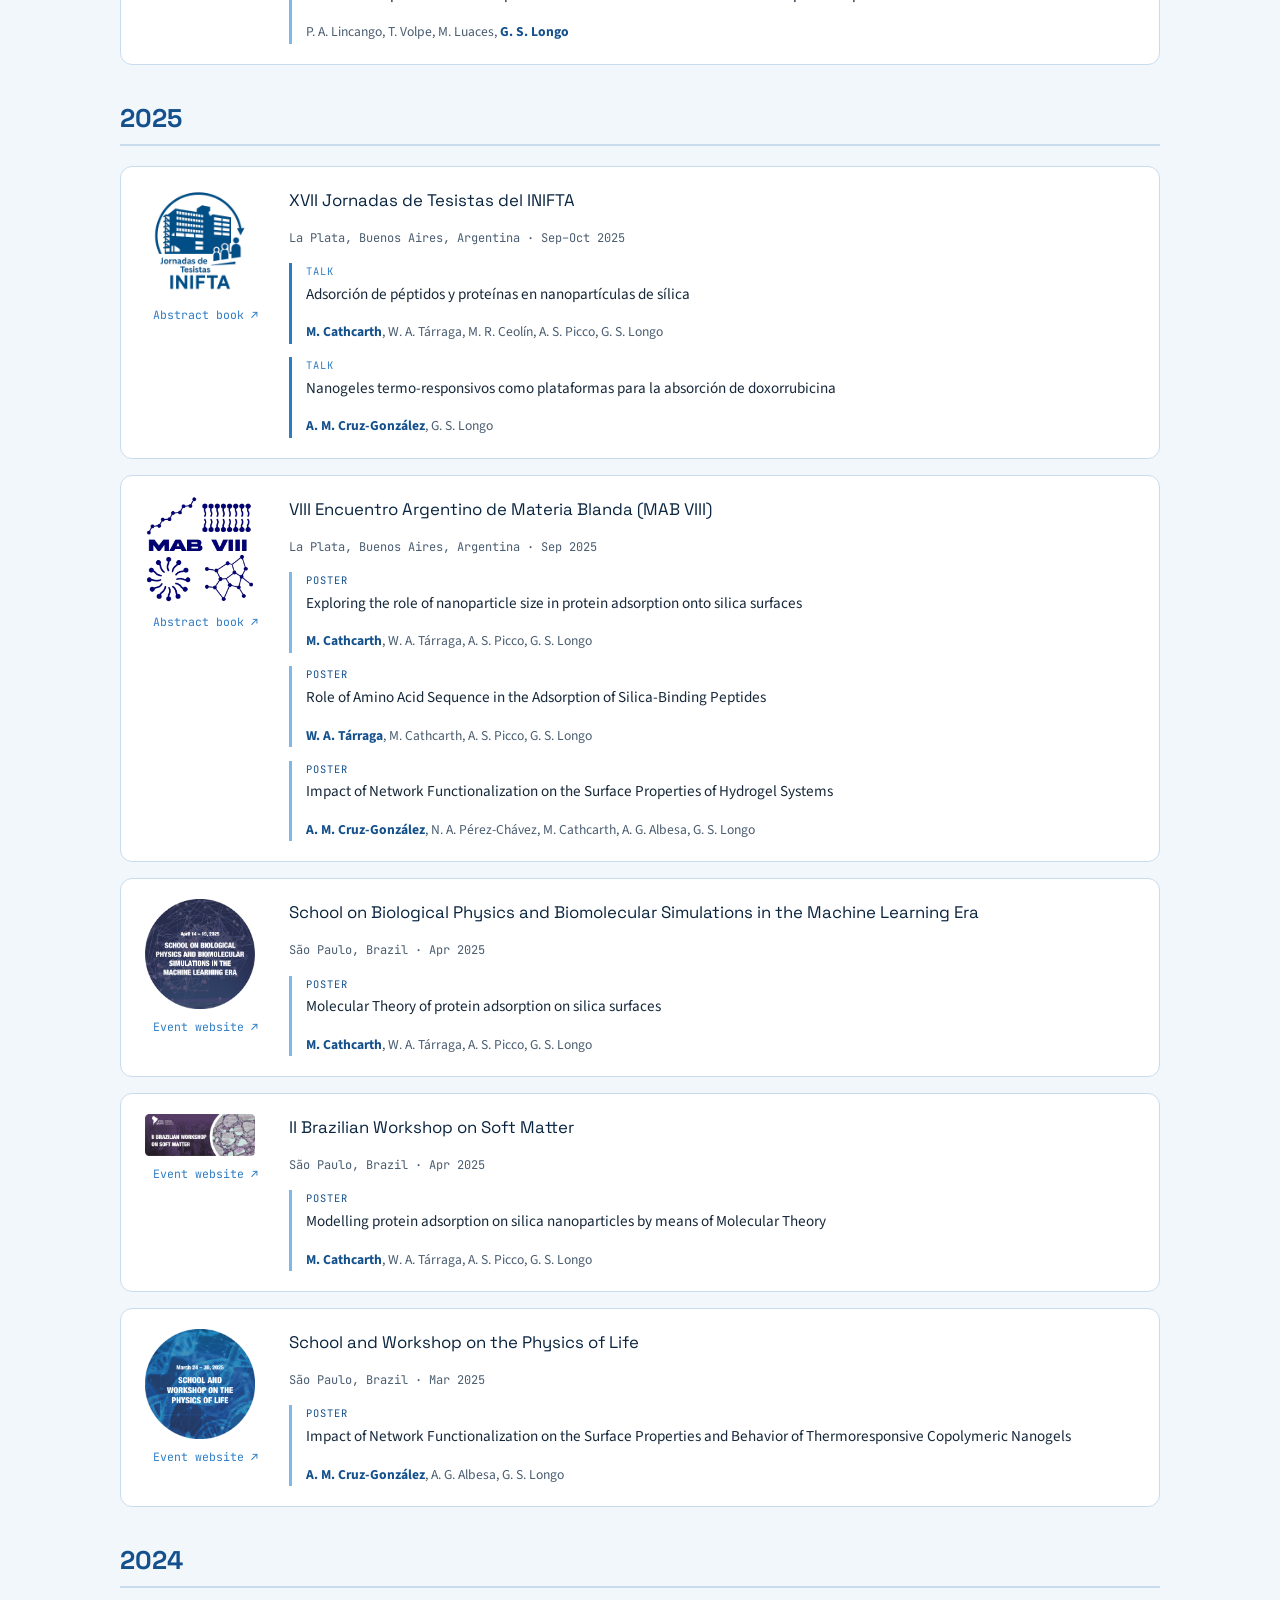
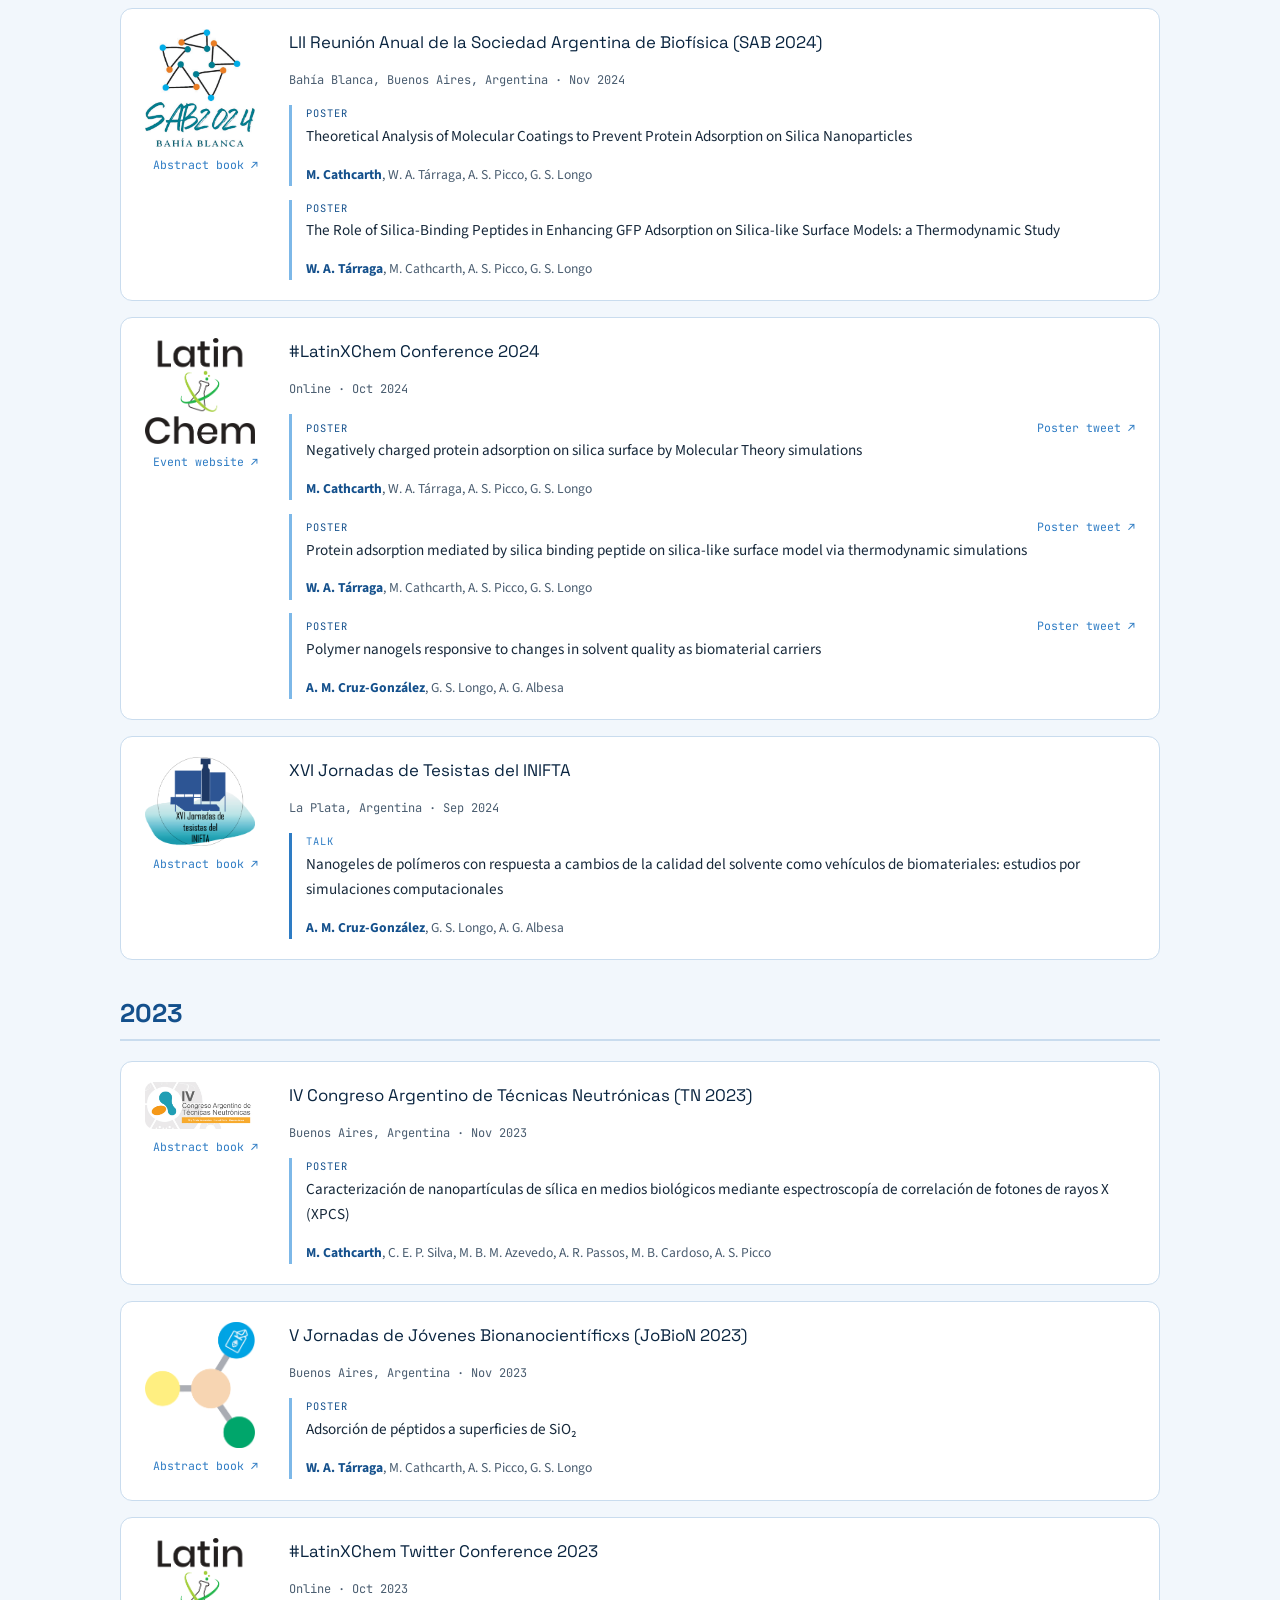
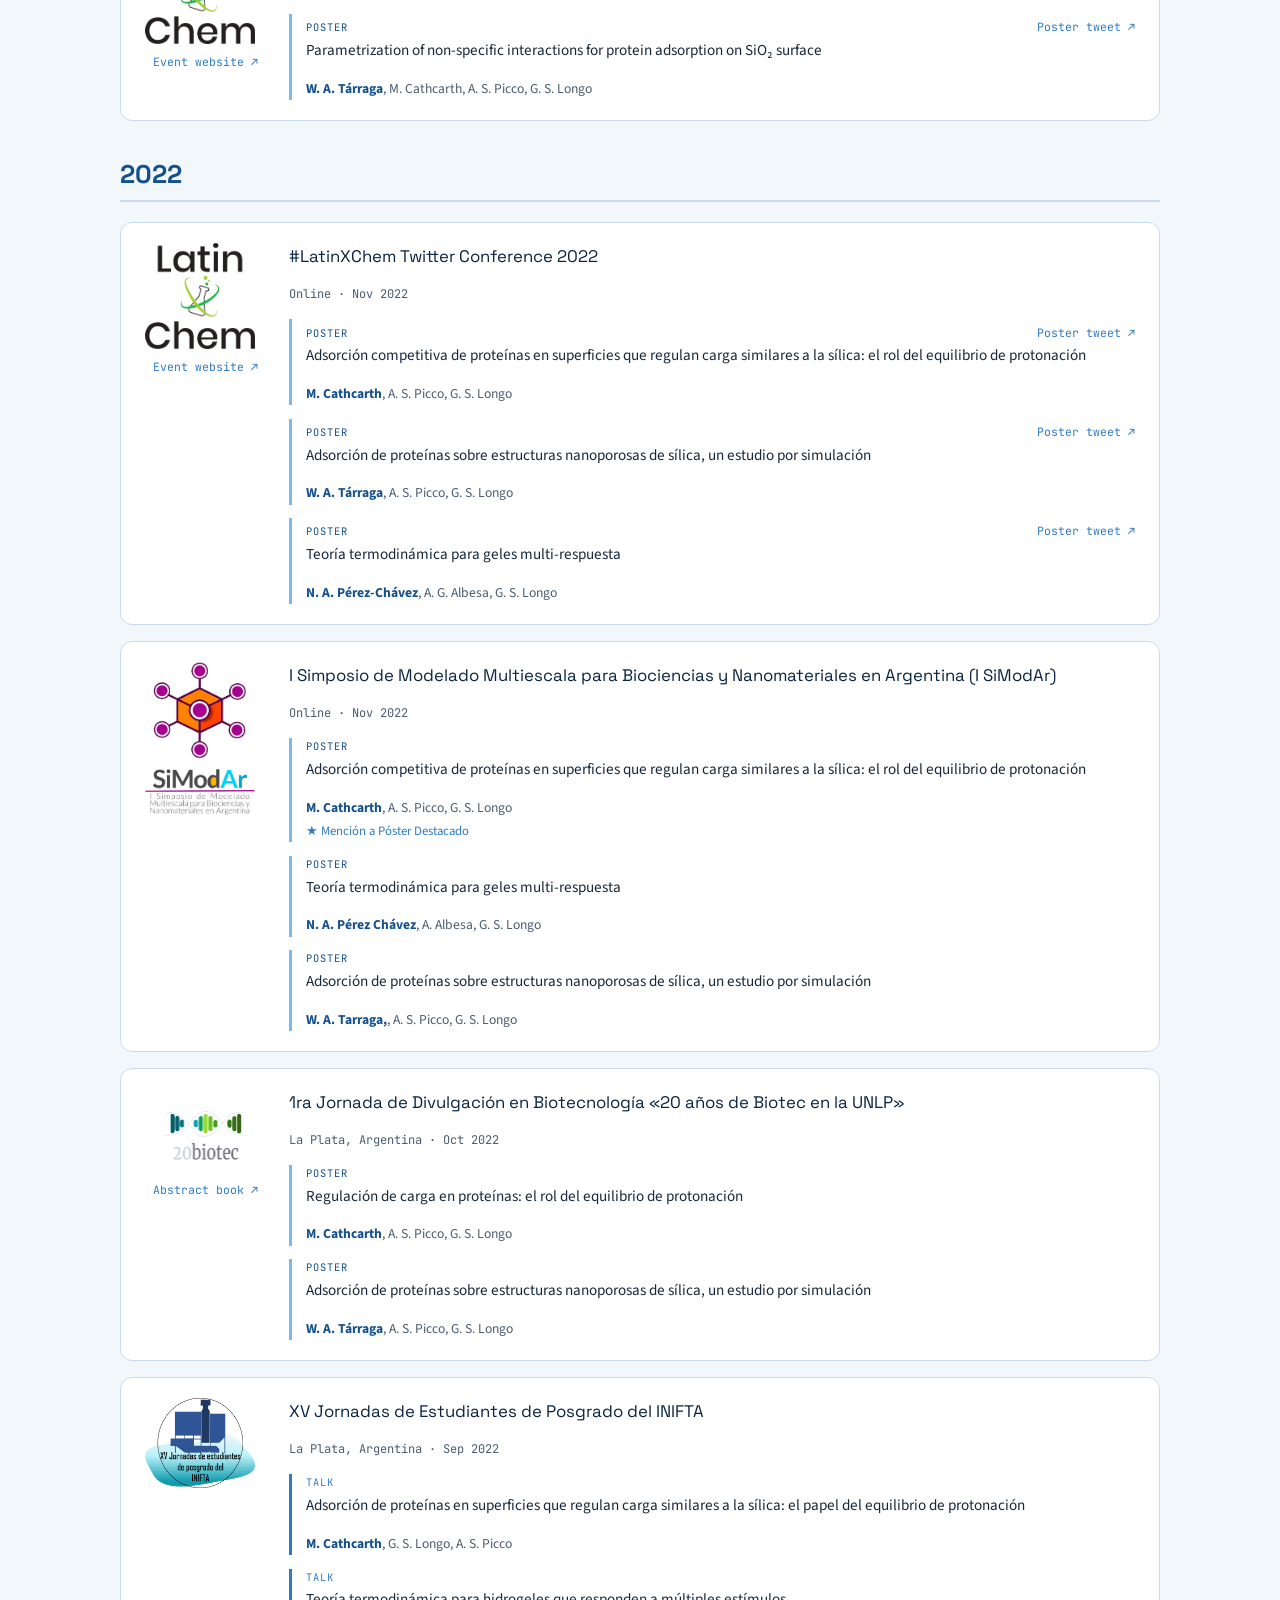
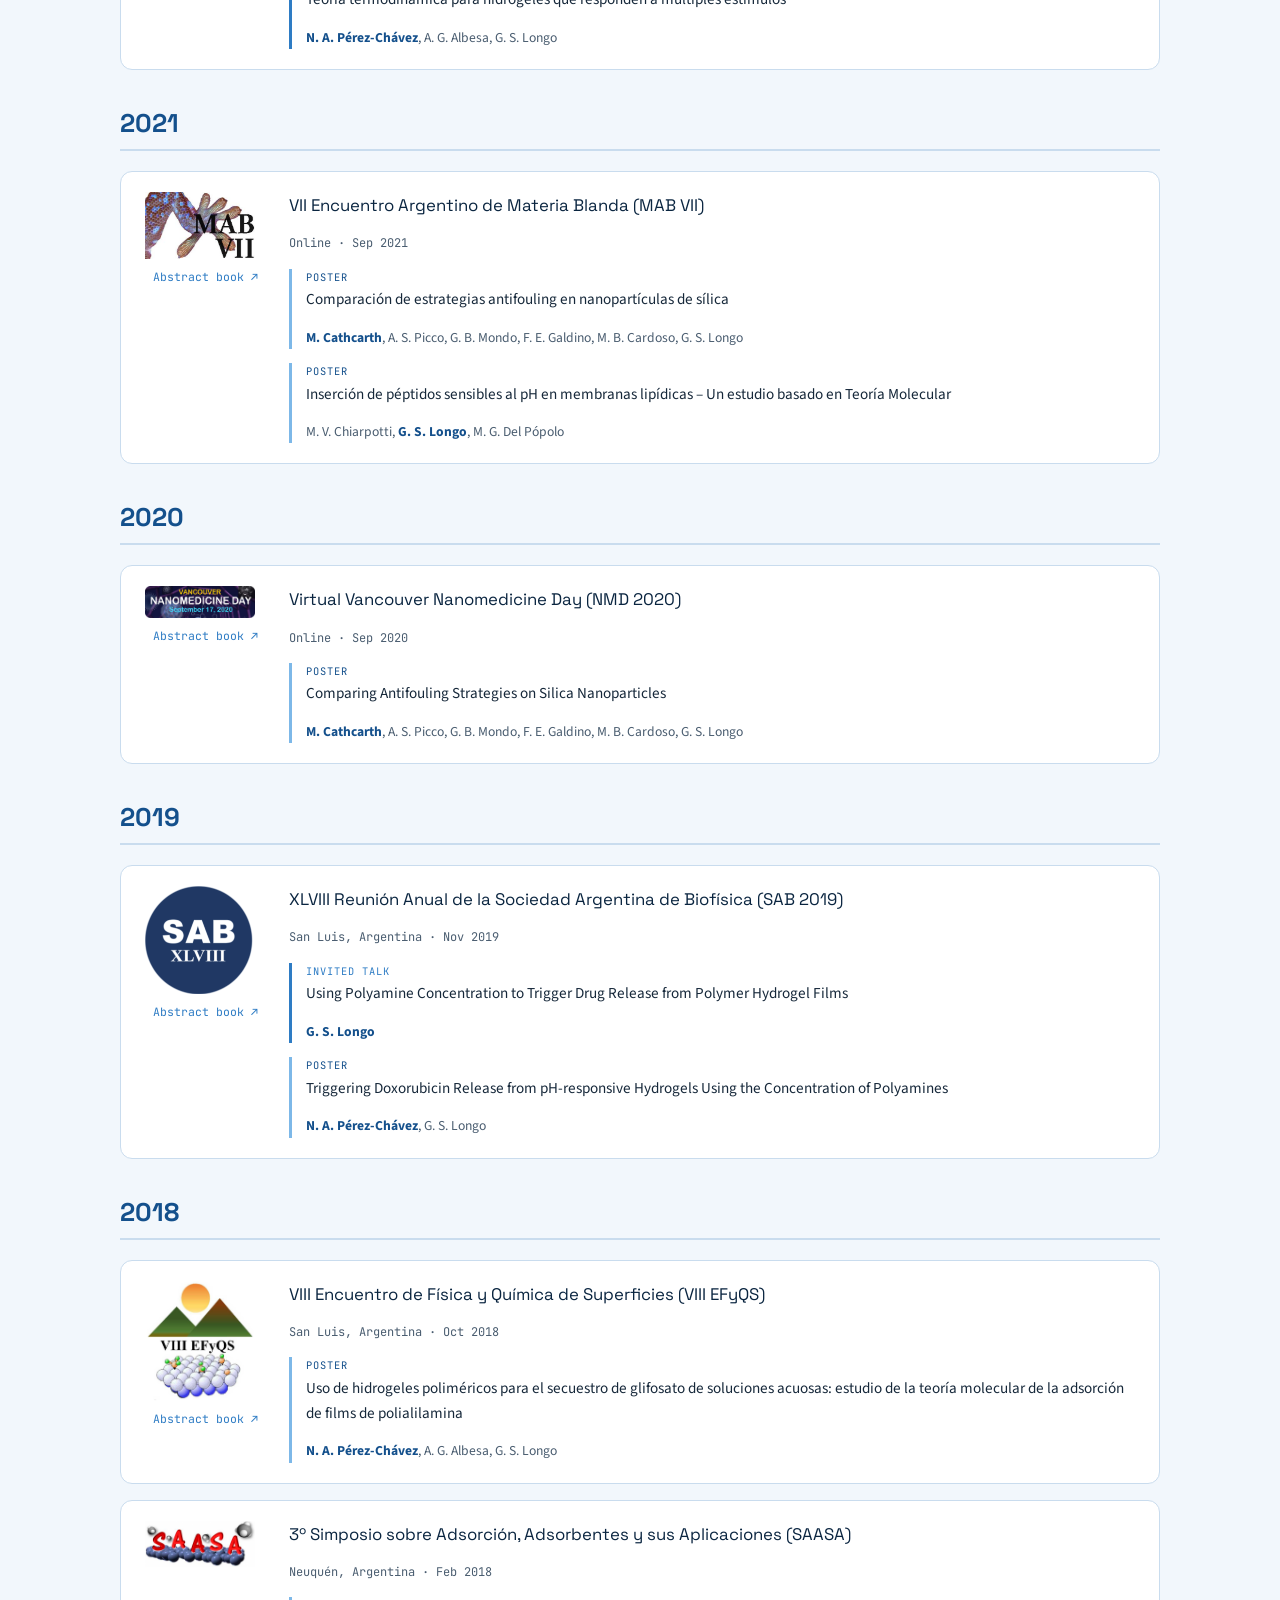
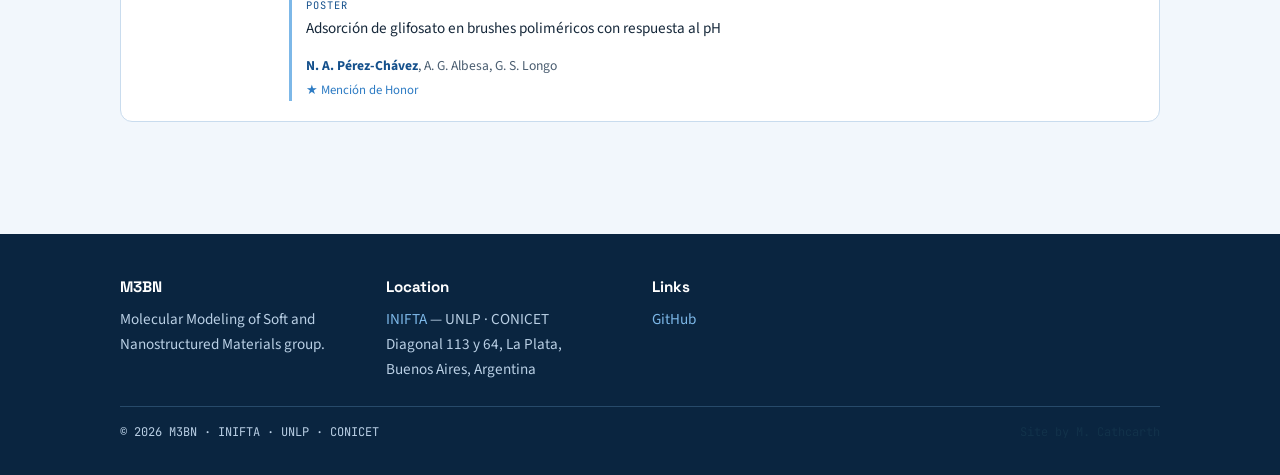
==== commit 72327e52: "Update conferences.html" ====
--- a/conferences.html
+++ b/conferences.html
@@ -661,7 +661,11 @@
           <a href="https://twitter.com/softmatterlab">X</a> -->
         </p>
       </div>
-      <p class="legal">© 2026 M3BN · INIFTA · UNLP · CONICET</p>
+      <!-- <p class="legal">© 2026 M3BN · INIFTA · UNLP · CONICET</p> -->
+      <p class="legal" style="display:flex; justify-content:space-between; flex-wrap:wrap; gap:0.5rem;">
+        <span>© 2026 M3BN · INIFTA · UNLP · CONICET</span>
+        <span style="color:#12324a;">Site by M. Cathcarth</span>
+      </p>
     </div>
   </footer>
 
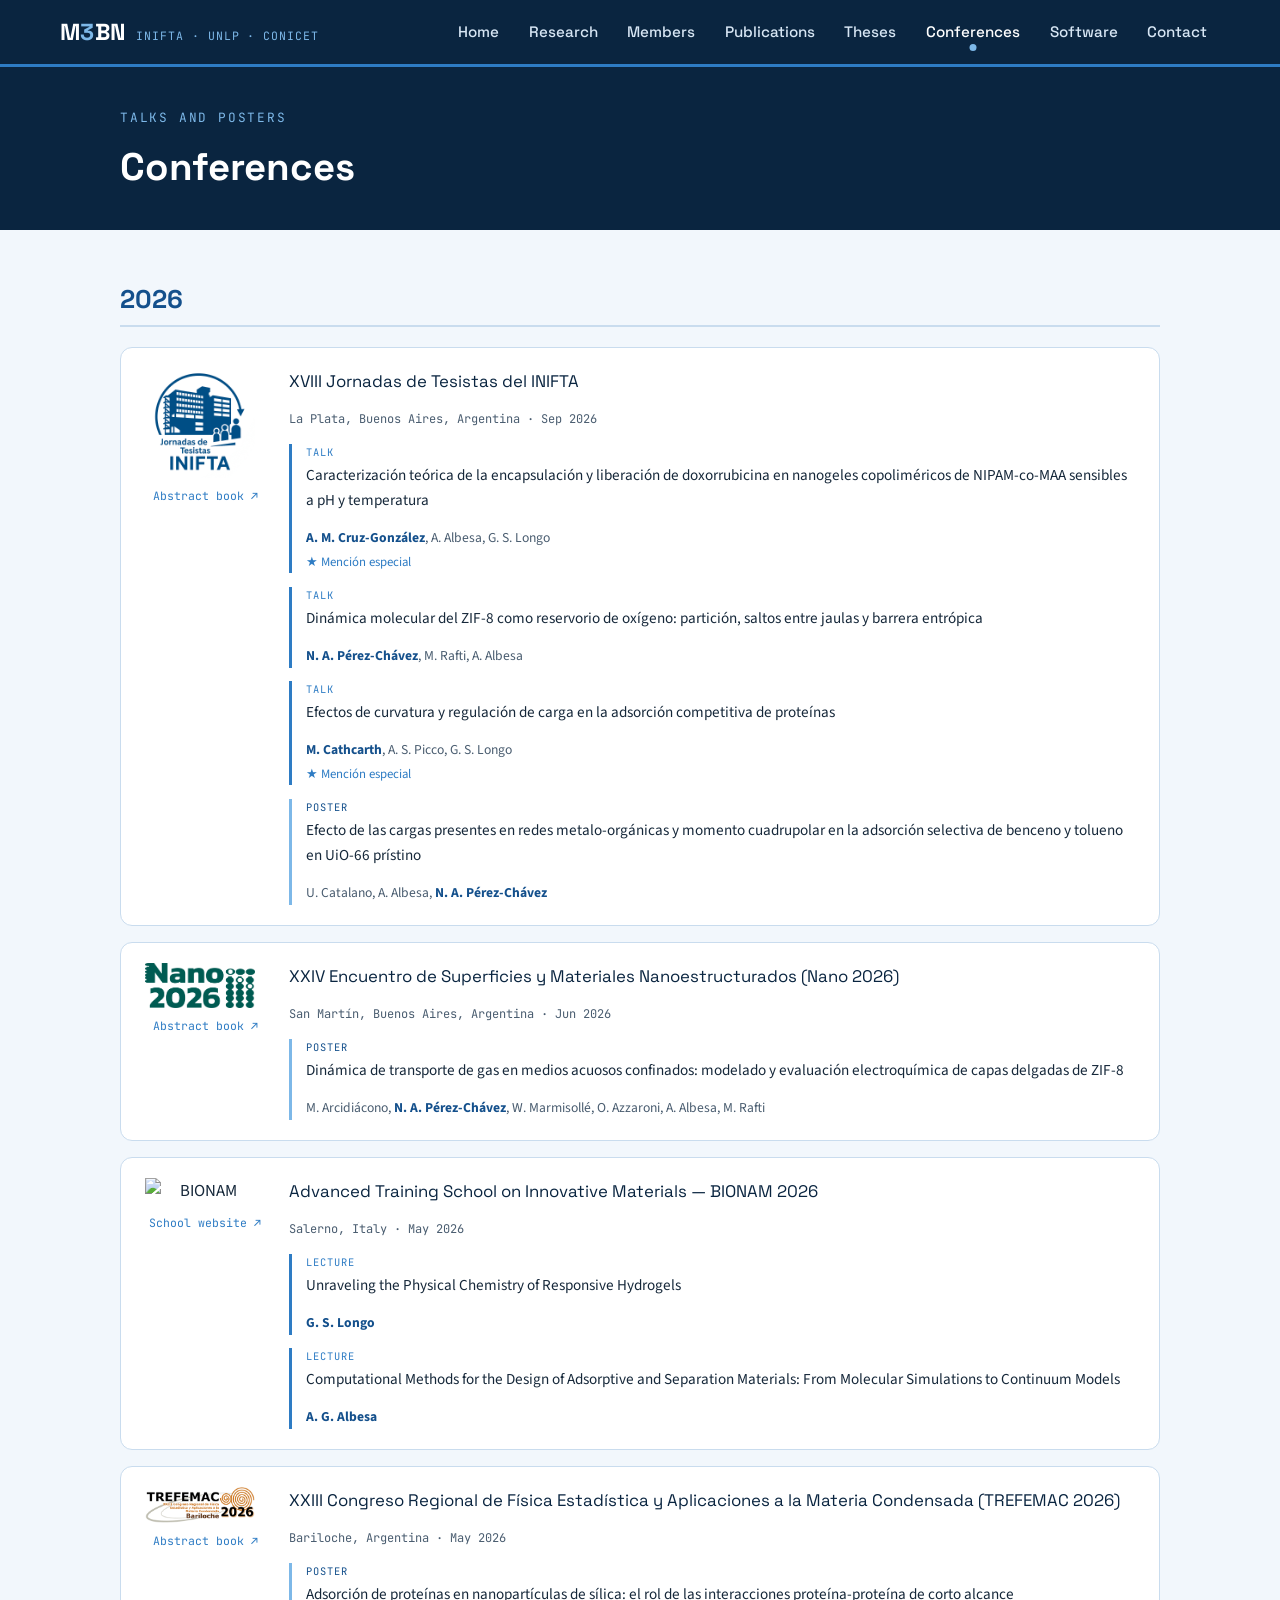
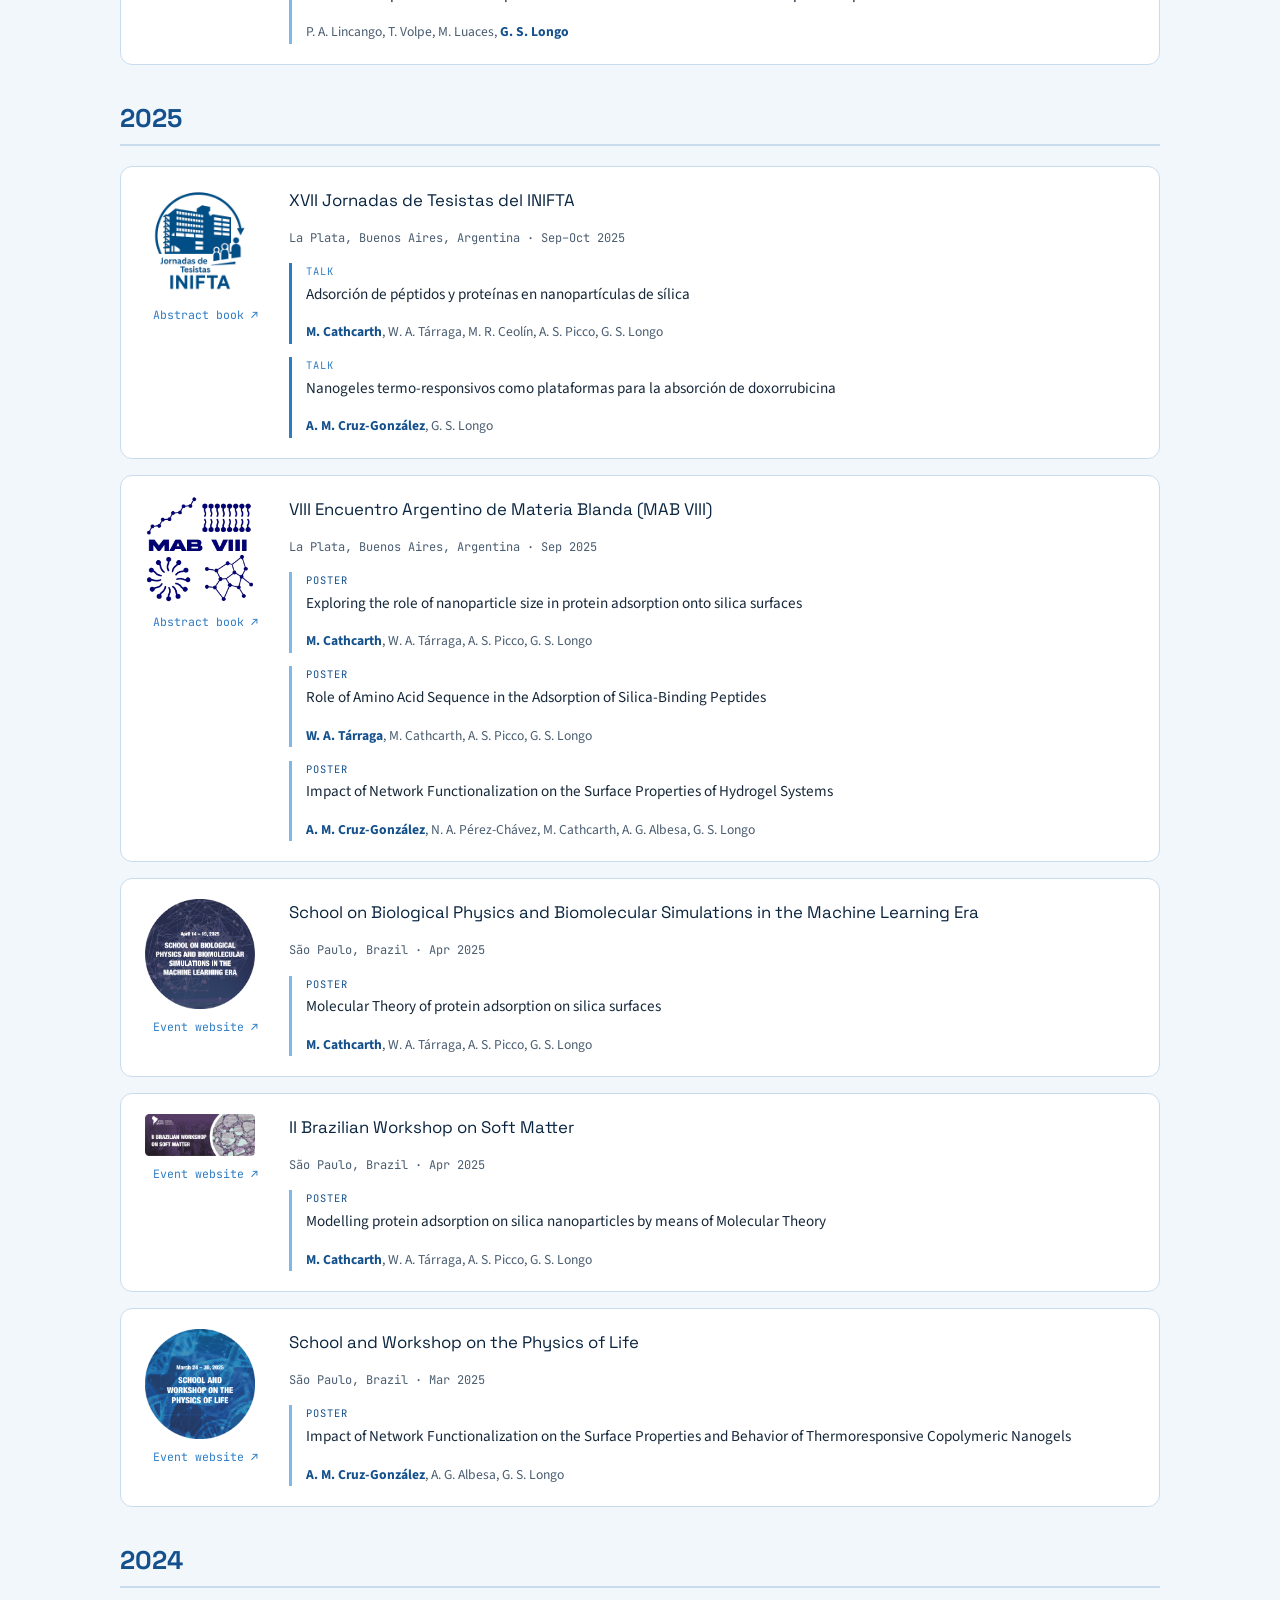
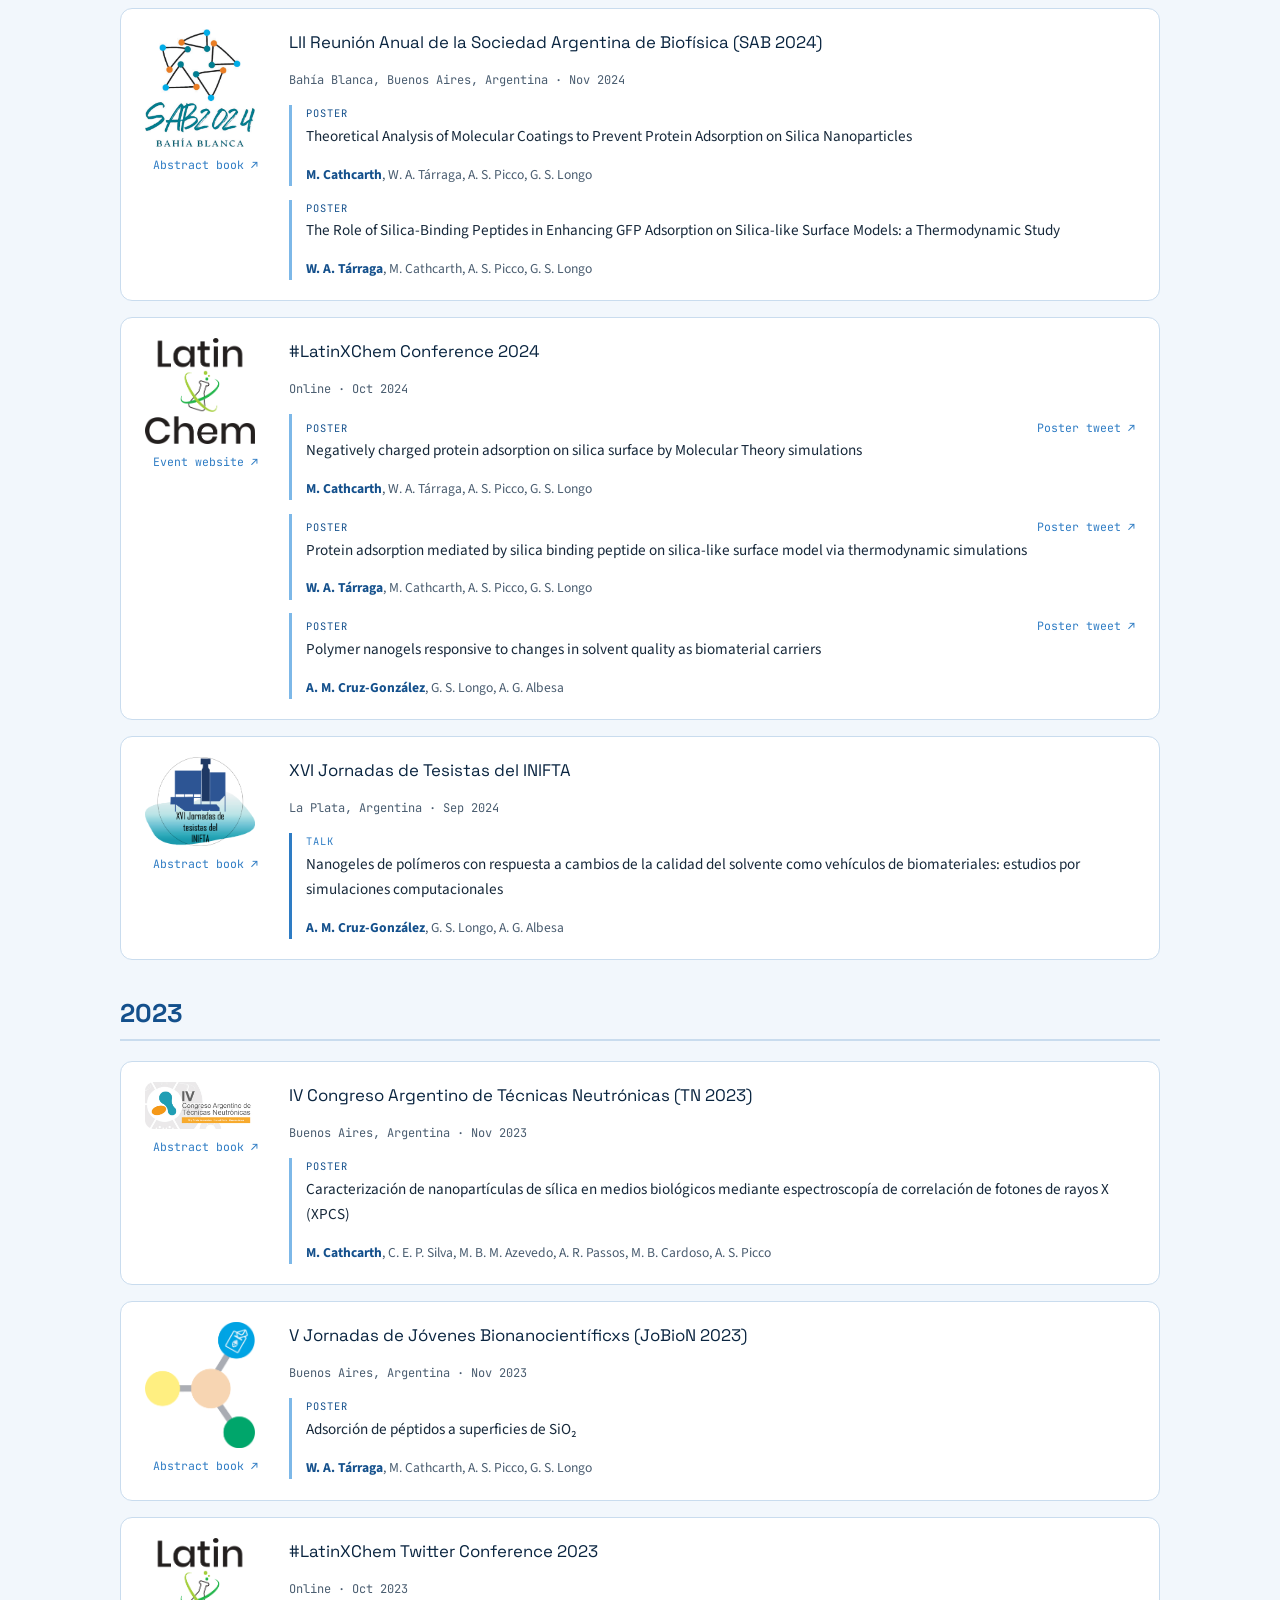
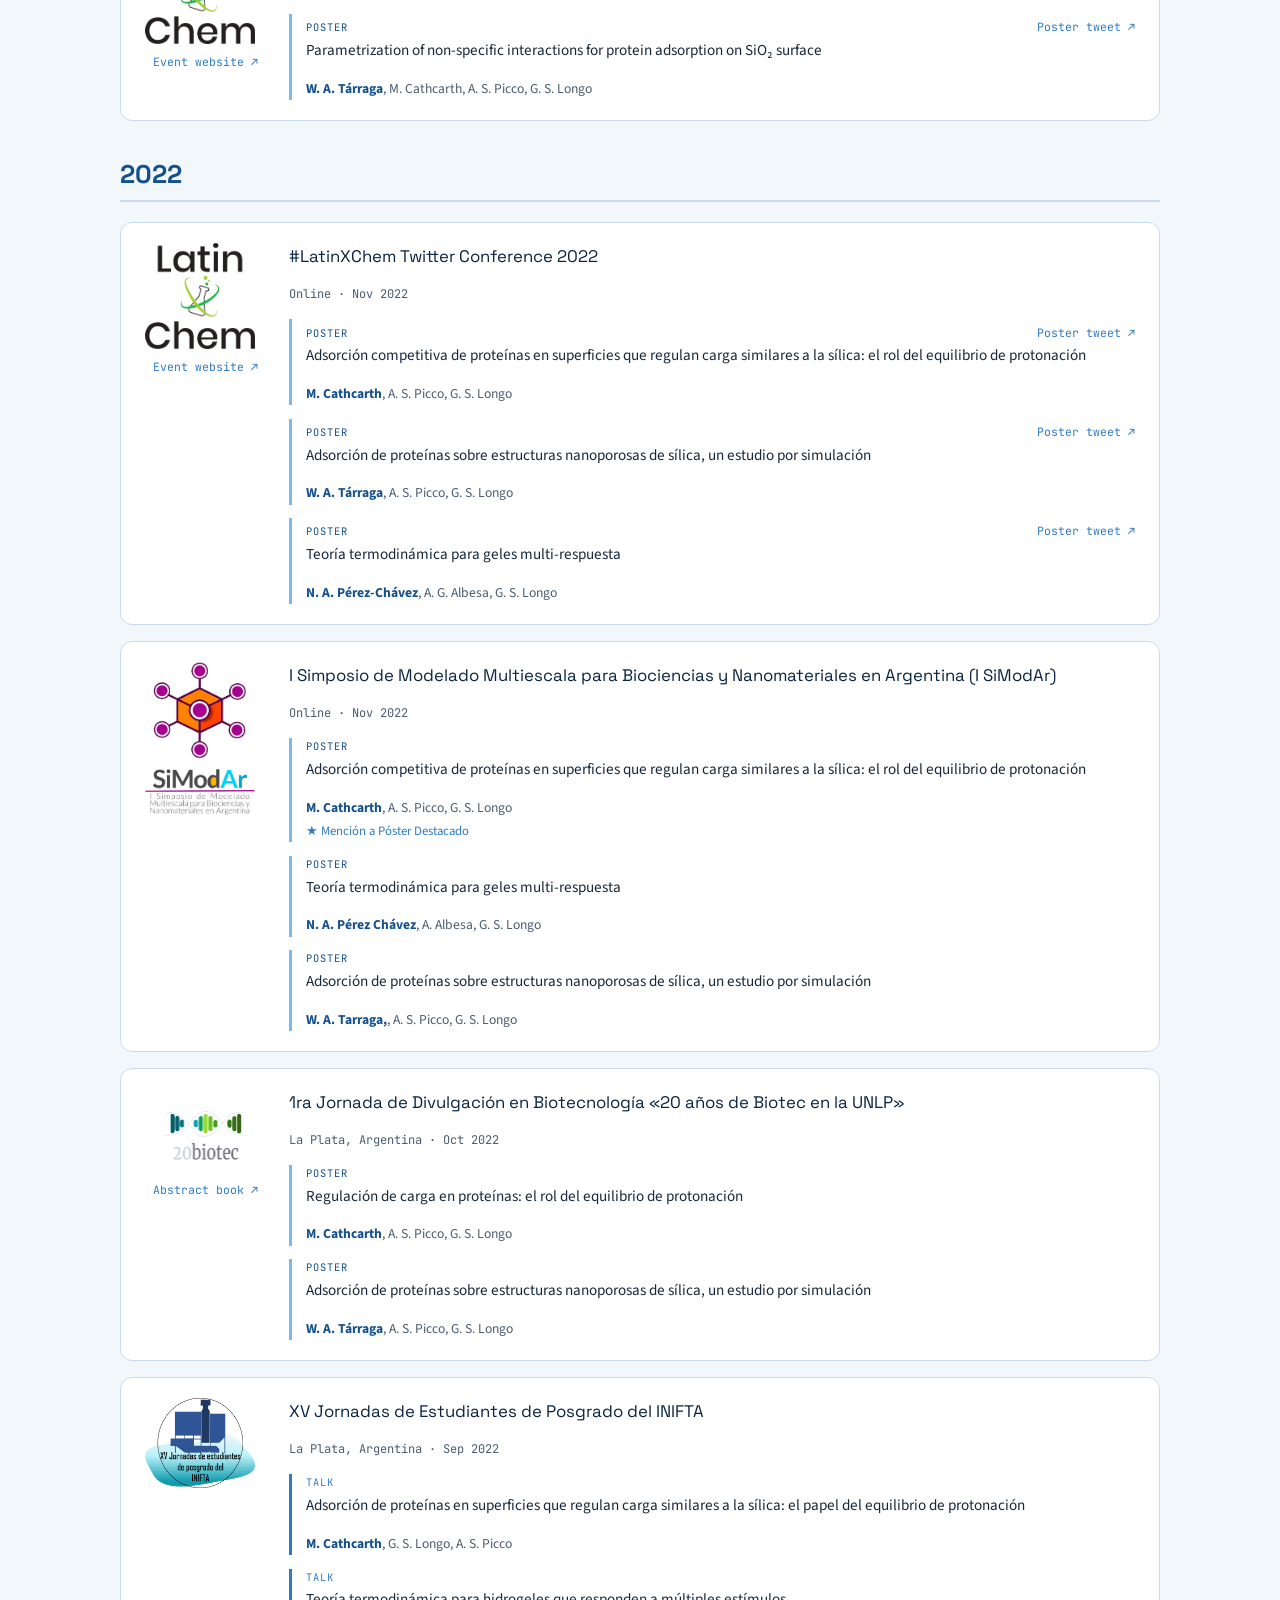
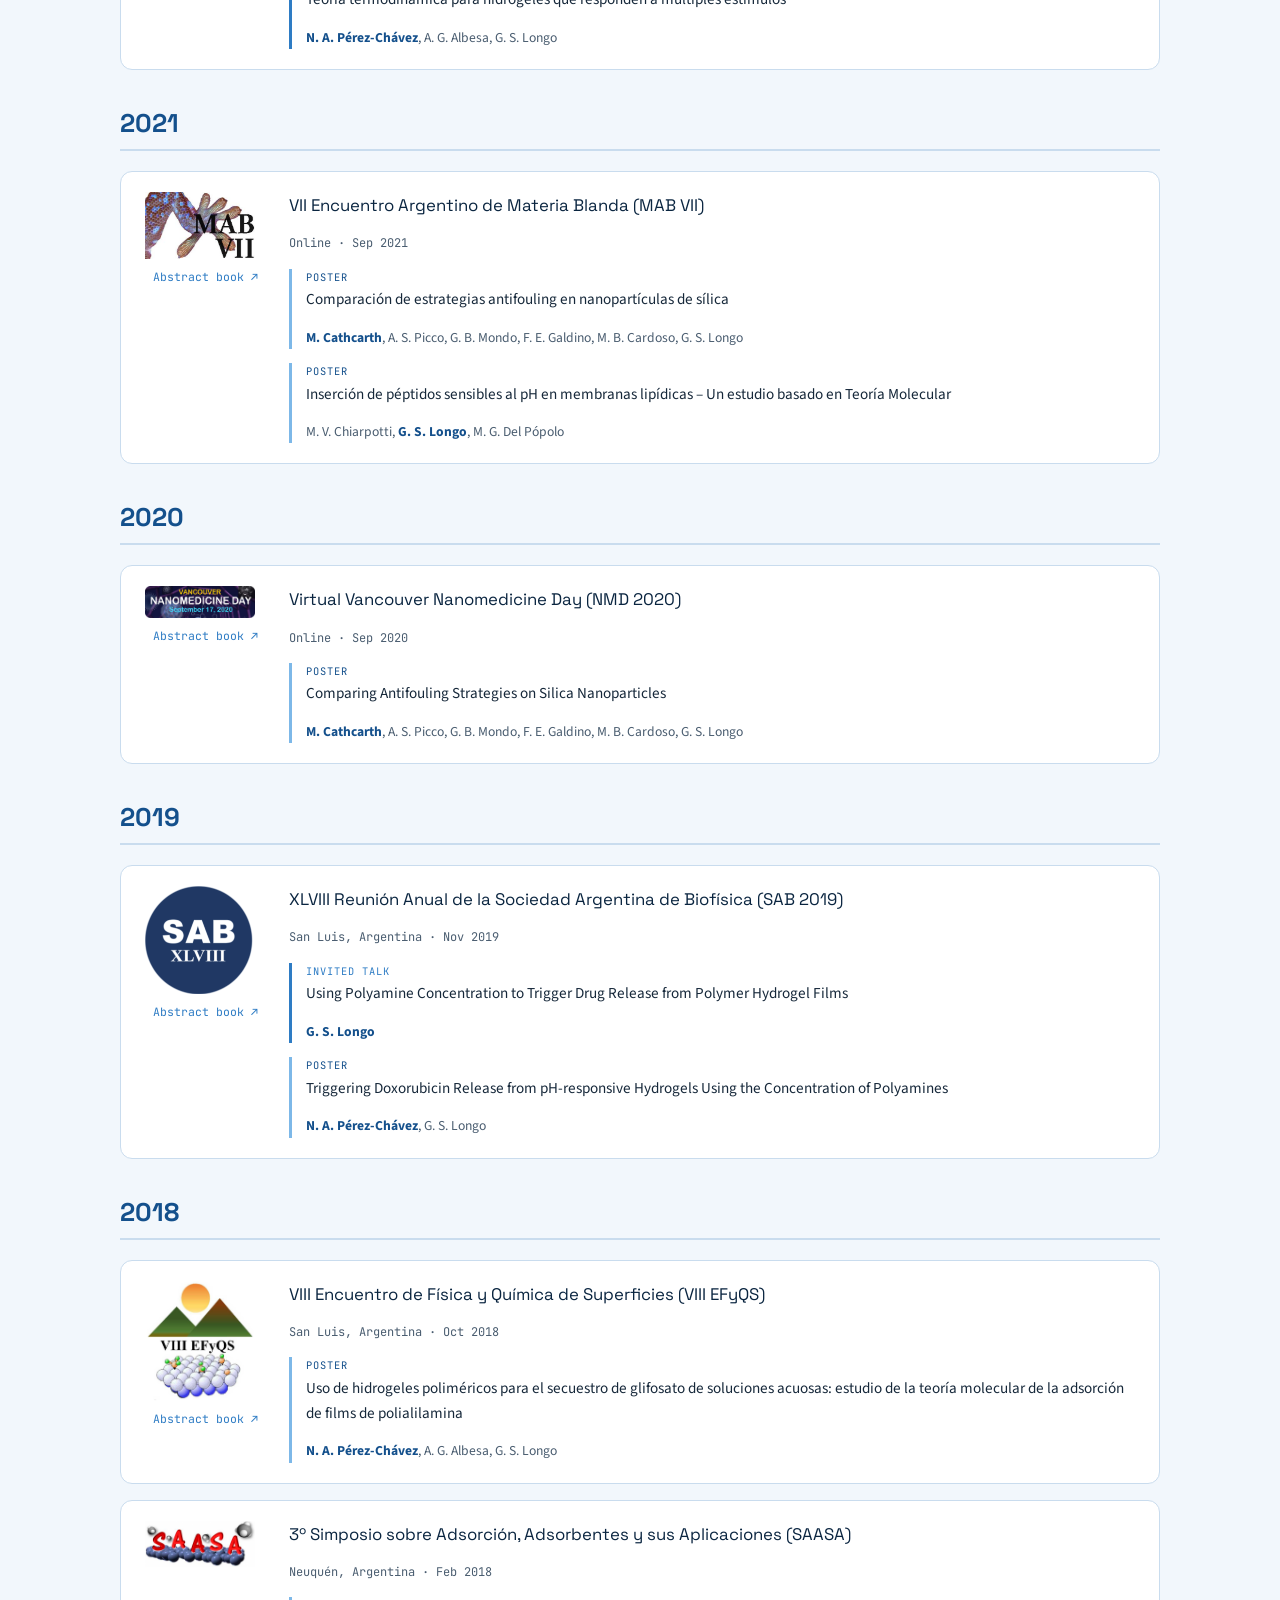
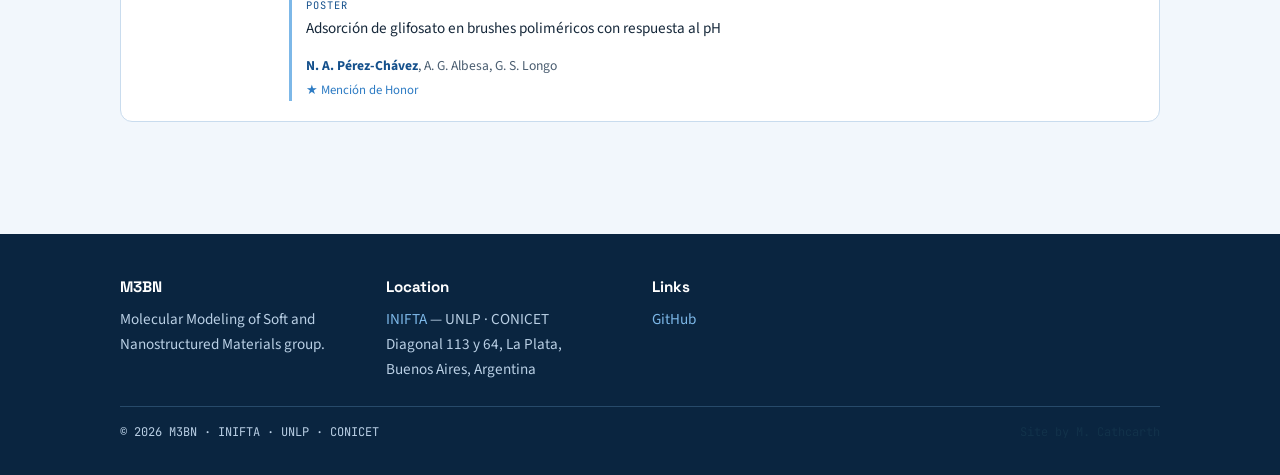
==== commit a849de50: "Update conferences.html" ====
--- a/conferences.html
+++ b/conferences.html
@@ -75,7 +75,7 @@
       <div class="venue-card">
         <div class="venue-logo">
           <img src="assets/img/venues/jornadas-inifta-2025.png" alt="XVIII Jornadas de Tesistas INIFTA logo">
-          <!--<a href="http://sedici.unlp.edu.ar/handle/10915/190329">Abstract book ↗</a> -->
+          <a href="https://sedici.unlp.edu.ar/handle/10915/199998">Abstract book ↗</a>
         </div>
         <div>
           <p class="venue-name">XVIII Jornadas de Tesistas del INIFTA</p>
--- a/assets/css/style.css
+++ b/assets/css/style.css
@@ -641,3 +641,30 @@
 .resume-toggle:hover {
   text-decoration: underline;
 }
+
+/* Hidden elements must stay hidden even when they have a display rule */
+[hidden] { display: none !important; }
+
+/* Notice shown only when publications are filtered by research line */
+.filter-notice {
+  background: var(--panel-blue);
+  border-radius: var(--radius);
+  padding: 0.75rem 1.1rem;
+  margin-bottom: 1.5rem;
+  font-size: 0.95rem;
+}
+
+/* Research line cards that link to their publications */
+.card.line-card { position: relative; }
+.card .card-link {
+  display: inline-block;
+  margin-top: 0.75rem;
+  font-family: var(--f-mono);
+  font-size: 0.78rem;
+}
+/* Stretch the link over the whole card so it is all clickable */
+.card .card-link::after {
+  content: '';
+  position: absolute;
+  inset: 0;
+}
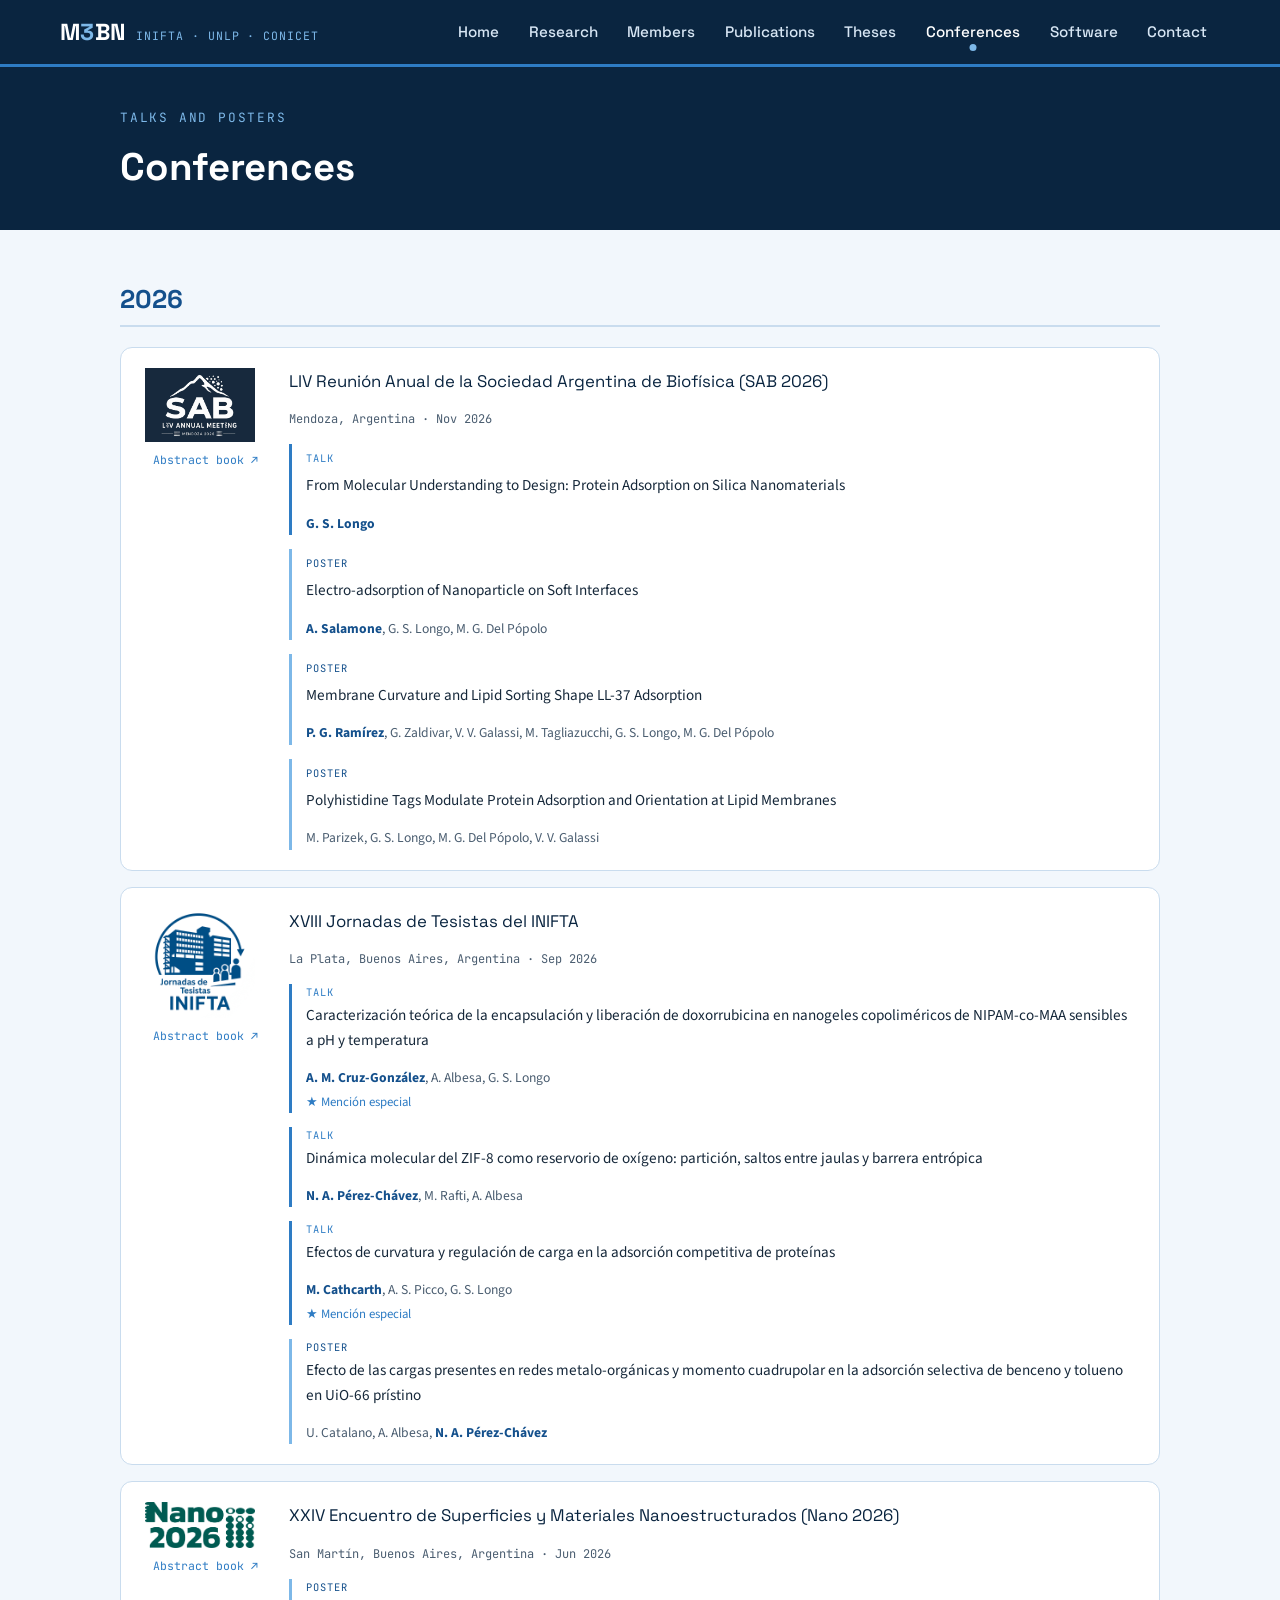
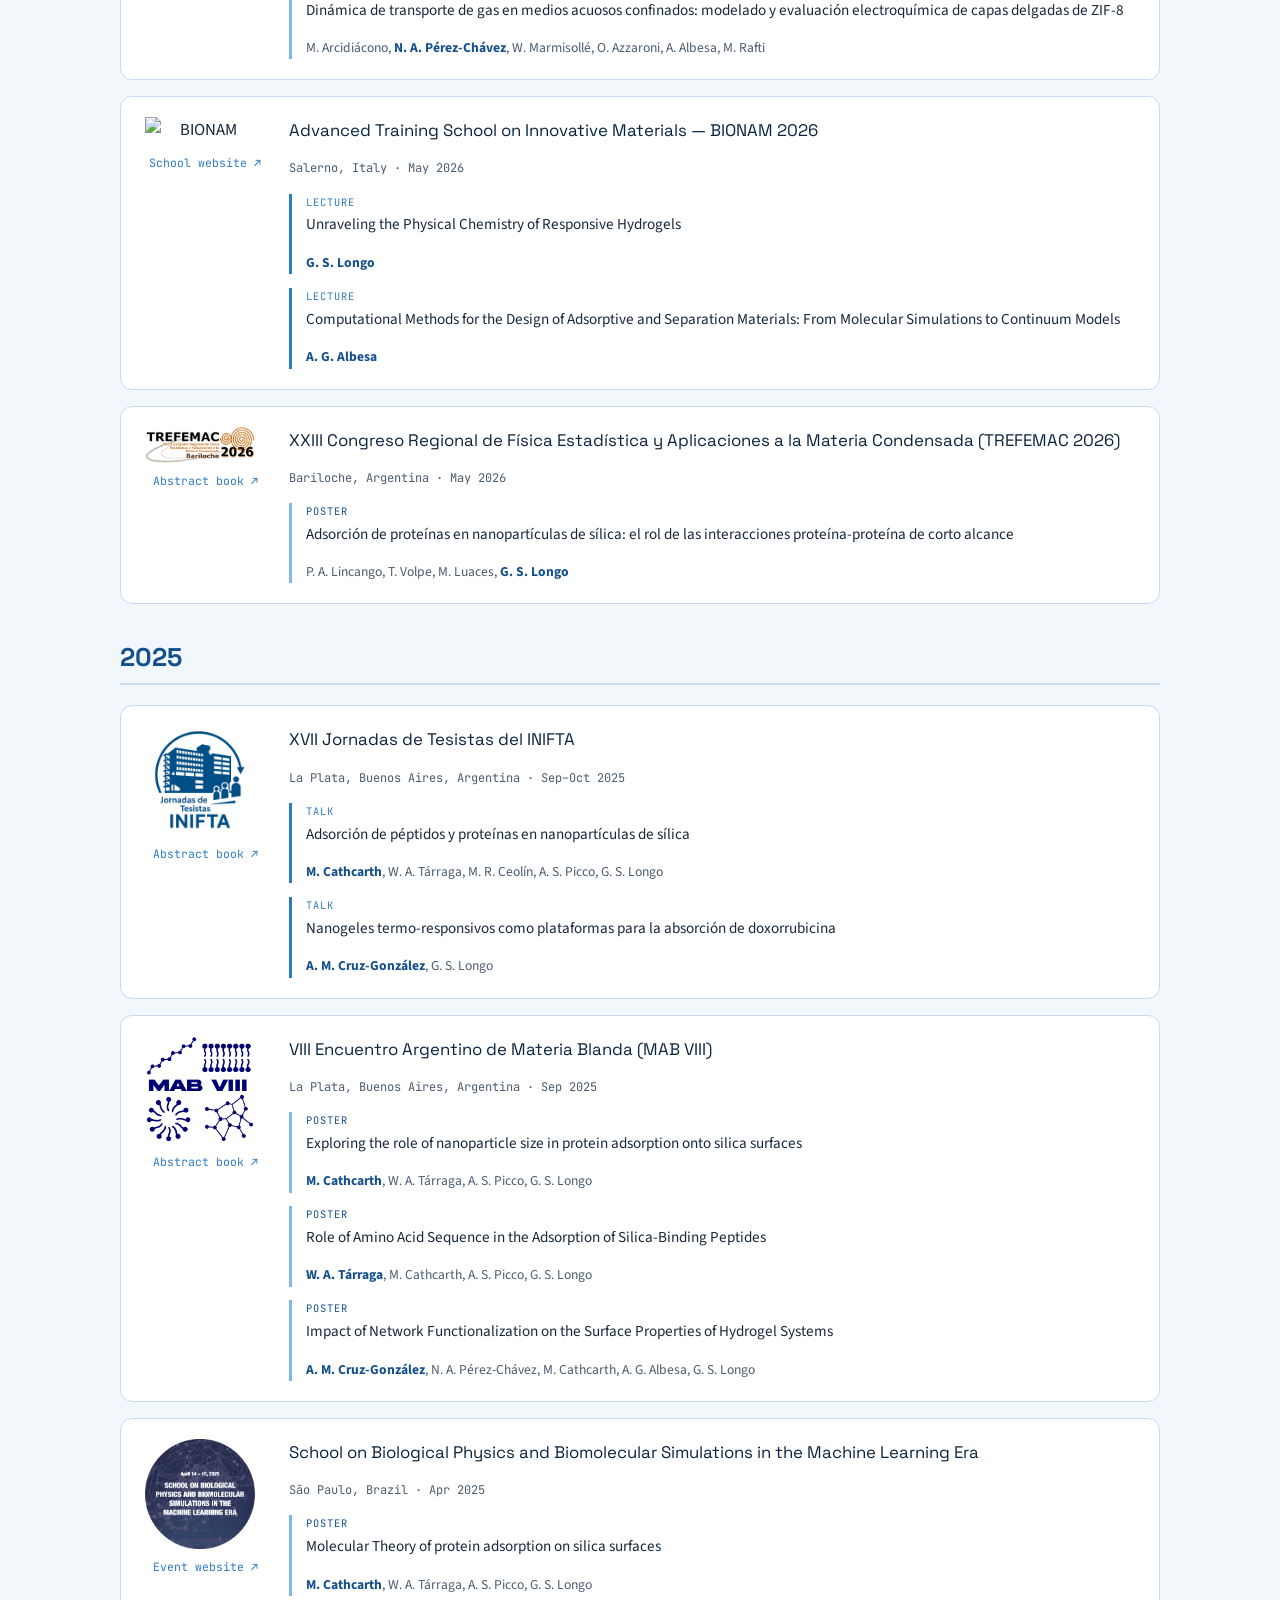
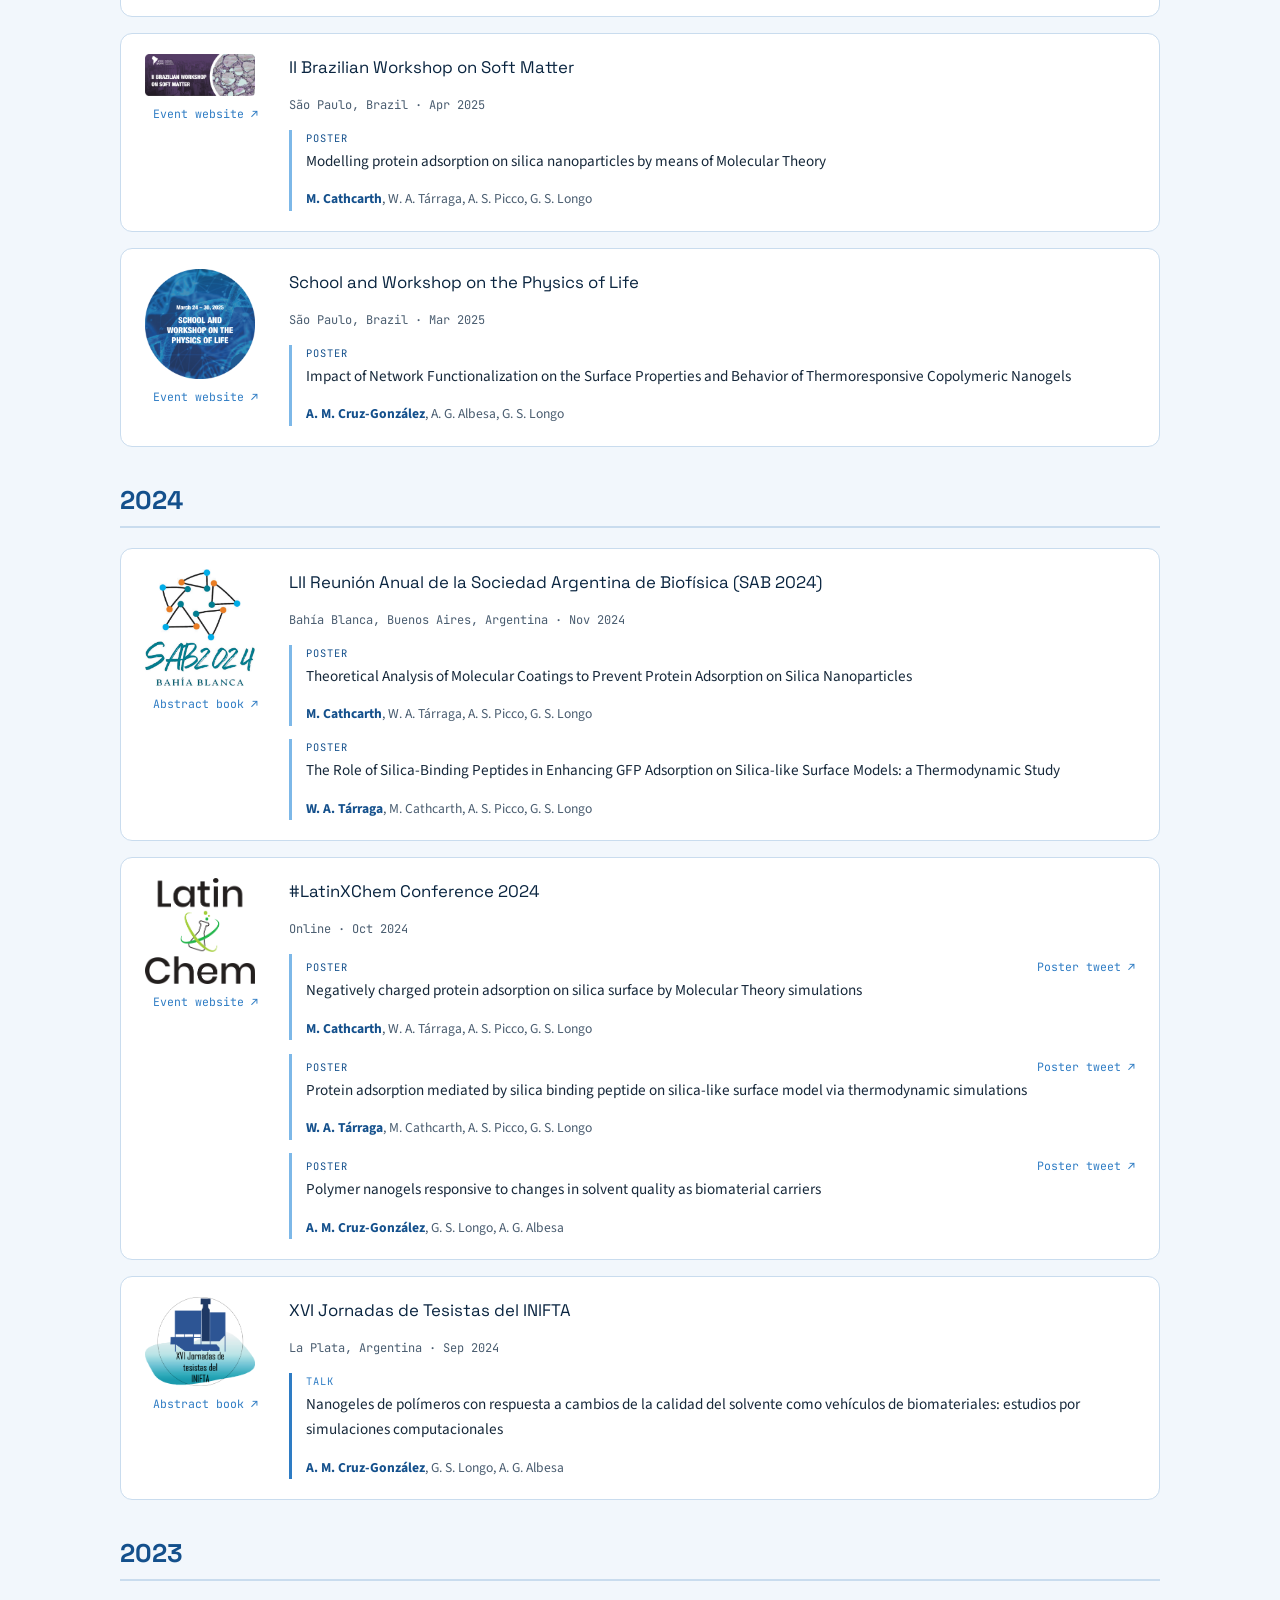
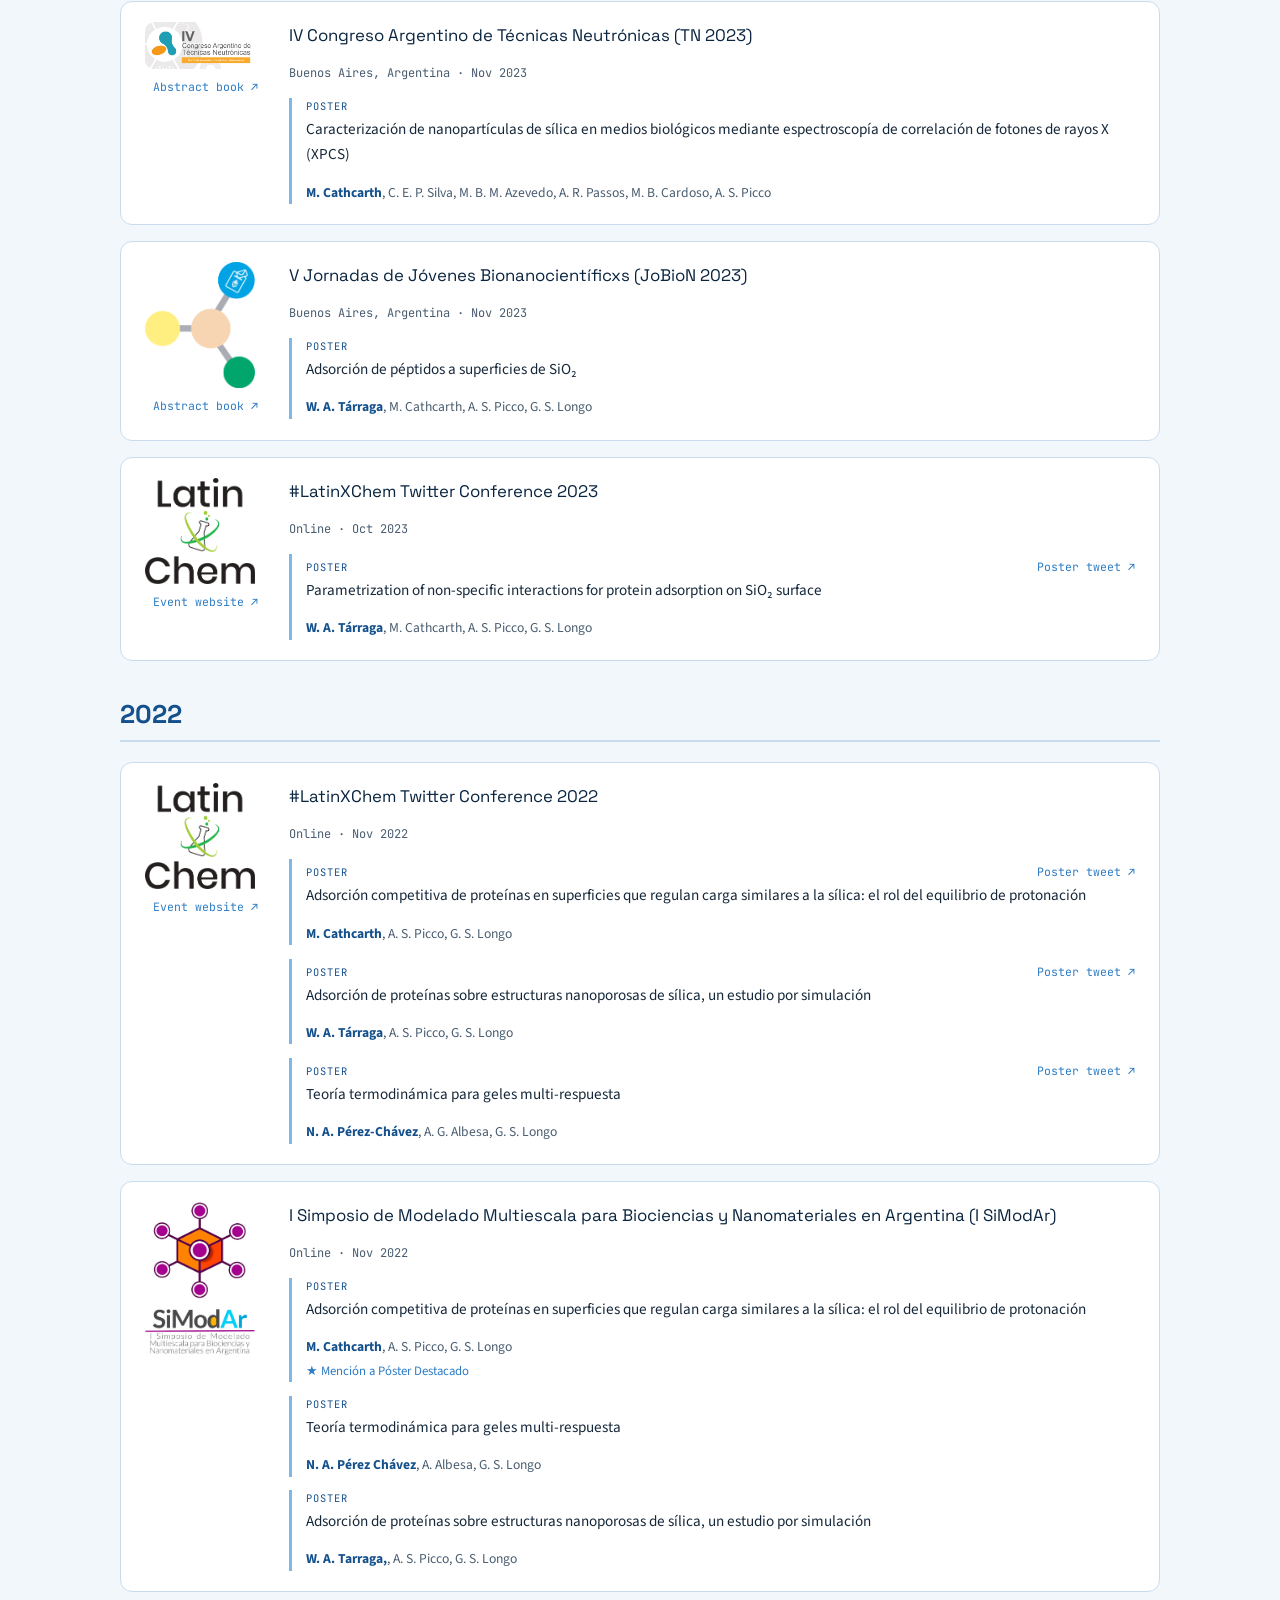
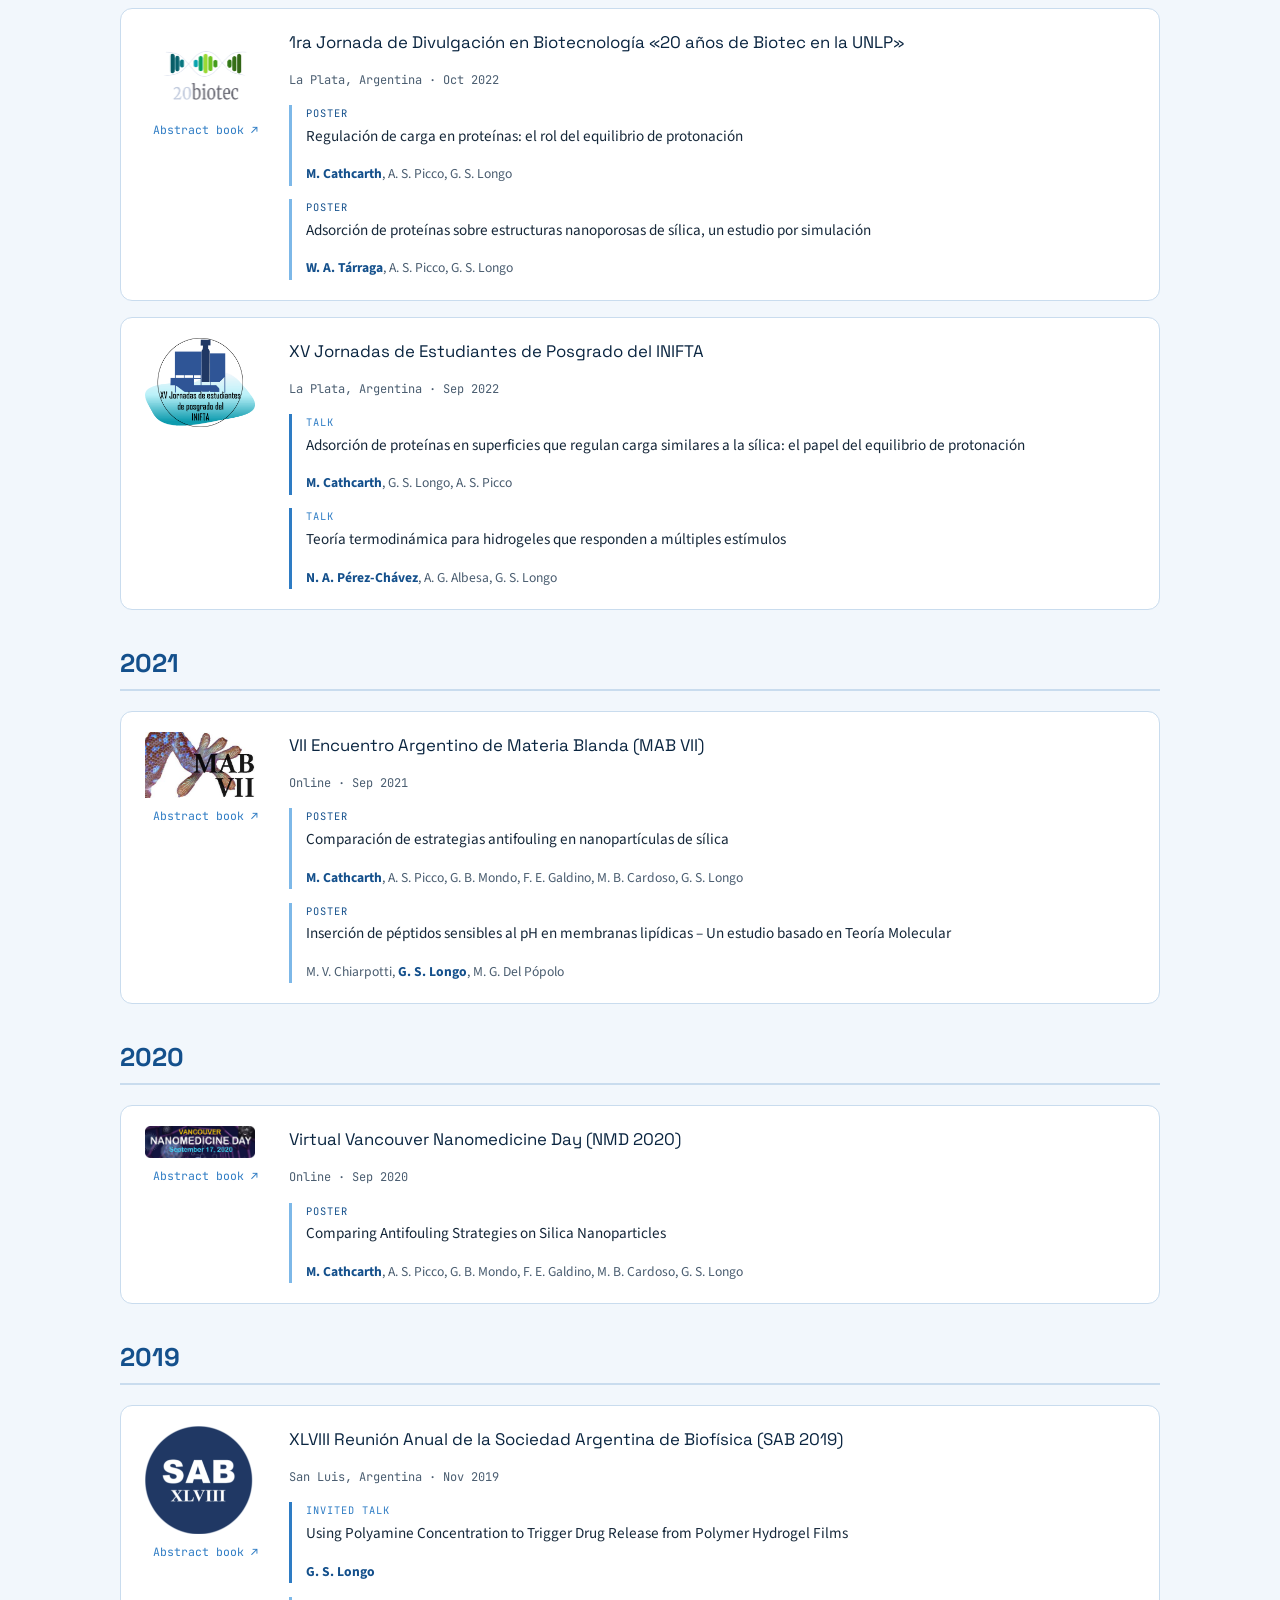
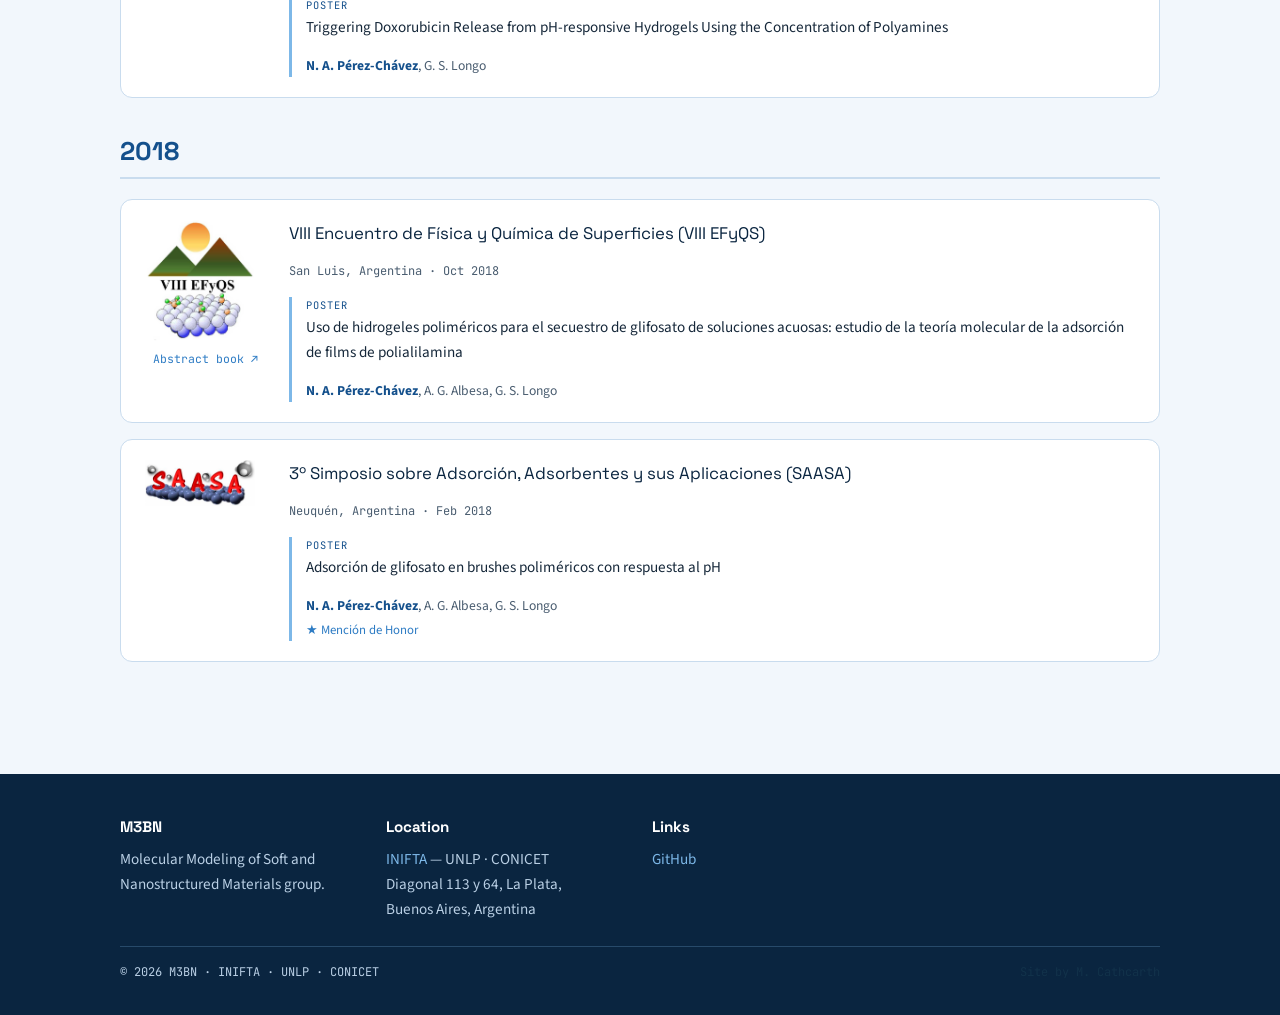
==== commit 90240449: "Update conferences.html" ====
--- a/conferences.html
+++ b/conferences.html
@@ -71,6 +71,38 @@
       <h2 class="year">2026</h2>
       <!-- ============================================================ -->
 
+      <!-- 2026-11 · SAB 2026 -->
+      <div class="venue-card">
+        <div class="venue-logo">
+          <img src="assets/img/venues/sab2026.png" alt="SAB 2026 logo">
+          <a href="https://drive.google.com/file/d/1ZrLWm5znMFWbjUpgHOGRddvkPxcMfjSd/view?usp=drive_link">Abstract book ↗</a>
+        </div>
+        <div>
+          <p class="venue-name">LIV Reunión Anual de la Sociedad Argentina de Biofísica (SAB 2026)</p>
+          <p class="venue-meta">Mendoza, Argentina · Nov 2026</p>
+          <div class="pres">
+            <span class="kind">TALK</span>
+            <p class="pres-title">From Molecular Understanding to Design: Protein Adsorption on Silica Nanomaterials</p>
+            <p class="pres-authors"><strong>G. S. Longo</strong></p>
+          </div>
+          <div class="pres poster">
+            <span class="kind">POSTER</span>
+            <p class="pres-title">Electro-adsorption of Nanoparticle on Soft Interfaces</p>
+            <p class="pres-authors"><strong>A. Salamone</strong>, G. S. Longo, M. G. Del Pópolo</p>
+          </div>
+          <div class="pres poster">
+            <span class="kind">POSTER</span>
+            <p class="pres-title">Membrane Curvature and Lipid Sorting Shape LL-37 Adsorption</p>
+            <p class="pres-authors"><strong>P. G. Ramírez</strong>, G. Zaldivar, V. V. Galassi, M. Tagliazucchi, G. S. Longo, M. G. Del Pópolo</p>
+          </div>
+          <div class="pres poster">
+            <span class="kind">POSTER</span>
+            <p class="pres-title">Polyhistidine Tags Modulate Protein Adsorption and Orientation at Lipid Membranes</p>
+            <p class="pres-authors">M. Parizek, G. S. Longo, M. G. Del Pópolo, V. V. Galassi</p>
+          </div>
+        </div>
+      </div>
+
       <!-- 2026-09 · XVIII Jornadas de Tesistas INIFTA -->
       <div class="venue-card">
         <div class="venue-logo">
